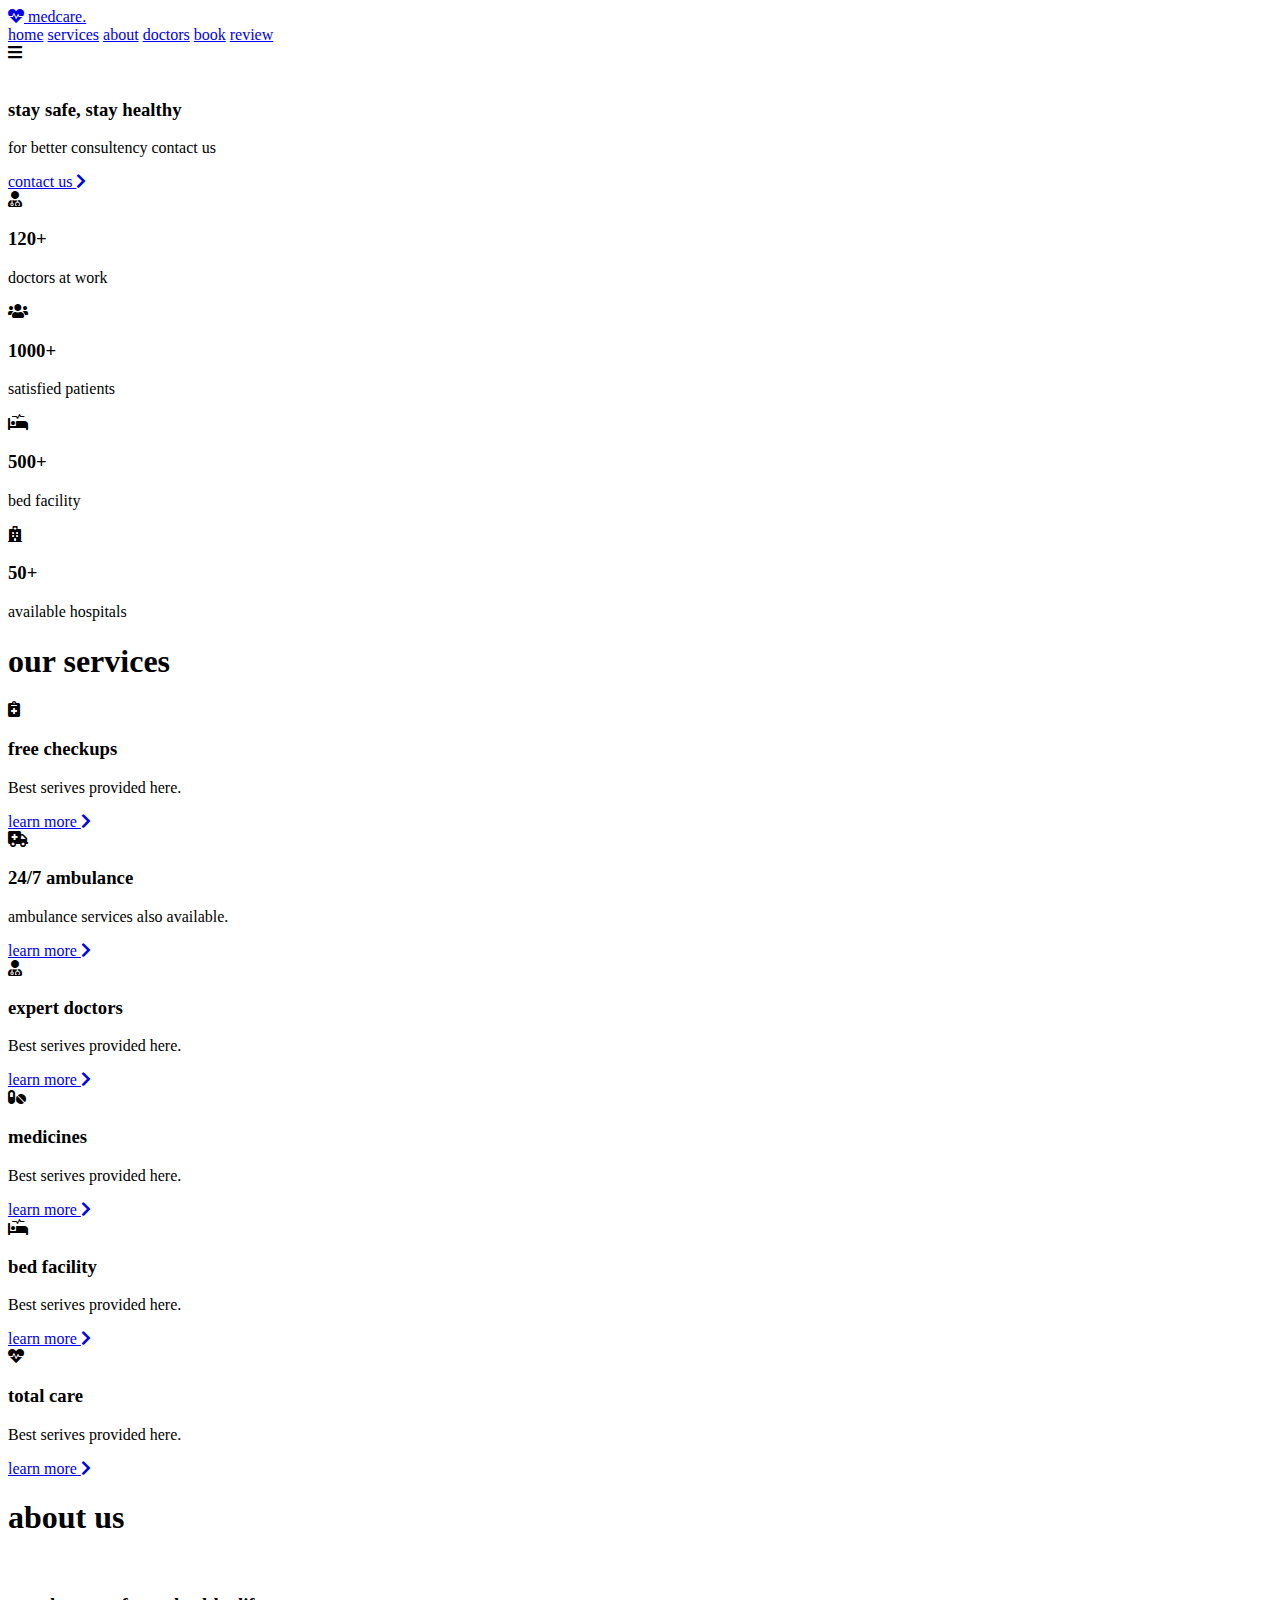
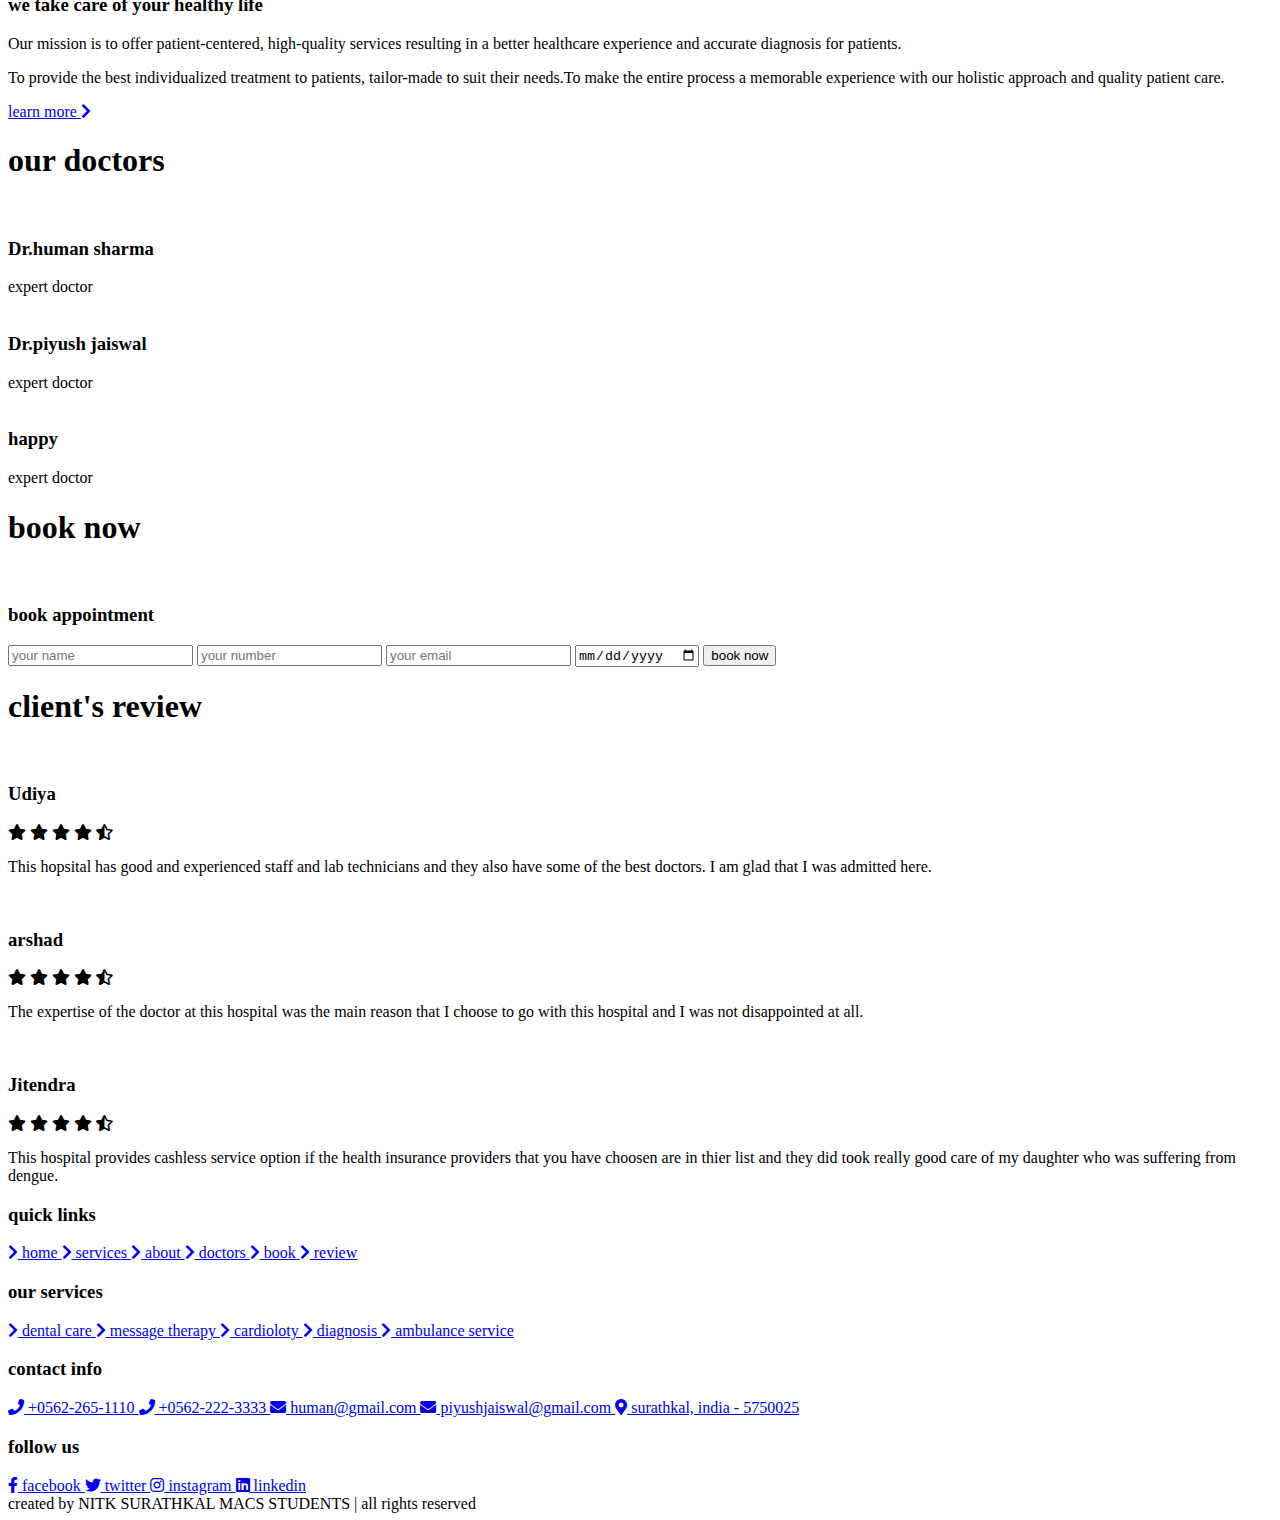
==== index.html @ 5670e076 "Add files via upload" ====
<!DOCTYPE html>
<html lang="en">
<head>
    <meta charset="UTF-8">
    <meta http-equiv="X-UA-Compatible" content="IE=edge">
    <meta name="viewport" content="width=device-width, initial-scale=1.0">
    <title>complete responsive hospital website design </title>

    <!-- font awesome cdn link  -->
    <link rel="stylesheet" href="https://cdnjs.cloudflare.com/ajax/libs/font-awesome/5.15.4/css/all.min.css">

    <!-- custom css file link  -->
    <link rel="stylesheet" href="css/style.css">

</head>
<body>
    
<!-- header section starts  -->

<header class="header">

    <a href="#" class="logo"> <i class="fas fa-heartbeat"></i> medcare. </a>

    <nav class="navbar">
        <a href="#home">home</a>
        <a href="#services">services</a>
        <a href="#about">about</a>
        <a href="#doctors">doctors</a>
        <a href="#book">book</a>
        <a href="#review">review</a>
       
    </nav>

    <div id="menu-btn" class="fas fa-bars"></div>

</header>

<!-- header section ends -->

<!-- home section starts  -->

<section class="home" id="home">

    <div class="image">
        <img src="image/home-img.svg" alt="">
    </div>

    <div class="content">
        <h3>stay safe, stay healthy</h3>
        <p>for better consultency contact us</p>
        <a href="#" class="btn"> contact us <span class="fas fa-chevron-right"></span> </a>
    </div>

</section>

<!-- home section ends -->

<!-- icons section starts  -->

<section class="icons-container">

    <div class="icons">
        <i class="fas fa-user-md"></i>
        <h3>120+</h3>
        <p>doctors at work</p>
    </div>

    <div class="icons">
        <i class="fas fa-users"></i>
        <h3>1000+</h3>
        <p>satisfied patients</p>
    </div>

    <div class="icons">
        <i class="fas fa-procedures"></i>
        <h3>500+</h3>
        <p>bed facility</p>
    </div>

    <div class="icons">
        <i class="fas fa-hospital"></i>
        <h3>50+</h3>
        <p>available hospitals</p>
    </div>

</section>

<!-- icons section ends -->

<!-- services section starts  -->

<section class="services" id="services">

    <h1 class="heading"> our <span>services</span> </h1>

    <div class="box-container">

        <div class="box">
            <i class="fas fa-notes-medical"></i>
            <h3>free checkups</h3>
            <p>Best serives provided here.</p>
            <a href="#" class="btn"> learn more <span class="fas fa-chevron-right"></span> </a>
        </div>

        <div class="box">
            <i class="fas fa-ambulance"></i>
            <h3>24/7 ambulance</h3>
            <p>ambulance services also available.</p>
            <a href="#" class="btn"> learn more <span class="fas fa-chevron-right"></span> </a>
        </div>

        <div class="box">
            <i class="fas fa-user-md"></i>
            <h3>expert doctors</h3>
            <p>Best serives provided here.</p>
            <a href="#" class="btn"> learn more <span class="fas fa-chevron-right"></span> </a>
        </div>

        <div class="box">
            <i class="fas fa-pills"></i>
            <h3>medicines</h3>
            <p>Best serives provided here.</p>
            <a href="#" class="btn"> learn more <span class="fas fa-chevron-right"></span> </a>
        </div>

        <div class="box">
            <i class="fas fa-procedures"></i>
            <h3>bed facility</h3>
            <p>Best serives provided here.</p>
            <a href="#" class="btn"> learn more <span class="fas fa-chevron-right"></span> </a>
        </div>

        <div class="box">
            <i class="fas fa-heartbeat"></i>
            <h3>total care</h3>
            <p>Best serives provided here.</p>
            <a href="#" class="btn"> learn more <span class="fas fa-chevron-right"></span> </a>
        </div>

    </div>

</section>

<!-- services section ends -->

<!-- about section starts  -->

<section class="about" id="about">

    <h1 class="heading"> <span>about</span> us </h1>

    <div class="row">

        <div class="image">
            <img src="image/about-img.svg" alt="">
        </div>

        <div class="content">
            <h3>we take care of your healthy life</h3>
            <p>Our mission is to offer patient-centered, high-quality services resulting in a better healthcare experience and accurate diagnosis for patients.</p>
            <p>To provide the best individualized treatment to patients, tailor-made to suit their needs.To make the entire process a memorable experience with our holistic approach and quality patient care. </p>
            <a href="#" class="btn"> learn more <span class="fas fa-chevron-right"></span> </a>
        </div>

    </div>

</section>

<!-- about section ends -->

<!-- doctors section starts  -->

<section class="doctors" id="doctors">

    <h1 class="heading"> our <span>doctors</span> </h1>

    <div class="box-container">

        <div class="box">
            <img src="doctor.jpg" alt="">
            <h3>Dr.human sharma</h3>
            <span>expert doctor</span>
            <!-- <div class="share">
                <a href="#" class="fab fa-facebook-f"></a>
                <a href="#" class="fab fa-twitter"></a>
                <a href="#" class="fab fa-instagram"></a>
                <a href="#" class="fab fa-linkedin"></a>
            </div> -->
        </div>

        <div class="box">
            <img src="doctor1.jpg" alt="">
            <h3>Dr.piyush jaiswal</h3>
            <span>expert doctor</span>
            <!-- <div class="share">
                <a href="#" class="fab fa-facebook-f"></a>
                <a href="#" class="fab fa-twitter"></a>
                <a href="#" class="fab fa-instagram"></a>
                <a href="#" class="fab fa-linkedin"></a>
            </div> -->
        </div>

        <div class="box">
            <img src="doctor.jpg" alt="">
            <h3>happy</h3>
            <span>expert doctor</span>
            <!-- <div class="share">
                <a href="#" class="fab fa-facebook-f"></a>
                <a href="#" class="fab fa-twitter"></a>
                <a href="#" class="fab fa-instagram"></a>
                <a href="#" class="fab fa-linkedin"></a>
            </div> -->
        </div>

        

    </div>

</section>

<!-- doctors section ends -->

<!-- booking section starts   -->

<section class="book" id="book">

    <h1 class="heading"> <span>book</span> now </h1>    

    <div class="row">

        <div class="image">
            <img src="image/book-img.svg" alt="">
        </div>

        <form action="">
            <h3>book appointment</h3>
            <input type="text" placeholder="your name" class="box">
            <input type="number" placeholder="your number" class="box">
            <input type="email" placeholder="your email" class="box">
            <input type="date" class="box">
            <input type="submit" value="book now" class="btn">
        </form>

    </div>

</section>

<!-- booking section ends -->

<!-- review section starts  -->

<section class="review" id="review">
    
    <h1 class="heading"> client's <span>review</span> </h1>

    <div class="box-container">

        <div class="box">
            <img src="client.jpg" alt="">
            <h3>Udiya</h3>
            <div class="stars">
                <i class="fas fa-star"></i>
                <i class="fas fa-star"></i>
                <i class="fas fa-star"></i>
                <i class="fas fa-star"></i>
                <i class="fas fa-star-half-alt"></i>
            </div>
            <p class="text">This hopsital has good and experienced staff and lab technicians and they also have some of the best doctors. I am glad that I was admitted here.</p>
        </div>

        <div class="box">
            <img src="client1.jpg" alt="">
            <h3>arshad </h3>
            <div class="stars">
                <i class="fas fa-star"></i>
                <i class="fas fa-star"></i>
                <i class="fas fa-star"></i>
                <i class="fas fa-star"></i>
                <i class="fas fa-star-half-alt"></i>
            </div>
            <p class="text">The expertise of the doctor at this hospital was the main reason that I choose to go with this hospital and I was not disappointed at all.</p>
        </div>

        <div class="box">
            <img src="client2.jpg" alt="">
            <h3>Jitendra</h3>
            <div class="stars">
                <i class="fas fa-star"></i>
                <i class="fas fa-star"></i>
                <i class="fas fa-star"></i>
                <i class="fas fa-star"></i>
                <i class="fas fa-star-half-alt"></i>
            </div>
            <p class="text">This hospital provides cashless service option if the health insurance providers that you have choosen are in thier list and they did took really good care of my daughter who was suffering from dengue.</p>
        </div>

    </div>

</section>

<!-- review section ends -->

<!-- blogs section starts  -->


<!-- blogs section ends -->

<!-- footer section starts  -->

<section class="footer">

    <div class="box-container">

        <div class="box">
            <h3>quick links</h3>
            <a href="#"> <i class="fas fa-chevron-right"></i> home </a>
            <a href="#"> <i class="fas fa-chevron-right"></i> services </a>
            <a href="#"> <i class="fas fa-chevron-right"></i> about </a>
            <a href="#"> <i class="fas fa-chevron-right"></i> doctors </a>
            <a href="#"> <i class="fas fa-chevron-right"></i> book </a>
            <a href="#"> <i class="fas fa-chevron-right"></i> review </a>
          
        </div>

        <div class="box">
            <h3>our services</h3>
            <a href="#"> <i class="fas fa-chevron-right"></i> dental care </a>
            <a href="#"> <i class="fas fa-chevron-right"></i> message therapy </a>
            <a href="#"> <i class="fas fa-chevron-right"></i> cardioloty </a>
            <a href="#"> <i class="fas fa-chevron-right"></i> diagnosis </a>
            <a href="#"> <i class="fas fa-chevron-right"></i> ambulance service </a>
        </div>

        <div class="box">
            <h3>contact info</h3>
            <a href="#"> <i class="fas fa-phone"></i> +0562-265-1110 </a>
            <a href="#"> <i class="fas fa-phone"></i> +0562-222-3333 </a>
            <a href="#"> <i class="fas fa-envelope"></i> human@gmail.com </a>
            <a href="#"> <i class="fas fa-envelope"></i> piyushjaiswal@gmail.com </a>
            <a href="#"> <i class="fas fa-map-marker-alt"></i> surathkal, india - 5750025 </a>
        </div>

        <div class="box">
            <h3>follow us</h3>
            <a href="#"> <i class="fab fa-facebook-f"></i> facebook </a>
            <a href="#"> <i class="fab fa-twitter"></i> twitter </a>
            <a href="#"> <i class="fab fa-instagram"></i> instagram </a>
            <a href="#"> <i class="fab fa-linkedin"></i> linkedin </a>
       
        </div>

    </div>

    <div class="credit"> created by <span>NITK SURATHKAL MACS STUDENTS</span> | all rights reserved </div>

</section>


<!-- custom js file link  -->
<script src="js/script.js"></script>

</body>
</html>
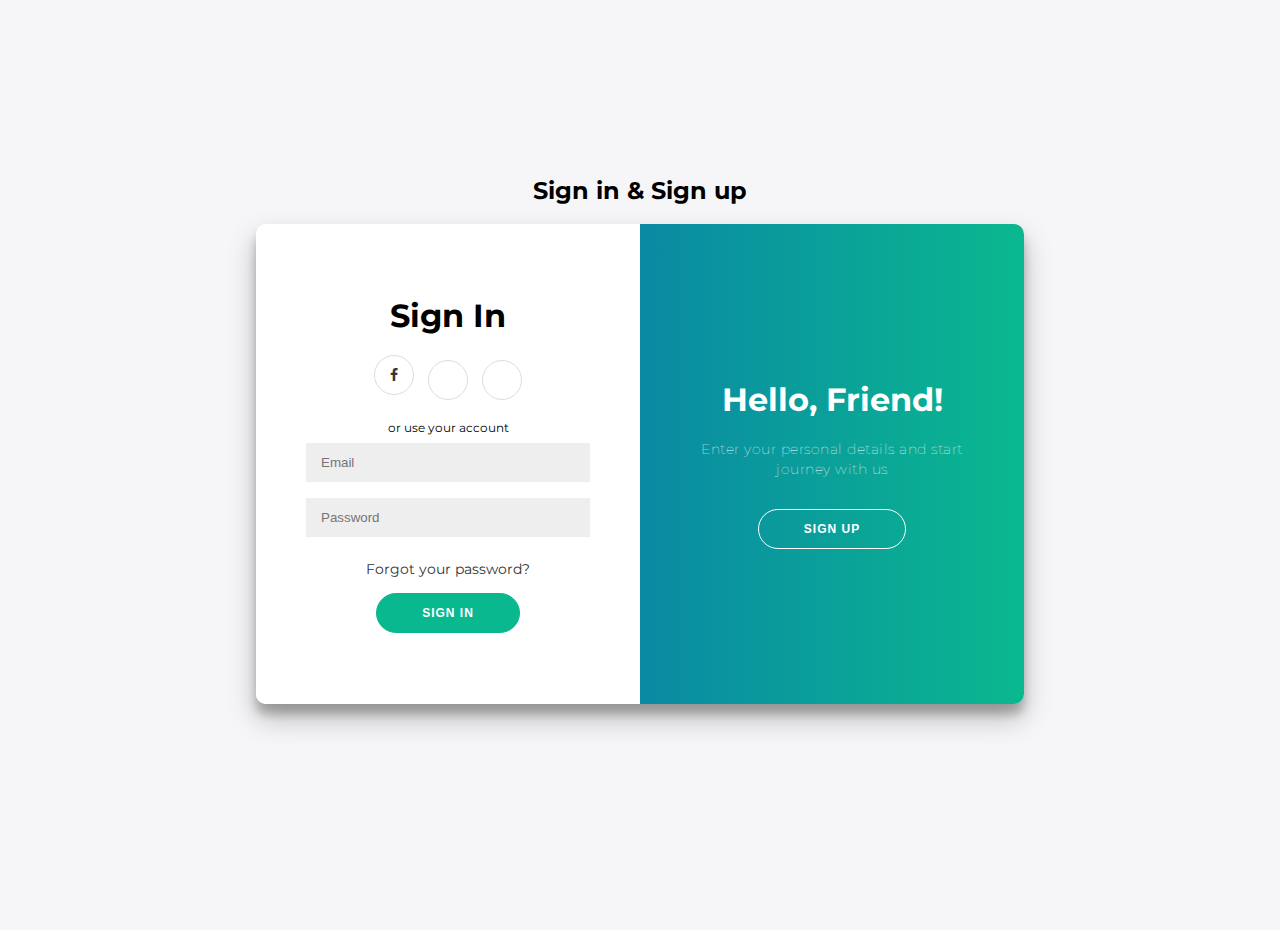
==== commit d72ee332: "Add files via upload" ====
--- a/index.html
+++ b/index.html
@@ -1,363 +1,61 @@
 <!DOCTYPE html>
-<html lang="en">
-<head>
-    <meta charset="UTF-8">
-    <meta http-equiv="X-UA-Compatible" content="IE=edge">
-    <meta name="viewport" content="width=device-width, initial-scale=1.0">
-    <title>complete responsive hospital website design </title>
+<html lang ="en">
+    <head>
+       <title>MedApp SignUp and Login</title>
+        <link rel="stylesheet"href="style.css"/>
+		<link rel="stylesheet" href="https://cdnjs.cloudfare.com/ajax/libs/font-awesome/4.7.0/css/font-awesome.min.css">
 
-    <!-- font awesome cdn link  -->
-    <link rel="stylesheet" href="https://cdnjs.cloudflare.com/ajax/libs/font-awesome/5.15.4/css/all.min.css">
+    </head>
+<body>	
+<h2> Sign in  & Sign up </h2>
+<div class="container" id="container">
+	<div class="form-container sign-up-container">
+		<form action="">
+			<h1>Create Account</h1>
+			<div class="social-container">
+				<a href="#" class="social"><i class="fa fa-facebook-f"></i></a>
+				<a href="#" class="social"><i class="fa fa-google-plus-g"></i></a>
+				<a href="#" class="social"><i class="fa fa-linkedin-in"></i></a>
+			</div>
+			<span>or use your email for registration</span>
+			<input type="text" name="name" placeholder="Name" />
+			<input type="email" name="email" placeholder="Email" />
+			<input type="password" name="password" placeholder="Password" />
+			<button>Sign Up</button>
+		</form>
+	</div>
+	<div class="form-container sign-in-container">
+		<form action="#">
+			<h1>Sign In</h1>
+			<div class="social-container">
+				<a href="#" class="social"><i class="fa fa-facebook-f"></i></a>
+				<a href="#" class="social"><i class="fa fa-google-plus-g"></i></a>
+				<a href="#" class="social"><i class="fa fa-linkedin-in"></i></a>
+			</div>
+			<span>or use your account</span>
+			<input type="email" name="email"placeholder="Email" />
+			<input type="password"name="password" placeholder="Password" />
+			<a href="#">Forgot your password?</a>
+			<button>Sign In</button>
+		</form>
+	</div>
+	<div class="overlay-container">
+		<div class="overlay">
+			<div class="overlay-panel overlay-left">
+				<h1>Welcome Back!</h1>
+				<p>To keep connected with us please login with your personal info</p>
+				<button class="ghost" id="signIn">Sign In</button>
+			</div>
+			<div class="overlay-panel overlay-right">
+				<h1>Hello, Friend!</h1>
+				<p>Enter your personal details and start journey with us</p>
+				<button class="ghost" id="signUp">Sign Up</button>
+			</div>
+		</div>
+	</div>
+</div>
+<script src="app.js"></script>
 
-    <!-- custom css file link  -->
-    <link rel="stylesheet" href="css/style.css">
-
-</head>
-<body>
-    
-<!-- header section starts  -->
-
-<header class="header">
-
-    <a href="#" class="logo"> <i class="fas fa-heartbeat"></i> medcare. </a>
-
-    <nav class="navbar">
-        <a href="#home">home</a>
-        <a href="#services">services</a>
-        <a href="#about">about</a>
-        <a href="#doctors">doctors</a>
-        <a href="#book">book</a>
-        <a href="#review">review</a>
-       
-    </nav>
-
-    <div id="menu-btn" class="fas fa-bars"></div>
-
-</header>
-
-<!-- header section ends -->
-
-<!-- home section starts  -->
-
-<section class="home" id="home">
-
-    <div class="image">
-        <img src="image/home-img.svg" alt="">
-    </div>
-
-    <div class="content">
-        <h3>stay safe, stay healthy</h3>
-        <p>for better consultency contact us</p>
-        <a href="#" class="btn"> contact us <span class="fas fa-chevron-right"></span> </a>
-    </div>
-
-</section>
-
-<!-- home section ends -->
-
-<!-- icons section starts  -->
-
-<section class="icons-container">
-
-    <div class="icons">
-        <i class="fas fa-user-md"></i>
-        <h3>120+</h3>
-        <p>doctors at work</p>
-    </div>
-
-    <div class="icons">
-        <i class="fas fa-users"></i>
-        <h3>1000+</h3>
-        <p>satisfied patients</p>
-    </div>
-
-    <div class="icons">
-        <i class="fas fa-procedures"></i>
-        <h3>500+</h3>
-        <p>bed facility</p>
-    </div>
-
-    <div class="icons">
-        <i class="fas fa-hospital"></i>
-        <h3>50+</h3>
-        <p>available hospitals</p>
-    </div>
-
-</section>
-
-<!-- icons section ends -->
-
-<!-- services section starts  -->
-
-<section class="services" id="services">
-
-    <h1 class="heading"> our <span>services</span> </h1>
-
-    <div class="box-container">
-
-        <div class="box">
-            <i class="fas fa-notes-medical"></i>
-            <h3>free checkups</h3>
-            <p>Best serives provided here.</p>
-            <a href="#" class="btn"> learn more <span class="fas fa-chevron-right"></span> </a>
-        </div>
-
-        <div class="box">
-            <i class="fas fa-ambulance"></i>
-            <h3>24/7 ambulance</h3>
-            <p>ambulance services also available.</p>
-            <a href="#" class="btn"> learn more <span class="fas fa-chevron-right"></span> </a>
-        </div>
-
-        <div class="box">
-            <i class="fas fa-user-md"></i>
-            <h3>expert doctors</h3>
-            <p>Best serives provided here.</p>
-            <a href="#" class="btn"> learn more <span class="fas fa-chevron-right"></span> </a>
-        </div>
-
-        <div class="box">
-            <i class="fas fa-pills"></i>
-            <h3>medicines</h3>
-            <p>Best serives provided here.</p>
-            <a href="#" class="btn"> learn more <span class="fas fa-chevron-right"></span> </a>
-        </div>
-
-        <div class="box">
-            <i class="fas fa-procedures"></i>
-            <h3>bed facility</h3>
-            <p>Best serives provided here.</p>
-            <a href="#" class="btn"> learn more <span class="fas fa-chevron-right"></span> </a>
-        </div>
-
-        <div class="box">
-            <i class="fas fa-heartbeat"></i>
-            <h3>total care</h3>
-            <p>Best serives provided here.</p>
-            <a href="#" class="btn"> learn more <span class="fas fa-chevron-right"></span> </a>
-        </div>
-
-    </div>
-
-</section>
-
-<!-- services section ends -->
-
-<!-- about section starts  -->
-
-<section class="about" id="about">
-
-    <h1 class="heading"> <span>about</span> us </h1>
-
-    <div class="row">
-
-        <div class="image">
-            <img src="image/about-img.svg" alt="">
-        </div>
-
-        <div class="content">
-            <h3>we take care of your healthy life</h3>
-            <p>Our mission is to offer patient-centered, high-quality services resulting in a better healthcare experience and accurate diagnosis for patients.</p>
-            <p>To provide the best individualized treatment to patients, tailor-made to suit their needs.To make the entire process a memorable experience with our holistic approach and quality patient care. </p>
-            <a href="#" class="btn"> learn more <span class="fas fa-chevron-right"></span> </a>
-        </div>
-
-    </div>
-
-</section>
-
-<!-- about section ends -->
-
-<!-- doctors section starts  -->
-
-<section class="doctors" id="doctors">
-
-    <h1 class="heading"> our <span>doctors</span> </h1>
-
-    <div class="box-container">
-
-        <div class="box">
-            <img src="doctor.jpg" alt="">
-            <h3>Dr.human sharma</h3>
-            <span>expert doctor</span>
-            <!-- <div class="share">
-                <a href="#" class="fab fa-facebook-f"></a>
-                <a href="#" class="fab fa-twitter"></a>
-                <a href="#" class="fab fa-instagram"></a>
-                <a href="#" class="fab fa-linkedin"></a>
-            </div> -->
-        </div>
-
-        <div class="box">
-            <img src="doctor1.jpg" alt="">
-            <h3>Dr.piyush jaiswal</h3>
-            <span>expert doctor</span>
-            <!-- <div class="share">
-                <a href="#" class="fab fa-facebook-f"></a>
-                <a href="#" class="fab fa-twitter"></a>
-                <a href="#" class="fab fa-instagram"></a>
-                <a href="#" class="fab fa-linkedin"></a>
-            </div> -->
-        </div>
-
-        <div class="box">
-            <img src="doctor.jpg" alt="">
-            <h3>happy</h3>
-            <span>expert doctor</span>
-            <!-- <div class="share">
-                <a href="#" class="fab fa-facebook-f"></a>
-                <a href="#" class="fab fa-twitter"></a>
-                <a href="#" class="fab fa-instagram"></a>
-                <a href="#" class="fab fa-linkedin"></a>
-            </div> -->
-        </div>
-
-        
-
-    </div>
-
-</section>
-
-<!-- doctors section ends -->
-
-<!-- booking section starts   -->
-
-<section class="book" id="book">
-
-    <h1 class="heading"> <span>book</span> now </h1>    
-
-    <div class="row">
-
-        <div class="image">
-            <img src="image/book-img.svg" alt="">
-        </div>
-
-        <form action="">
-            <h3>book appointment</h3>
-            <input type="text" placeholder="your name" class="box">
-            <input type="number" placeholder="your number" class="box">
-            <input type="email" placeholder="your email" class="box">
-            <input type="date" class="box">
-            <input type="submit" value="book now" class="btn">
-        </form>
-
-    </div>
-
-</section>
-
-<!-- booking section ends -->
-
-<!-- review section starts  -->
-
-<section class="review" id="review">
-    
-    <h1 class="heading"> client's <span>review</span> </h1>
-
-    <div class="box-container">
-
-        <div class="box">
-            <img src="client.jpg" alt="">
-            <h3>Udiya</h3>
-            <div class="stars">
-                <i class="fas fa-star"></i>
-                <i class="fas fa-star"></i>
-                <i class="fas fa-star"></i>
-                <i class="fas fa-star"></i>
-                <i class="fas fa-star-half-alt"></i>
-            </div>
-            <p class="text">This hopsital has good and experienced staff and lab technicians and they also have some of the best doctors. I am glad that I was admitted here.</p>
-        </div>
-
-        <div class="box">
-            <img src="client1.jpg" alt="">
-            <h3>arshad </h3>
-            <div class="stars">
-                <i class="fas fa-star"></i>
-                <i class="fas fa-star"></i>
-                <i class="fas fa-star"></i>
-                <i class="fas fa-star"></i>
-                <i class="fas fa-star-half-alt"></i>
-            </div>
-            <p class="text">The expertise of the doctor at this hospital was the main reason that I choose to go with this hospital and I was not disappointed at all.</p>
-        </div>
-
-        <div class="box">
-            <img src="client2.jpg" alt="">
-            <h3>Jitendra</h3>
-            <div class="stars">
-                <i class="fas fa-star"></i>
-                <i class="fas fa-star"></i>
-                <i class="fas fa-star"></i>
-                <i class="fas fa-star"></i>
-                <i class="fas fa-star-half-alt"></i>
-            </div>
-            <p class="text">This hospital provides cashless service option if the health insurance providers that you have choosen are in thier list and they did took really good care of my daughter who was suffering from dengue.</p>
-        </div>
-
-    </div>
-
-</section>
-
-<!-- review section ends -->
-
-<!-- blogs section starts  -->
-
-
-<!-- blogs section ends -->
-
-<!-- footer section starts  -->
-
-<section class="footer">
-
-    <div class="box-container">
-
-        <div class="box">
-            <h3>quick links</h3>
-            <a href="#"> <i class="fas fa-chevron-right"></i> home </a>
-            <a href="#"> <i class="fas fa-chevron-right"></i> services </a>
-            <a href="#"> <i class="fas fa-chevron-right"></i> about </a>
-            <a href="#"> <i class="fas fa-chevron-right"></i> doctors </a>
-            <a href="#"> <i class="fas fa-chevron-right"></i> book </a>
-            <a href="#"> <i class="fas fa-chevron-right"></i> review </a>
-          
-        </div>
-
-        <div class="box">
-            <h3>our services</h3>
-            <a href="#"> <i class="fas fa-chevron-right"></i> dental care </a>
-            <a href="#"> <i class="fas fa-chevron-right"></i> message therapy </a>
-            <a href="#"> <i class="fas fa-chevron-right"></i> cardioloty </a>
-            <a href="#"> <i class="fas fa-chevron-right"></i> diagnosis </a>
-            <a href="#"> <i class="fas fa-chevron-right"></i> ambulance service </a>
-        </div>
-
-        <div class="box">
-            <h3>contact info</h3>
-            <a href="#"> <i class="fas fa-phone"></i> +0562-265-1110 </a>
-            <a href="#"> <i class="fas fa-phone"></i> +0562-222-3333 </a>
-            <a href="#"> <i class="fas fa-envelope"></i> human@gmail.com </a>
-            <a href="#"> <i class="fas fa-envelope"></i> piyushjaiswal@gmail.com </a>
-            <a href="#"> <i class="fas fa-map-marker-alt"></i> surathkal, india - 5750025 </a>
-        </div>
-
-        <div class="box">
-            <h3>follow us</h3>
-            <a href="#"> <i class="fab fa-facebook-f"></i> facebook </a>
-            <a href="#"> <i class="fab fa-twitter"></i> twitter </a>
-            <a href="#"> <i class="fab fa-instagram"></i> instagram </a>
-            <a href="#"> <i class="fab fa-linkedin"></i> linkedin </a>
-       
-        </div>
-
-    </div>
-
-    <div class="credit"> created by <span>NITK SURATHKAL MACS STUDENTS</span> | all rights reserved </div>
-
-</section>
-
-
-<!-- custom js file link  -->
-<script src="js/script.js"></script>
 
 </body>
 </html>--- a/style.css
+++ b/style.css
@@ -0,0 +1,229 @@
+
+@import url('https://fonts.googleapis.com/css?family=Montserrat:400,800');
+
+* {
+	box-sizing: border-box;
+}
+
+body {
+	background: #f6f5f7;
+	display: flex;
+	justify-content: center;
+	align-items: center;
+	flex-direction: column;
+	font-family: 'Montserrat', sans-serif;
+	height: 100vh;
+	margin: -20px 0 50px;
+}
+
+h1 {
+	font-weight: bold;
+	margin: 0;
+}
+
+h2 {
+	text-align: center;
+}
+
+p {
+	font-size: 14px;
+	font-weight: 100;
+	line-height: 20px;
+	letter-spacing: 0.5px;
+	margin: 20px 0 30px;
+}
+
+span {
+	font-size: 12px;
+}
+
+a {
+	color: #333;
+	font-size: 14px;
+	text-decoration: none;
+	margin: 15px 0;
+}
+
+button {
+	border-radius: 20px;
+	border: 1px solid rgb(10, 184, 143);
+	background-color: rgb(10, 184, 143);
+	color: #FFFFFF;
+	font-size: 12px;
+	font-weight: bold;
+	padding: 12px 45px;
+	letter-spacing: 1px;
+	text-transform: uppercase;
+	transition: transform 80ms ease-in;
+}
+
+button:active {
+	transform: scale(0.95);
+}
+
+button:focus {
+	outline: none;
+}
+
+button.ghost {
+	background-color: transparent;
+	border-color: #FFFFFF;
+}
+
+form {
+	background-color: #FFFFFF;
+	display: flex;
+	align-items: center;
+	justify-content: center;
+	flex-direction: column;
+	padding: 0 50px;
+	height: 100%;
+	text-align: center;
+}
+
+input {
+	background-color: #eee;
+	border: none;
+	padding: 12px 15px;
+	margin: 8px 0;
+	width: 100%;
+}
+
+.container {
+	background-color: #fff;
+	border-radius: 10px;
+  	box-shadow: 0 14px 28px rgba(0,0,0,0.25), 
+			0 10px 10px rgba(0,0,0,0.22);
+	position: relative;
+	overflow: hidden;
+	width: 768px;
+	max-width: 100%;
+	min-height: 480px;
+}
+
+.form-container {
+	position: absolute;
+	top: 0;
+	height: 100%;
+	transition: all 0.6s ease-in-out;
+}
+
+.sign-in-container {
+	left: 0;
+	width: 50%;
+	z-index: 2;
+}
+
+.container.right-panel-active .sign-in-container {
+	transform: translateX(100%);
+}
+
+.sign-up-container {
+	left: 0;
+	width: 50%;
+	opacity: 0;
+	z-index: 1;
+}
+
+.container.right-panel-active .sign-up-container {
+	transform: translateX(100%);
+	opacity: 1;
+	z-index: 5;
+	animation: show 0.6s;
+}
+
+@keyframes show {
+	0%, 49.99% {
+		opacity: 0;
+		z-index: 1;
+	}
+	
+	50%, 100% {
+		opacity: 1;
+		z-index: 5;
+	}
+}
+
+.overlay-container {
+	position: absolute;
+	top: 0;
+	left: 50%;
+	width: 50%;
+	height: 100%;
+	overflow: hidden;
+	transition: transform 0.6s ease-in-out;
+	z-index: 100;
+}
+
+.container.right-panel-active .overlay-container{
+	transform: translateX(-100%);
+}
+
+.overlay {
+	background: rgb(10, 184, 143);
+	background: -webkit-linear-gradient(to right, rgb(10, 184, 143)), rgb(10, 184, 143));
+	background: linear-gradient(to right, rgb(10, 91, 184), rgb(10, 184, 143));
+	background-repeat: no-repeat;
+	background-size: cover;
+	background-position: 0 0;
+	color: #FFFFFF;
+	position: relative;
+	left: -100%;
+	height: 100%;
+	width: 200%;
+  	transform: translateX(0);
+	transition: transform 0.6s ease-in-out;
+}
+
+.container.right-panel-active .overlay {
+  	transform: translateX(50%);
+}
+
+.overlay-panel {
+	position: absolute;
+	display: flex;
+	align-items: center;
+	justify-content: center;
+	flex-direction: column;
+	padding: 0 40px;
+	text-align: center;
+	top: 0;
+	height: 100%;
+	width: 50%;
+	transform: translateX(0);
+	transition: transform 0.6s ease-in-out;
+}
+
+.overlay-left {
+	transform: translateX(-20%);
+}
+
+.container.right-panel-active .overlay-left {
+	transform: translateX(0);
+}
+
+.overlay-right {
+	right: 0;
+	transform: translateX(0);
+}
+
+.container.right-panel-active .overlay-right {
+	transform: translateX(20%);
+}
+
+.social-container {
+	margin: 20px 0;
+}
+
+.social-container a {
+	border: 1px solid #DDDDDD;
+	border-radius: 50%;
+	display: inline-flex;
+	justify-content: center;
+	align-items: center;
+	margin: 0 5px;
+	height: 40px;
+	width: 40px;
+}
+
+
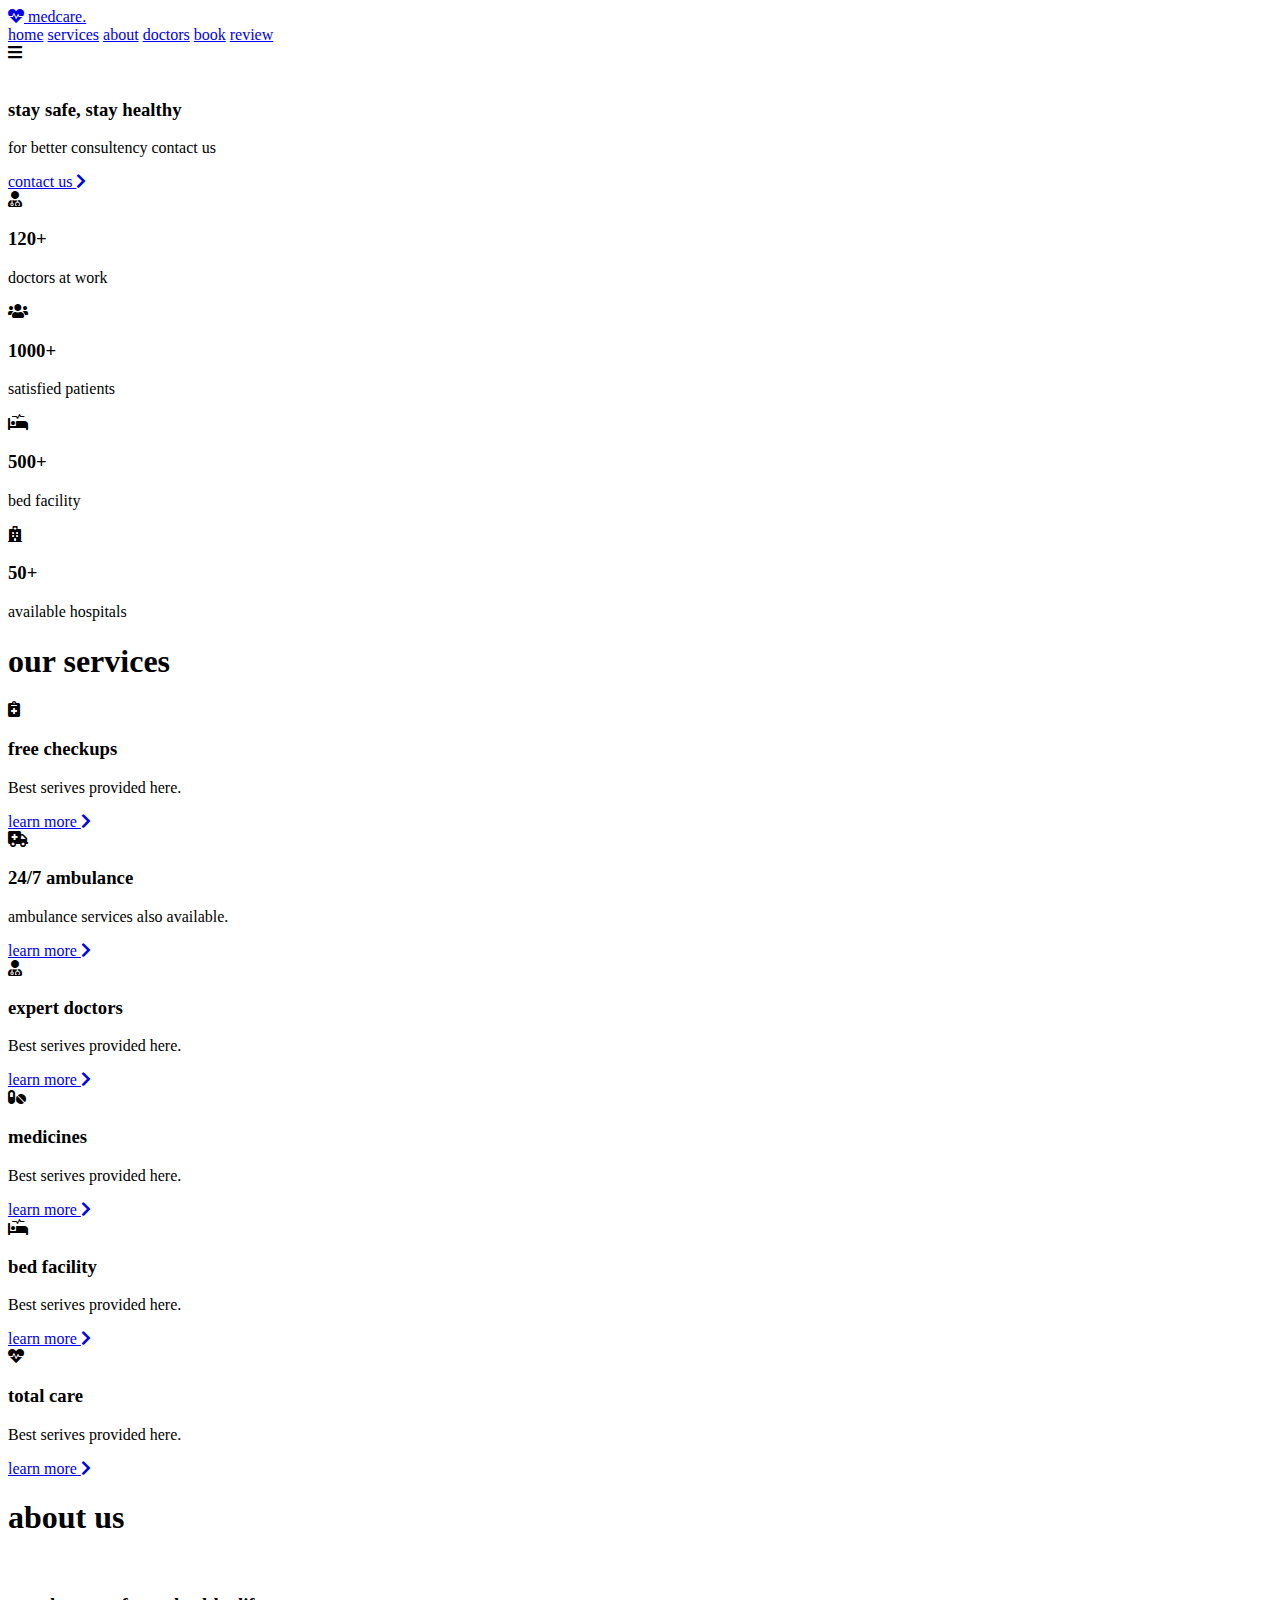
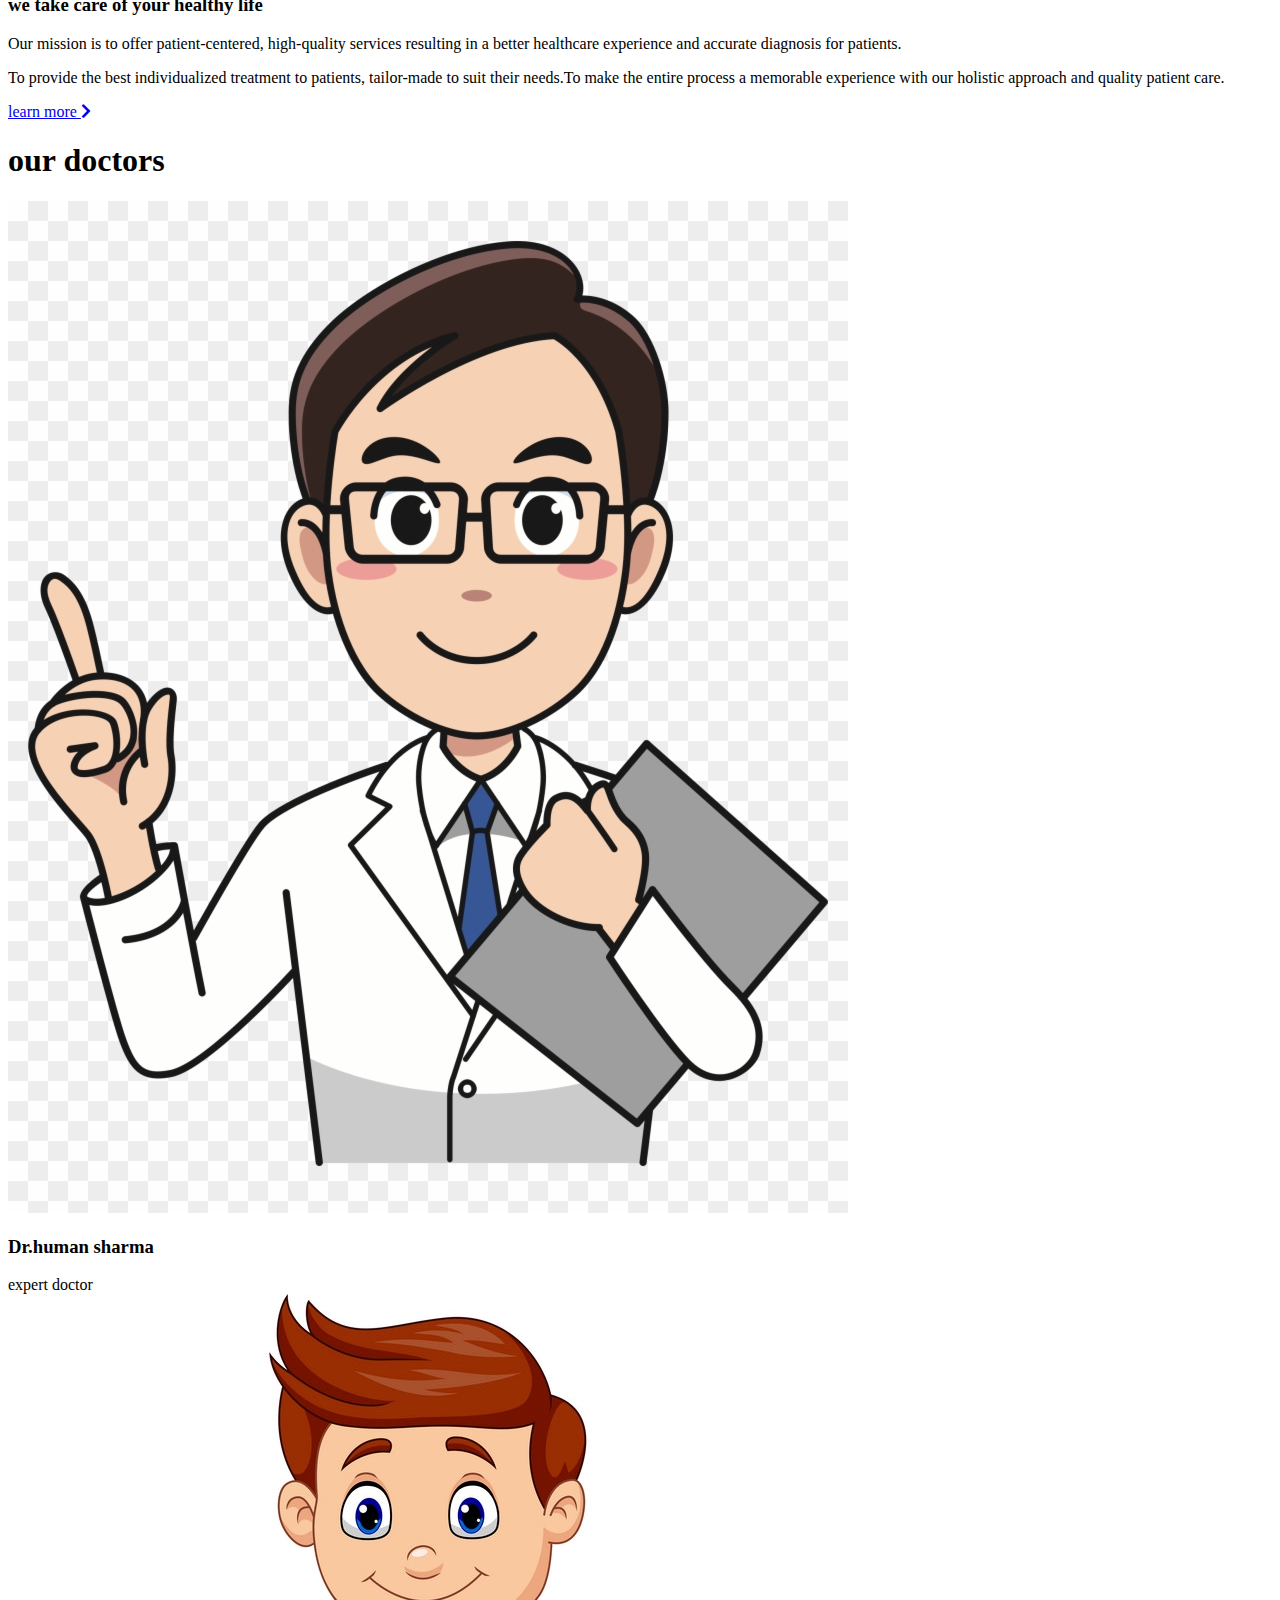
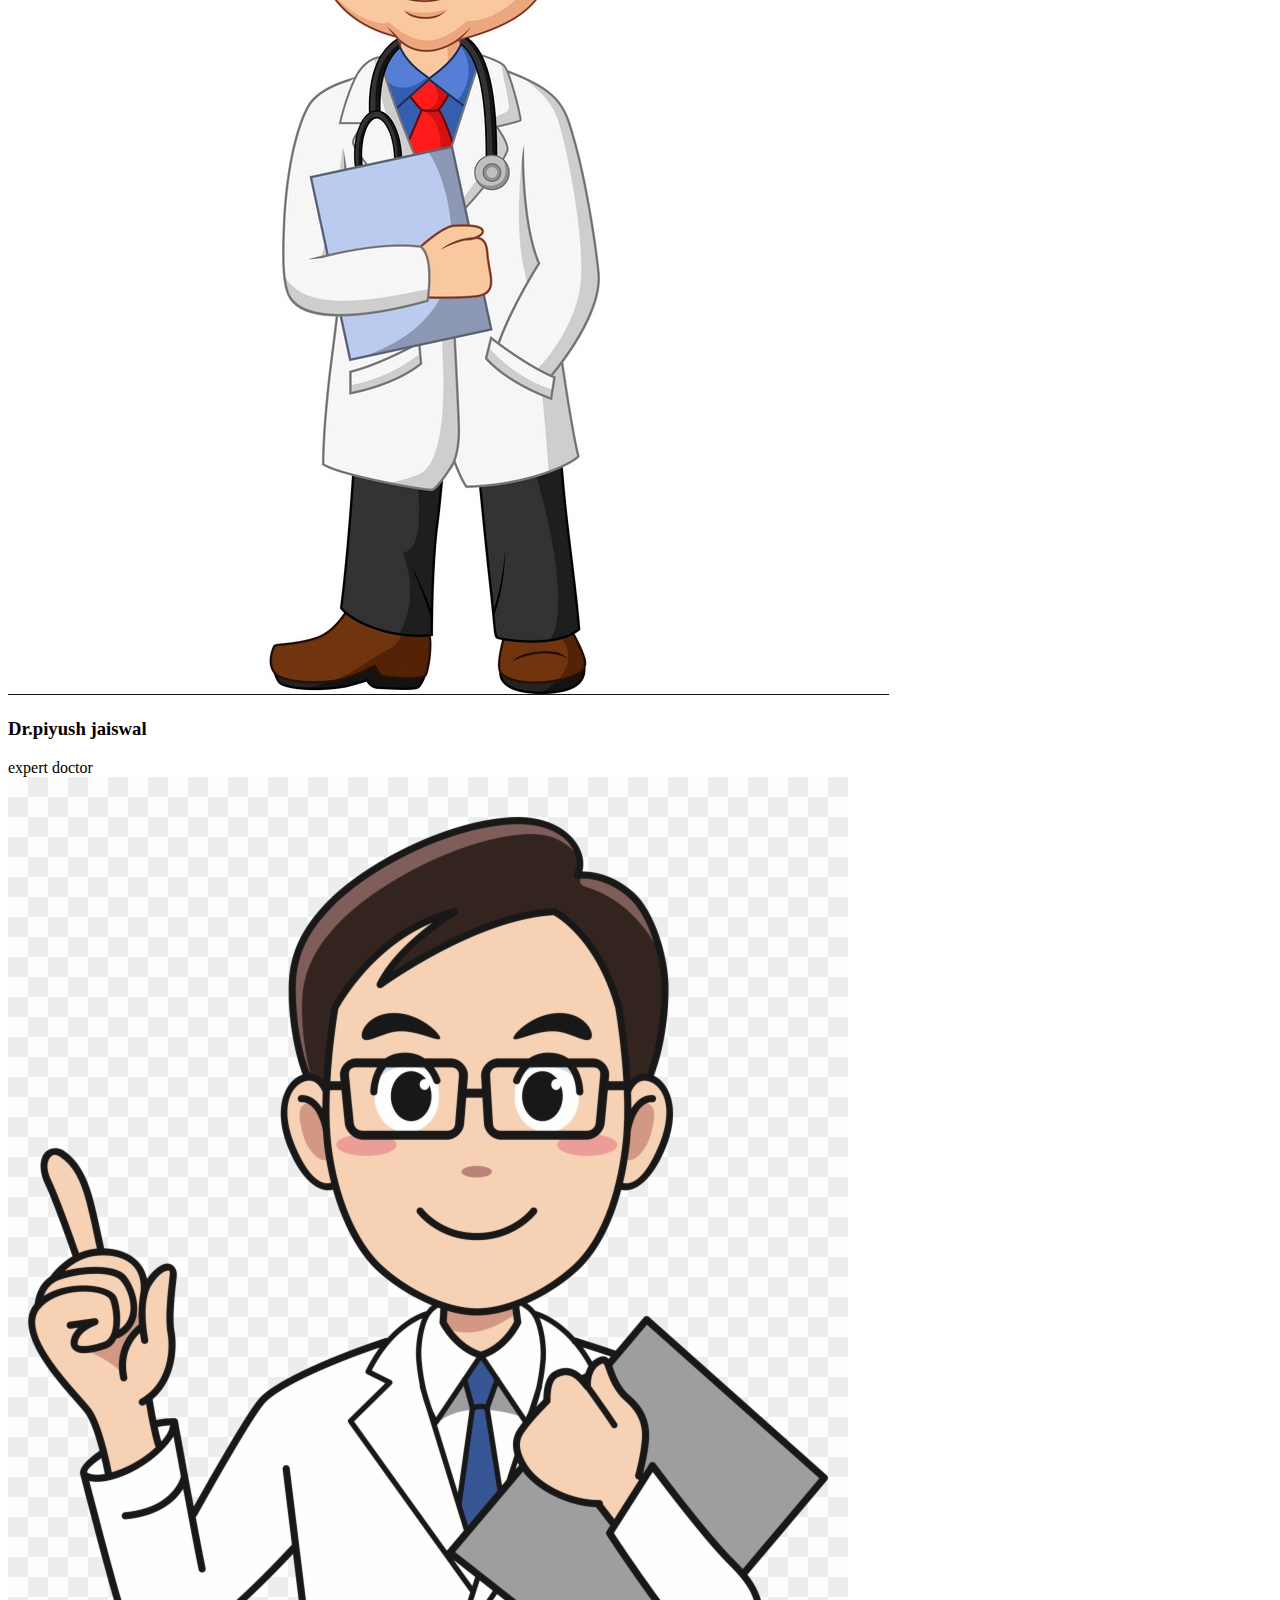
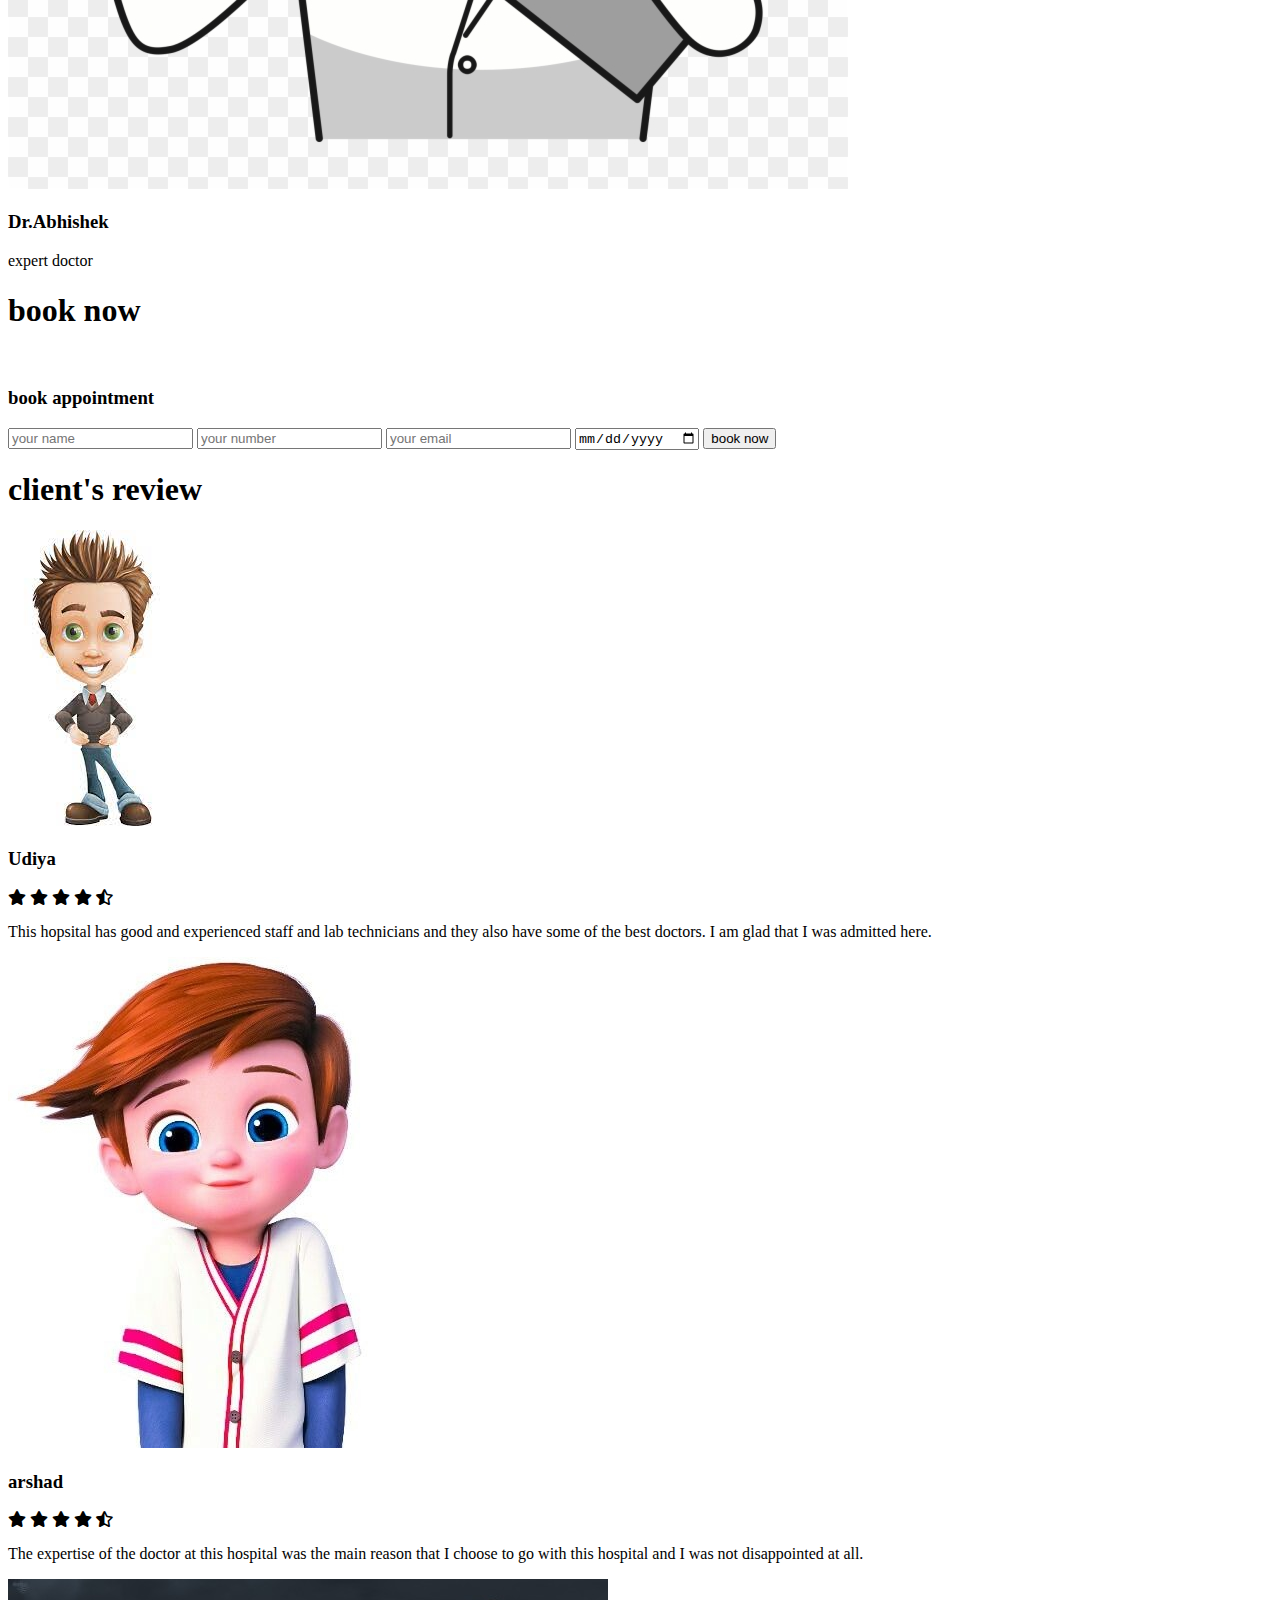
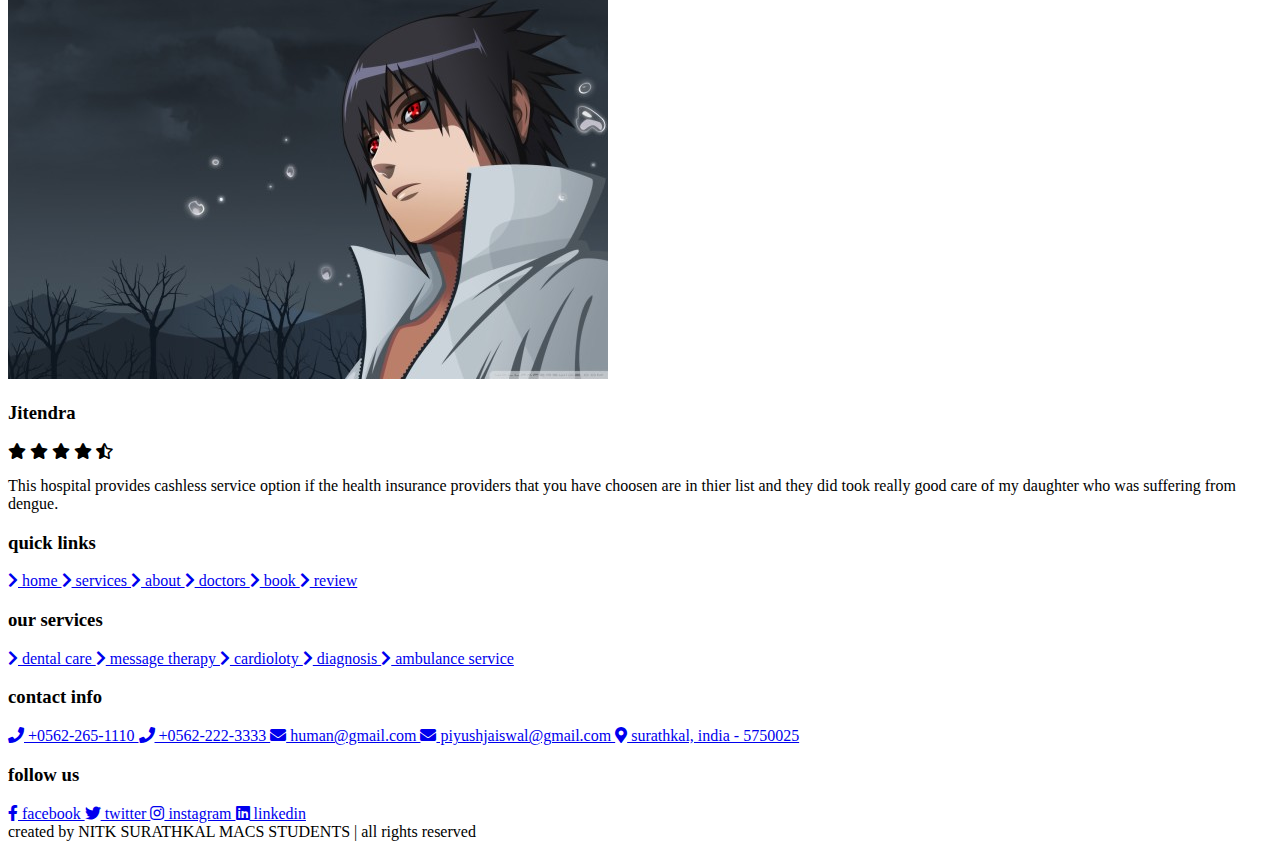
==== commit e06c2b2a: "Add files via upload" ====
--- a/index.html
+++ b/index.html
@@ -1,61 +1,368 @@
 <!DOCTYPE html>
-<html lang ="en">
-    <head>
-       <title>MedApp SignUp and Login</title>
-        <link rel="stylesheet"href="style.css"/>
-		<link rel="stylesheet" href="https://cdnjs.cloudfare.com/ajax/libs/font-awesome/4.7.0/css/font-awesome.min.css">
-
-    </head>
-<body>	
-<h2> Sign in  & Sign up </h2>
-<div class="container" id="container">
-	<div class="form-container sign-up-container">
-		<form action="">
-			<h1>Create Account</h1>
-			<div class="social-container">
-				<a href="#" class="social"><i class="fa fa-facebook-f"></i></a>
-				<a href="#" class="social"><i class="fa fa-google-plus-g"></i></a>
-				<a href="#" class="social"><i class="fa fa-linkedin-in"></i></a>
-			</div>
-			<span>or use your email for registration</span>
-			<input type="text" name="name" placeholder="Name" />
-			<input type="email" name="email" placeholder="Email" />
-			<input type="password" name="password" placeholder="Password" />
-			<button>Sign Up</button>
-		</form>
-	</div>
-	<div class="form-container sign-in-container">
-		<form action="#">
-			<h1>Sign In</h1>
-			<div class="social-container">
-				<a href="#" class="social"><i class="fa fa-facebook-f"></i></a>
-				<a href="#" class="social"><i class="fa fa-google-plus-g"></i></a>
-				<a href="#" class="social"><i class="fa fa-linkedin-in"></i></a>
-			</div>
-			<span>or use your account</span>
-			<input type="email" name="email"placeholder="Email" />
-			<input type="password"name="password" placeholder="Password" />
-			<a href="#">Forgot your password?</a>
-			<button>Sign In</button>
-		</form>
-	</div>
-	<div class="overlay-container">
-		<div class="overlay">
-			<div class="overlay-panel overlay-left">
-				<h1>Welcome Back!</h1>
-				<p>To keep connected with us please login with your personal info</p>
-				<button class="ghost" id="signIn">Sign In</button>
-			</div>
-			<div class="overlay-panel overlay-right">
-				<h1>Hello, Friend!</h1>
-				<p>Enter your personal details and start journey with us</p>
-				<button class="ghost" id="signUp">Sign Up</button>
-			</div>
-		</div>
-	</div>
-</div>
-<script src="app.js"></script>
-
+<html lang="en">
+<head>
+    <meta charset="UTF-8">
+    <meta http-equiv="X-UA-Compatible" content="IE=edge">
+    <meta name="viewport" content="width=device-width, initial-scale=1.0">
+    <title>complete responsive hospital website design </title>
+
+    <!-- font awesome cdn link  -->
+    <link rel="stylesheet" href="https://cdnjs.cloudflare.com/ajax/libs/font-awesome/5.15.4/css/all.min.css">
+
+    <!-- custom css file link  -->
+    <link rel="stylesheet" href="css/style.css">
+
+</head>
+<body>
+    
+<!-- header section starts  -->
+
+<header class="header">
+
+    <a href="#" class="logo"> <i class="fas fa-heartbeat"></i> medcare. </a>
+
+    <nav class="navbar">
+        <a href="#home">home</a>
+        <a href="#services">services</a>
+        <a href="#about">about</a>
+        <a href="#doctors">doctors</a>
+        <a href="#book">book</a>
+        <a href="#review">review</a>
+       
+    </nav>
+
+    <div id="menu-btn" class="fas fa-bars"></div>
+
+</header>
+
+<!-- header section ends -->
+
+<!-- home section starts  -->
+
+<section class="home" id="home">
+
+    <div class="image">
+        <img src="image/home-img.svg" alt="">
+    </div>
+
+    <div class="content">
+        <h3>stay safe, stay healthy</h3>
+        <p>for better consultency contact us</p>
+        <a href="#" class="btn" button onclick="myfn()"> contact us <span class="fas fa-chevron-right"></span> </a>
+        <script> function myfn(){
+           
+         alert("thanks for connecting with us  mob no. 7835811721");   
+            
+        }</script>
+    </div>
+
+</section>
+
+<!-- home section ends -->
+
+<!-- icons section starts  -->
+
+<section class="icons-container">
+
+    <div class="icons">
+        <i class="fas fa-user-md"></i>
+        <h3>120+</h3>
+        <p>doctors at work</p>
+    </div>
+
+    <div class="icons">
+        <i class="fas fa-users"></i>
+        <h3>1000+</h3>
+        <p>satisfied patients</p>
+    </div>
+
+    <div class="icons">
+        <i class="fas fa-procedures"></i>
+        <h3>500+</h3>
+        <p>bed facility</p>
+    </div>
+
+    <div class="icons">
+        <i class="fas fa-hospital"></i>
+        <h3>50+</h3>
+        <p>available hospitals</p>
+    </div>
+
+</section>
+
+<!-- icons section ends -->
+
+<!-- services section starts  -->
+
+<section class="services" id="services">
+
+    <h1 class="heading"> our <span>services</span> </h1>
+
+    <div class="box-container">
+
+        <div class="box">
+            <i class="fas fa-notes-medical"></i>
+            <h3>free checkups</h3>
+            <p>Best serives provided here.</p>
+            <a href="#" class="btn"> learn more <span class="fas fa-chevron-right"></span> </a>
+        </div>
+
+        <div class="box">
+            <i class="fas fa-ambulance"></i>
+            <h3>24/7 ambulance</h3>
+            <p>ambulance services also available.</p>
+            <a href="#" class="btn"> learn more <span class="fas fa-chevron-right"></span> </a>
+        </div>
+
+        <div class="box">
+            <i class="fas fa-user-md"></i>
+            <h3>expert doctors</h3>
+            <p>Best serives provided here.</p>
+            <a href="#" class="btn"> learn more <span class="fas fa-chevron-right"></span> </a>
+        </div>
+
+        <div class="box">
+            <i class="fas fa-pills"></i>
+            <h3>medicines</h3>
+            <p>Best serives provided here.</p>
+            <a href="#" class="btn"> learn more <span class="fas fa-chevron-right"></span> </a>
+        </div>
+
+        <div class="box">
+            <i class="fas fa-procedures"></i>
+            <h3>bed facility</h3>
+            <p>Best serives provided here.</p>
+            <a href="#" class="btn"> learn more <span class="fas fa-chevron-right"></span> </a>
+        </div>
+
+        <div class="box">
+            <i class="fas fa-heartbeat"></i>
+            <h3>total care</h3>
+            <p>Best serives provided here.</p>
+            <a href="#" class="btn"> learn more <span class="fas fa-chevron-right"></span> </a>
+        </div>
+
+    </div>
+
+</section>
+
+<!-- services section ends -->
+
+<!-- about section starts  -->
+
+<section class="about" id="about">
+
+    <h1 class="heading"> <span>about</span> us </h1>
+
+    <div class="row">
+
+        <div class="image">
+            <img src="image/about-img.svg" alt="">
+        </div>
+
+        <div class="content">
+            <h3>we take care of your healthy life</h3>
+            <p>Our mission is to offer patient-centered, high-quality services resulting in a better healthcare experience and accurate diagnosis for patients.</p>
+            <p>To provide the best individualized treatment to patients, tailor-made to suit their needs.To make the entire process a memorable experience with our holistic approach and quality patient care. </p>
+            <a href="#" class="btn"> learn more <span class="fas fa-chevron-right"></span> </a>
+        </div>
+
+    </div>
+
+</section>
+
+<!-- about section ends -->
+
+<!-- doctors section starts  -->
+
+<section class="doctors" id="doctors">
+
+    <h1 class="heading"> our <span>doctors</span> </h1>
+
+    <div class="box-container">
+
+        <div class="box">
+            <img src="doctor.jpg" alt="">
+            <h3>Dr.human sharma</h3>
+            <span>expert doctor</span>
+            <!-- <div class="share">
+                <a href="#" class="fab fa-facebook-f"></a>
+                <a href="#" class="fab fa-twitter"></a>
+                <a href="#" class="fab fa-instagram"></a>
+                <a href="#" class="fab fa-linkedin"></a>
+            </div> -->
+        </div>
+
+        <div class="box">
+            <img src="doctor1.jpg" alt="">
+            <h3>Dr.piyush jaiswal</h3>
+            <span>expert doctor</span>
+            <!-- <div class="share">
+                <a href="#" class="fab fa-facebook-f"></a>
+                <a href="#" class="fab fa-twitter"></a>
+                <a href="#" class="fab fa-instagram"></a>
+                <a href="#" class="fab fa-linkedin"></a>
+            </div> -->
+        </div>
+
+        <div class="box">
+            <img src="doctor.jpg" alt="">
+            <h3>Dr.Abhishek</h3>
+            <span>expert doctor</span>
+            <!-- <div class="share">
+                <a href="#" class="fab fa-facebook-f"></a>
+                <a href="#" class="fab fa-twitter"></a>
+                <a href="#" class="fab fa-instagram"></a>
+                <a href="#" class="fab fa-linkedin"></a>
+            </div> -->
+        </div>
+
+        
+
+    </div>
+
+</section>
+
+<!-- doctors section ends -->
+
+<!-- booking section starts   -->
+
+<section class="book" id="book">
+
+    <h1 class="heading"> <span>book</span> now </h1>    
+
+    <div class="row">
+
+        <div class="image">
+            <img src="about.png" alt="">
+        </div>
+
+        <form action="">
+            <h3>book appointment</h3>
+            <input type="text" placeholder="your name" class="box">
+            <input type="number" placeholder="your number" class="box">
+            <input type="email" placeholder="your email" class="box">
+            <input type="date" class="box">
+            <input type="submit" value="book now" class="btn">
+        </form>
+
+    </div>
+
+</section>
+
+<!-- booking section ends -->
+
+<!-- review section starts  -->
+
+<section class="review" id="review">
+    
+    <h1 class="heading"> client's <span>review</span> </h1>
+
+    <div class="box-container">
+
+        <div class="box">
+            <img src="client.jpg" alt="">
+            <h3>Udiya</h3>
+            <div class="stars">
+                <i class="fas fa-star"></i>
+                <i class="fas fa-star"></i>
+                <i class="fas fa-star"></i>
+                <i class="fas fa-star"></i>
+                <i class="fas fa-star-half-alt"></i>
+            </div>
+            <p class="text">This hopsital has good and experienced staff and lab technicians and they also have some of the best doctors. I am glad that I was admitted here.</p>
+        </div>
+
+        <div class="box">
+            <img src="client1.jpg" alt="">
+            <h3>arshad </h3>
+            <div class="stars">
+                <i class="fas fa-star"></i>
+                <i class="fas fa-star"></i>
+                <i class="fas fa-star"></i>
+                <i class="fas fa-star"></i>
+                <i class="fas fa-star-half-alt"></i>
+            </div>
+            <p class="text">The expertise of the doctor at this hospital was the main reason that I choose to go with this hospital and I was not disappointed at all.</p>
+        </div>
+
+        <div class="box">
+            <img src="client2.jpg" alt="">
+            <h3>Jitendra</h3>
+            <div class="stars">
+                <i class="fas fa-star"></i>
+                <i class="fas fa-star"></i>
+                <i class="fas fa-star"></i>
+                <i class="fas fa-star"></i>
+                <i class="fas fa-star-half-alt"></i>
+            </div>
+            <p class="text">This hospital provides cashless service option if the health insurance providers that you have choosen are in thier list and they did took really good care of my daughter who was suffering from dengue.</p>
+        </div>
+
+    </div>
+
+</section>
+
+<!-- review section ends -->
+
+<!-- blogs section starts  -->
+
+
+<!-- blogs section ends -->
+
+<!-- footer section starts  -->
+
+<section class="footer">
+
+    <div class="box-container">
+
+        <div class="box">
+            <h3>quick links</h3>
+            <a href="#"> <i class="fas fa-chevron-right"></i> home </a>
+            <a href="#"> <i class="fas fa-chevron-right"></i> services </a>
+            <a href="#"> <i class="fas fa-chevron-right"></i> about </a>
+            <a href="#"> <i class="fas fa-chevron-right"></i> doctors </a>
+            <a href="#"> <i class="fas fa-chevron-right"></i> book </a>
+            <a href="#"> <i class="fas fa-chevron-right"></i> review </a>
+          
+        </div>
+
+        <div class="box">
+            <h3>our services</h3>
+            <a href="#"> <i class="fas fa-chevron-right"></i> dental care </a>
+            <a href="#"> <i class="fas fa-chevron-right"></i> message therapy </a>
+            <a href="#"> <i class="fas fa-chevron-right"></i> cardioloty </a>
+            <a href="#"> <i class="fas fa-chevron-right"></i> diagnosis </a>
+            <a href="#"> <i class="fas fa-chevron-right"></i> ambulance service </a>
+        </div>
+
+        <div class="box">
+            <h3>contact info</h3>
+            <a href="#"> <i class="fas fa-phone"></i> +0562-265-1110 </a>
+            <a href="#"> <i class="fas fa-phone"></i> +0562-222-3333 </a>
+            <a href="#"> <i class="fas fa-envelope"></i> human@gmail.com </a>
+            <a href="#"> <i class="fas fa-envelope"></i> piyushjaiswal@gmail.com </a>
+            <a href="#"> <i class="fas fa-map-marker-alt"></i> surathkal, india - 5750025 </a>
+        </div>
+
+        <div class="box">
+            <h3>follow us</h3>
+            <a href="#"> <i class="fab fa-facebook-f"></i> facebook </a>
+            <a href="#"> <i class="fab fa-twitter"></i> twitter </a>
+            <a href="#"> <i class="fab fa-instagram"></i> instagram </a>
+            <a href="#"> <i class="fab fa-linkedin"></i> linkedin </a>
+       
+        </div>
+
+    </div>
+
+    <div class="credit"> created by <span>NITK SURATHKAL MACS STUDENTS</span> | all rights reserved </div>
+
+</section>
+
+
+<!-- custom js file link  -->
+<script src="js/script.js"></script>
 
 </body>
 </html>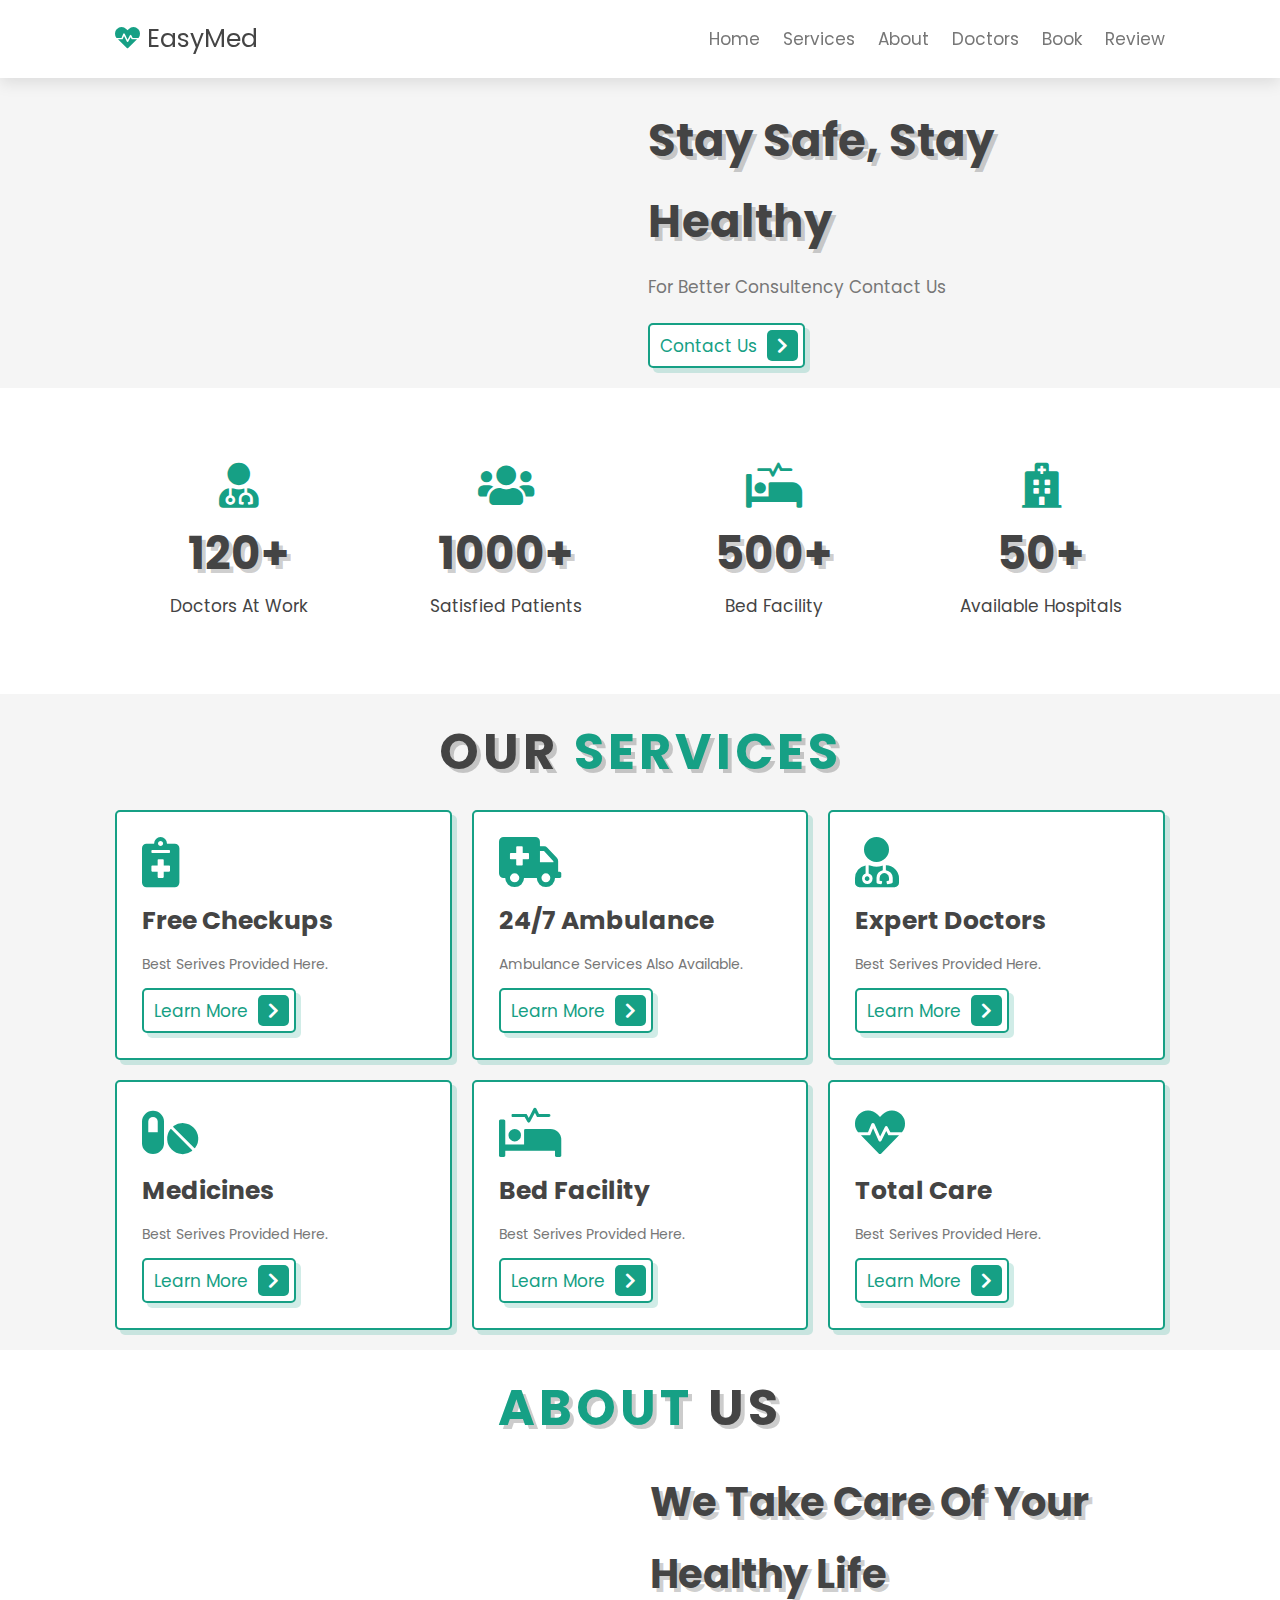
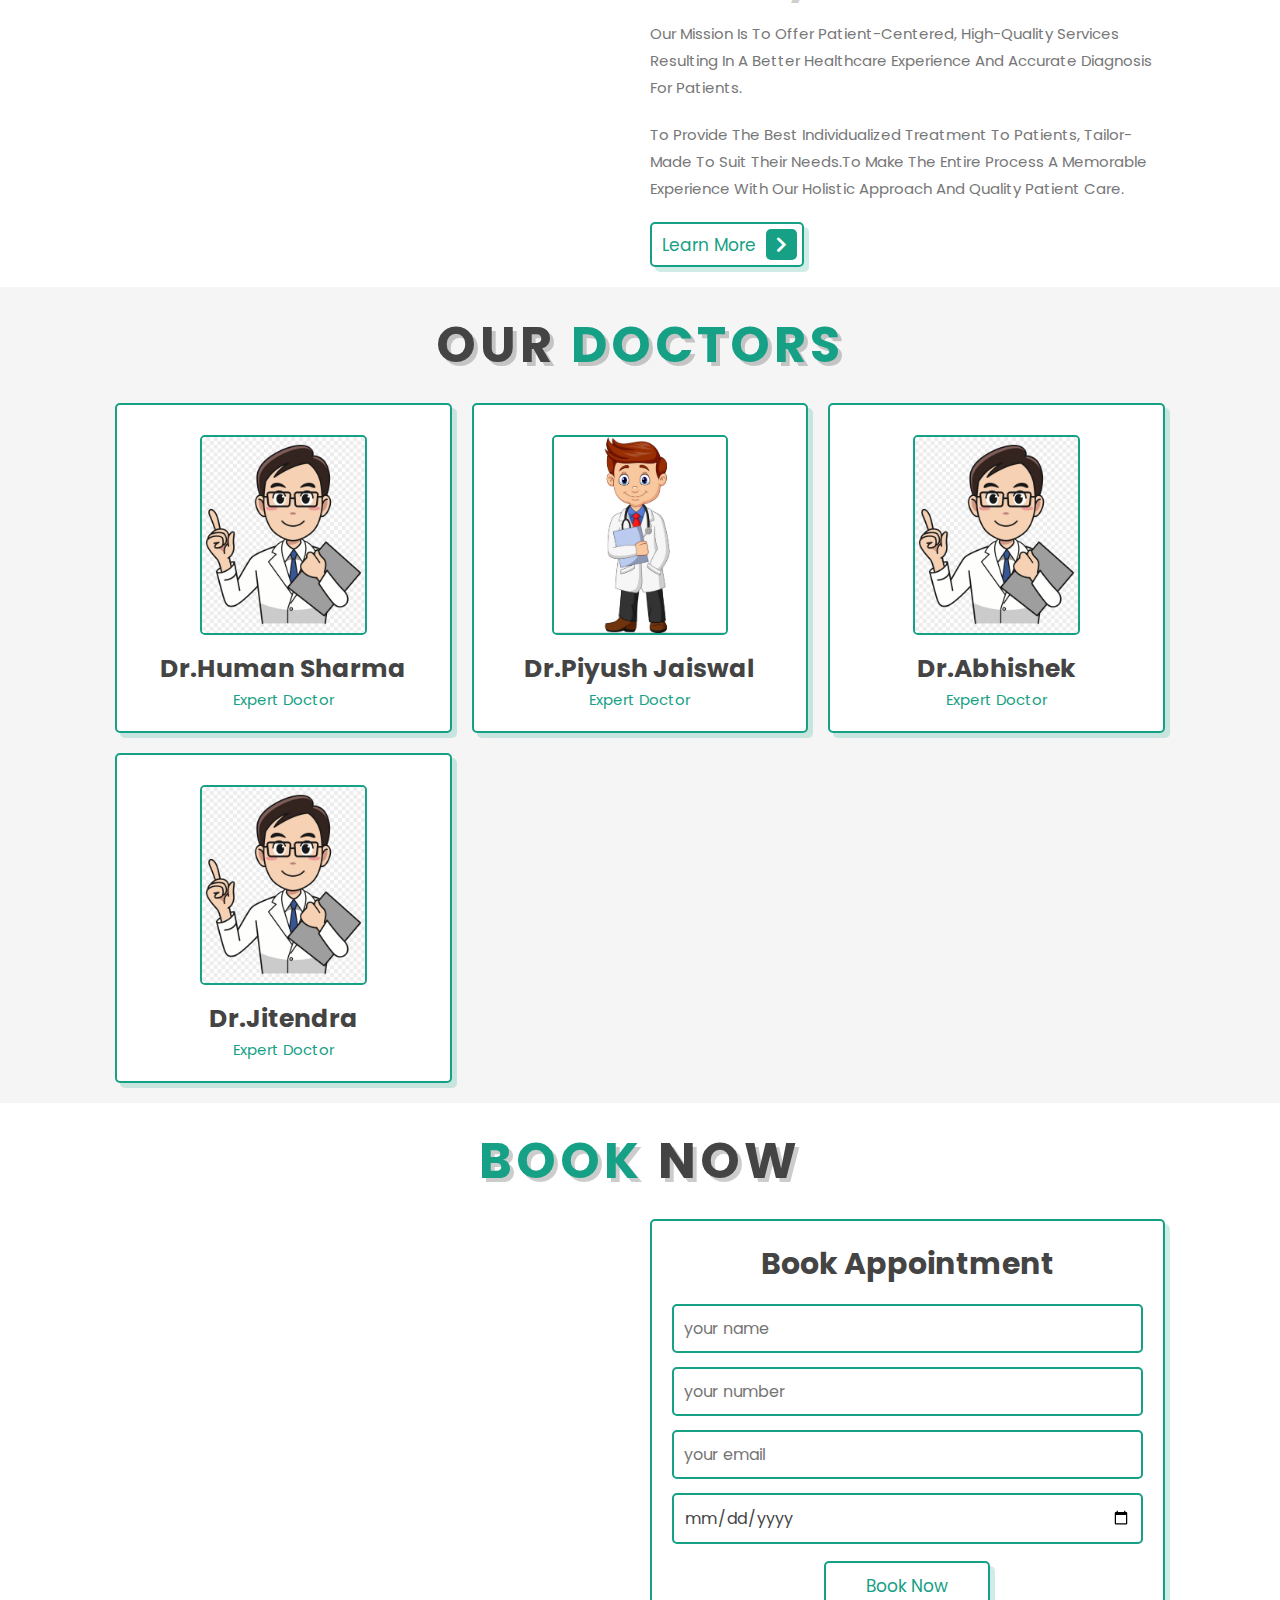
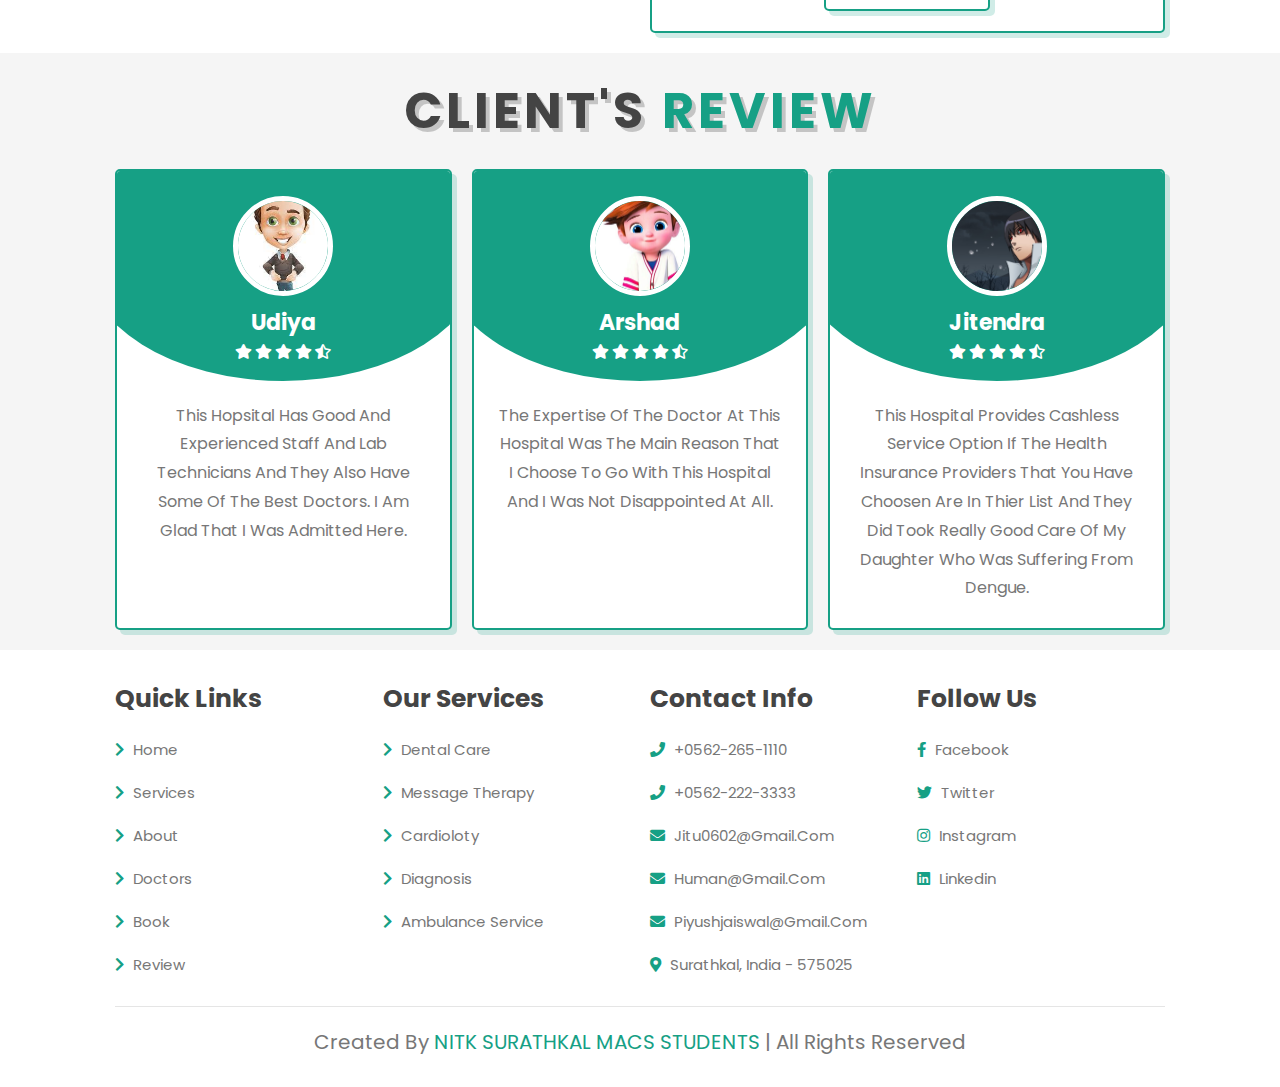
==== commit addb46da: "Update index.html" ====
--- a/index.html
+++ b/index.html
@@ -10,7 +10,7 @@
     <link rel="stylesheet" href="https://cdnjs.cloudflare.com/ajax/libs/font-awesome/5.15.4/css/all.min.css">
 
     <!-- custom css file link  -->
-    <link rel="stylesheet" href="css/style.css">
+    <link rel="stylesheet" href="style.css">
 
 </head>
 <body>
@@ -19,7 +19,7 @@
 
 <header class="header">
 
-    <a href="#" class="logo"> <i class="fas fa-heartbeat"></i> medcare. </a>
+    <a href="#" class="logo"> <i class="fas fa-heartbeat"></i> EasyMed </a>
 
     <nav class="navbar">
         <a href="#home">home</a>
@@ -216,6 +216,17 @@
                 <a href="#" class="fab fa-linkedin"></a>
             </div> -->
         </div>
+         <div class="box">
+            <img src="doctor.jpg" alt="">
+            <h3>Dr.Jitendra</h3>
+            <span>expert doctor</span>
+            <!-- <div class="share">
+                <a href="#" class="fab fa-facebook-f"></a>
+                <a href="#" class="fab fa-twitter"></a>
+                <a href="#" class="fab fa-instagram"></a>
+                <a href="#" class="fab fa-linkedin"></a>
+            </div> -->
+        </div>
 
         
 
@@ -340,9 +351,10 @@
             <h3>contact info</h3>
             <a href="#"> <i class="fas fa-phone"></i> +0562-265-1110 </a>
             <a href="#"> <i class="fas fa-phone"></i> +0562-222-3333 </a>
+            <a href="#"> <i class="fas fa-envelope"></i> jitu0602@gmail.com </a>
             <a href="#"> <i class="fas fa-envelope"></i> human@gmail.com </a>
             <a href="#"> <i class="fas fa-envelope"></i> piyushjaiswal@gmail.com </a>
-            <a href="#"> <i class="fas fa-map-marker-alt"></i> surathkal, india - 5750025 </a>
+            <a href="#"> <i class="fas fa-map-marker-alt"></i> surathkal, india - 575025 </a>
         </div>
 
         <div class="box">
@@ -365,4 +377,4 @@
 <script src="js/script.js"></script>
 
 </body>
-</html>+</html>
--- a/style.css
+++ b/style.css
@@ -0,0 +1,589 @@
+@import url('https://fonts.googleapis.com/css2?family=Poppins:wght@100;200;300;400;500;600;700&display=swap');
+
+:root{
+    --green:#16a085;
+    --black:#444;
+    --light-color:#777;
+    --box-shadow:.5rem .5rem 0 rgba(22, 160, 133, .2);
+    --text-shadow:.4rem .4rem 0 rgba(0, 0, 0, .2);
+    --border:.2rem solid var(--green);
+}
+
+*{
+    font-family: 'Poppins', sans-serif;
+    margin:0; padding: 0;
+    box-sizing: border-box;
+    outline: none; border: none;
+    text-transform: capitalize;
+    transition: all .2s ease-out;
+    text-decoration: none;
+}
+
+html{
+    font-size: 62.5%;
+    overflow-x: hidden;
+    scroll-padding-top: 7rem;
+    scroll-behavior: smooth;
+}
+
+section{
+    padding:2rem 9%;
+}
+
+section:nth-child(even){
+    background: #f5f5f5;
+}
+
+.heading{
+    text-align: center;
+    padding-bottom: 2rem;
+    text-shadow: var(--text-shadow);
+    text-transform: uppercase;
+    color:var(--black);
+    font-size: 5rem;
+    letter-spacing: .4rem;
+}
+
+.heading span{
+    text-transform: uppercase;
+    color:var(--green);
+}
+
+.btn{
+    display: inline-block;
+    margin-top: 1rem;
+    padding: .5rem;
+    padding-left: 1rem;
+    border:var(--border);
+    border-radius: .5rem;
+    box-shadow: var(--box-shadow);
+    color:var(--green);
+    cursor: pointer;
+    font-size: 1.7rem;
+    background: #fff;
+}
+
+.btn span{
+    padding:.7rem 1rem;
+    border-radius: .5rem;
+    background: var(--green);
+    color:#fff;
+    margin-left: .5rem;
+}
+
+.btn:hover{
+    background: var(--green);
+    color:#fff;
+}
+
+.btn:hover span{
+    color: var(--green);
+    background:#fff;
+    margin-left: 1rem;
+}
+
+.header{
+    padding:2rem 9%;
+    position: fixed;
+    top:0; left: 0; right: 0;
+    z-index: 1000;
+    box-shadow: 0 .5rem 1.5rem rgba(0, 0, 0, .1);
+    display: flex;
+    align-items: center;
+    justify-content: space-between;
+    background: #fff;
+}
+
+.header .logo{
+    font-size: 2.5rem;
+    color: var(--black);
+}
+
+.header .logo i{
+    color: var(--green);
+}
+
+.header .navbar a{
+    font-size: 1.7rem;
+    color: var(--light-color);
+    margin-left: 2rem;
+}
+
+.header .navbar a:hover{
+    color: var(--green);
+}
+
+#menu-btn{
+    font-size: 2.5rem;
+    border-radius: .5rem;
+    background: #eee;
+    color:var(--green);
+    padding: 1rem 1.5rem;
+    cursor: pointer;
+    display: none;
+}
+
+.home{
+    display: flex;
+    align-items: center;
+    flex-wrap: wrap;
+    gap:1.5rem;
+    padding-top: 10rem;
+}
+
+.home .image{
+    flex:1 1 45rem;
+}
+
+.home .image img{
+    width: 100%;
+}
+
+.home .content{
+    flex:1 1 45rem;
+}
+
+.home .content h3{
+    font-size: 4.5rem;
+    color:var(--black);
+    line-height: 1.8;
+    text-shadow: var(--text-shadow);
+}
+
+.home .content p{
+    font-size: 1.7rem;
+    color:var(--light-color);
+    line-height: 1.8;
+    padding: 1rem 0;
+}
+
+.icons-container{
+    display: grid;
+    gap:2rem;
+    grid-template-columns: repeat(auto-fit, minmax(20rem, 1fr));
+    padding-top: 5rem;
+    padding-bottom: 5rem;
+}
+
+.icons-container .icons{
+    border:var(-border);
+    box-shadow: var(-box-shadow);
+    border-radius: .5rem;
+    text-align: center;
+    padding: 2.5rem;
+}
+
+.icons-container .icons i{
+    font-size: 4.5rem;
+    color:var(--green);
+    padding-bottom: .7rem;
+}
+
+.icons-container .icons h3{
+    font-size: 4.5rem;
+    color:var(--black);
+    padding: .5rem 0;
+    text-shadow: var(--text-shadow);
+}
+
+.icons-container .icons p{
+    font-size: 1.7rem;
+    color:var(--black);
+}
+
+.services .box-container{
+    display: grid;
+    grid-template-columns: repeat(auto-fit, minmax(27rem, 1fr));
+    gap:2rem;
+}
+
+.services .box-container .box{
+    background:#fff;
+    border-radius: .5rem;
+    box-shadow: var(--box-shadow);
+    border:var(--border);
+    padding: 2.5rem;
+}
+
+.services .box-container .box i{
+    color: var(--green);
+    font-size: 5rem;
+    padding-bottom: .5rem;
+}
+
+.services .box-container .box h3{
+    color: var(--black);
+    font-size: 2.5rem;
+    padding:1rem 0;
+}
+
+.services .box-container .box p{
+    color: var(--light-color);
+    font-size: 1.4rem;
+    line-height: 2;
+}
+
+.about .row{
+    display: flex;
+    align-items: center;
+    flex-wrap: wrap;
+    gap:2rem;
+}
+
+.about .row .image{
+    flex:1 1 45rem;
+}
+
+.about .row .image img{
+    width: 100%;
+}
+
+.about .row .content{
+    flex:1 1 45rem;
+}
+
+.about .row .content h3{
+    color: var(--black);
+    text-shadow: var(--text-shadow);
+    font-size: 4rem;
+    line-height: 1.8;
+}
+
+.about .row .content p{
+    color: var(--light-color);
+    padding:1rem 0;
+    font-size: 1.5rem;
+    line-height: 1.8;
+}
+
+.doctors .box-container{
+    display: grid;
+    grid-template-columns: repeat(auto-fit, minmax(30rem, 1fr));
+    gap:2rem;
+}
+
+.doctors .box-container .box{
+    text-align: center;
+    background:#fff;
+    border-radius: .5rem;
+    border:var(--border);
+    box-shadow: var(--box-shadow);
+    padding:2rem;
+}
+
+.doctors .box-container .box img{
+    height: 20rem;
+    border:var(--border);
+    border-radius: .5rem;
+    margin-top: 1rem;
+    margin-bottom: 1rem;
+}
+
+.doctors .box-container .box h3{
+    color:var(--black);
+    font-size: 2.5rem;
+}
+
+.doctors .box-container .box span{
+    color:var(--green);
+    font-size: 1.5rem;
+}
+
+.doctors .box-container .box .share{
+    padding-top: 2rem;
+}
+
+.doctors .box-container .box .share a{
+    height: 5rem;
+    width: 5rem;
+    line-height: 4.5rem;
+    font-size: 2rem;
+    color:var(--green);
+    border-radius: .5rem;
+    border:var(--border);
+    margin:.3rem;
+}
+
+.doctors .box-container .box .share a:hover{
+    background:var(--green);
+    color:#fff;
+    box-shadow: var(--box-shadow);
+}
+
+.book .row{
+    display: flex;
+    align-items: center;
+    flex-wrap: wrap;
+    gap:2rem;
+}
+ 
+.book .row .image{
+    flex:1 1 45rem;
+}
+
+.book .row .image img{
+    width: 100%;
+}
+
+.book .row form{
+    flex:1 1 45rem;
+    background: #fff;
+    border:var(--border);
+    box-shadow: var(--box-shadow);
+    text-align: center;
+    padding: 2rem;
+    border-radius: .5rem;
+}
+
+.book .row form h3{
+    color:var(--black);
+    padding-bottom: 1rem;
+    font-size: 3rem;
+}
+
+.book .row form .box{
+    width: 100%;
+    margin:.7rem 0;
+    border-radius: .5rem;
+    border:var(--border);
+    font-size: 1.6rem;
+    color: var(--black);
+    text-transform: none;
+    padding: 1rem;
+}
+
+.book .row form .btn{
+    padding:1rem 4rem;
+}
+
+.review .box-container{
+    display: grid;
+    grid-template-columns: repeat(auto-fit, minmax(27rem, 1fr));
+    gap:2rem;
+}
+
+.review .box-container .box{
+    border:var(--border);
+    box-shadow: var(--box-shadow);
+    border-radius: .5rem;
+    padding:2.5rem;
+    background: #fff;
+    text-align: center;
+    position: relative;
+    overflow: hidden;
+    z-index: 0;
+}
+
+.review .box-container .box img{
+    height: 10rem;
+    width: 10rem;
+    border-radius: 50%;
+    object-fit: cover;
+    border:.5rem solid #fff;
+}
+
+.review .box-container .box h3{
+    color:#fff;
+    font-size: 2.2rem;
+    padding:.5rem 0;
+}
+
+.review .box-container .box .stars i{
+    color:#fff;
+    font-size: 1.5rem;
+}
+
+.review .box-container .box .text{
+    color:var(--light-color);
+    line-height: 1.8;
+    font-size: 1.6rem;
+    padding-top: 4rem;
+}
+
+.review .box-container .box::before{
+    content: '';
+    position: absolute;
+    top:-4rem; left: 50%;
+    transform:translateX(-50%);
+    background:var(--green);
+    border-bottom-left-radius: 50%;
+    border-bottom-right-radius: 50%;
+    height: 25rem;
+    width: 120%;
+    z-index: -1;
+}
+
+.blogs .box-container{
+    display: grid;
+    grid-template-columns: repeat(auto-fit, minmax(30rem, 1fr));
+    gap:2rem;
+}
+
+.blogs .box-container .box{
+    border:var(--border);
+    box-shadow: var(--box-shadow);
+    border-radius: .5rem;
+    padding: 2rem;
+}
+
+.blogs .box-container .box .image{
+    height: 20rem;
+    overflow:hidden;
+    border-radius: .5rem;
+}
+
+.blogs .box-container .box .image img{
+    height: 100%;
+    width: 100%;
+    object-fit: cover;
+}
+
+.blogs .box-container .box:hover .image img{
+    transform:scale(1.2);
+}
+
+.blogs .box-container .box .content{
+    padding-top: 1rem;
+}
+
+.blogs .box-container .box .content .icon{
+    padding: 1rem 0;
+    display: flex;
+    align-items: center;
+    justify-content: space-between;
+}
+
+.blogs .box-container .box .content .icon a{
+    font-size: 1.4rem;
+    color: var(--light-color);
+}
+
+.blogs .box-container .box .content .icon a:hover{
+    color:var(--green);
+}
+
+.blogs .box-container .box .content .icon a i{
+    padding-right: .5rem;
+    color: var(--green);
+}
+
+.blogs .box-container .box .content h3{
+    color:var(--black);
+    font-size: 3rem;
+}
+
+.blogs .box-container .box .content p{
+    color:var(--light-color);
+    font-size: 1.5rem;
+    line-height: 1.8;
+    padding:1rem 0;
+}
+
+.footer .box-container{
+    display: grid;
+    grid-template-columns: repeat(auto-fit, minmax(22rem, 1fr));
+    gap:2rem;
+}
+
+.footer .box-container .box h3{
+    font-size: 2.5rem;
+    color:var(--black);
+    padding: 1rem 0;
+}
+
+.footer .box-container .box a{
+    display: block;
+    font-size: 1.5rem;
+    color:var(--light-color);
+    padding: 1rem 0;
+}
+
+.footer .box-container .box a i{
+    padding-right: .5rem;
+    color:var(--green);
+}
+
+.footer .box-container .box a:hover i{
+    padding-right:2rem;
+}
+
+.footer .credit{
+    padding: 1rem;
+    padding-top: 2rem;
+    margin-top: 2rem;
+    text-align: center;
+    font-size: 2rem;
+    color:var(--light-color);
+    border-top: .1rem solid rgba(0, 0, 0, .1);
+}
+
+.footer .credit span{
+    color:var(--green);
+}
+
+
+
+
+
+
+
+
+
+/* media queries  */
+@media (max-width:991px){
+
+    html{
+        font-size: 55%;
+    }
+
+    .header{
+        padding: 2rem;
+    }
+
+    section{
+        padding:2rem;
+    }
+
+}
+
+@media (max-width:768px){
+
+    #menu-btn{
+        display: initial;
+    }
+
+    .header .navbar{
+        position: absolute;
+        top:115%; right: 2rem;
+        border-radius: .5rem;
+        box-shadow: var(--box-shadow);
+        width: 30rem;
+        border: var(--border);
+        background: #fff;
+        transform: scale(0);
+        opacity: 0;
+        transform-origin: top right;
+        transition: none;
+    }
+
+    .header .navbar.active{
+        transform: scale(1);
+        opacity: 1;
+        transition: .2s ease-out;
+    }
+
+    .header .navbar a{
+        font-size: 2rem;
+        display: block;
+        margin:2.5rem;
+    }
+
+}
+
+@media (max-width:450px){
+
+    html{
+        font-size: 50%;
+    }
+
+}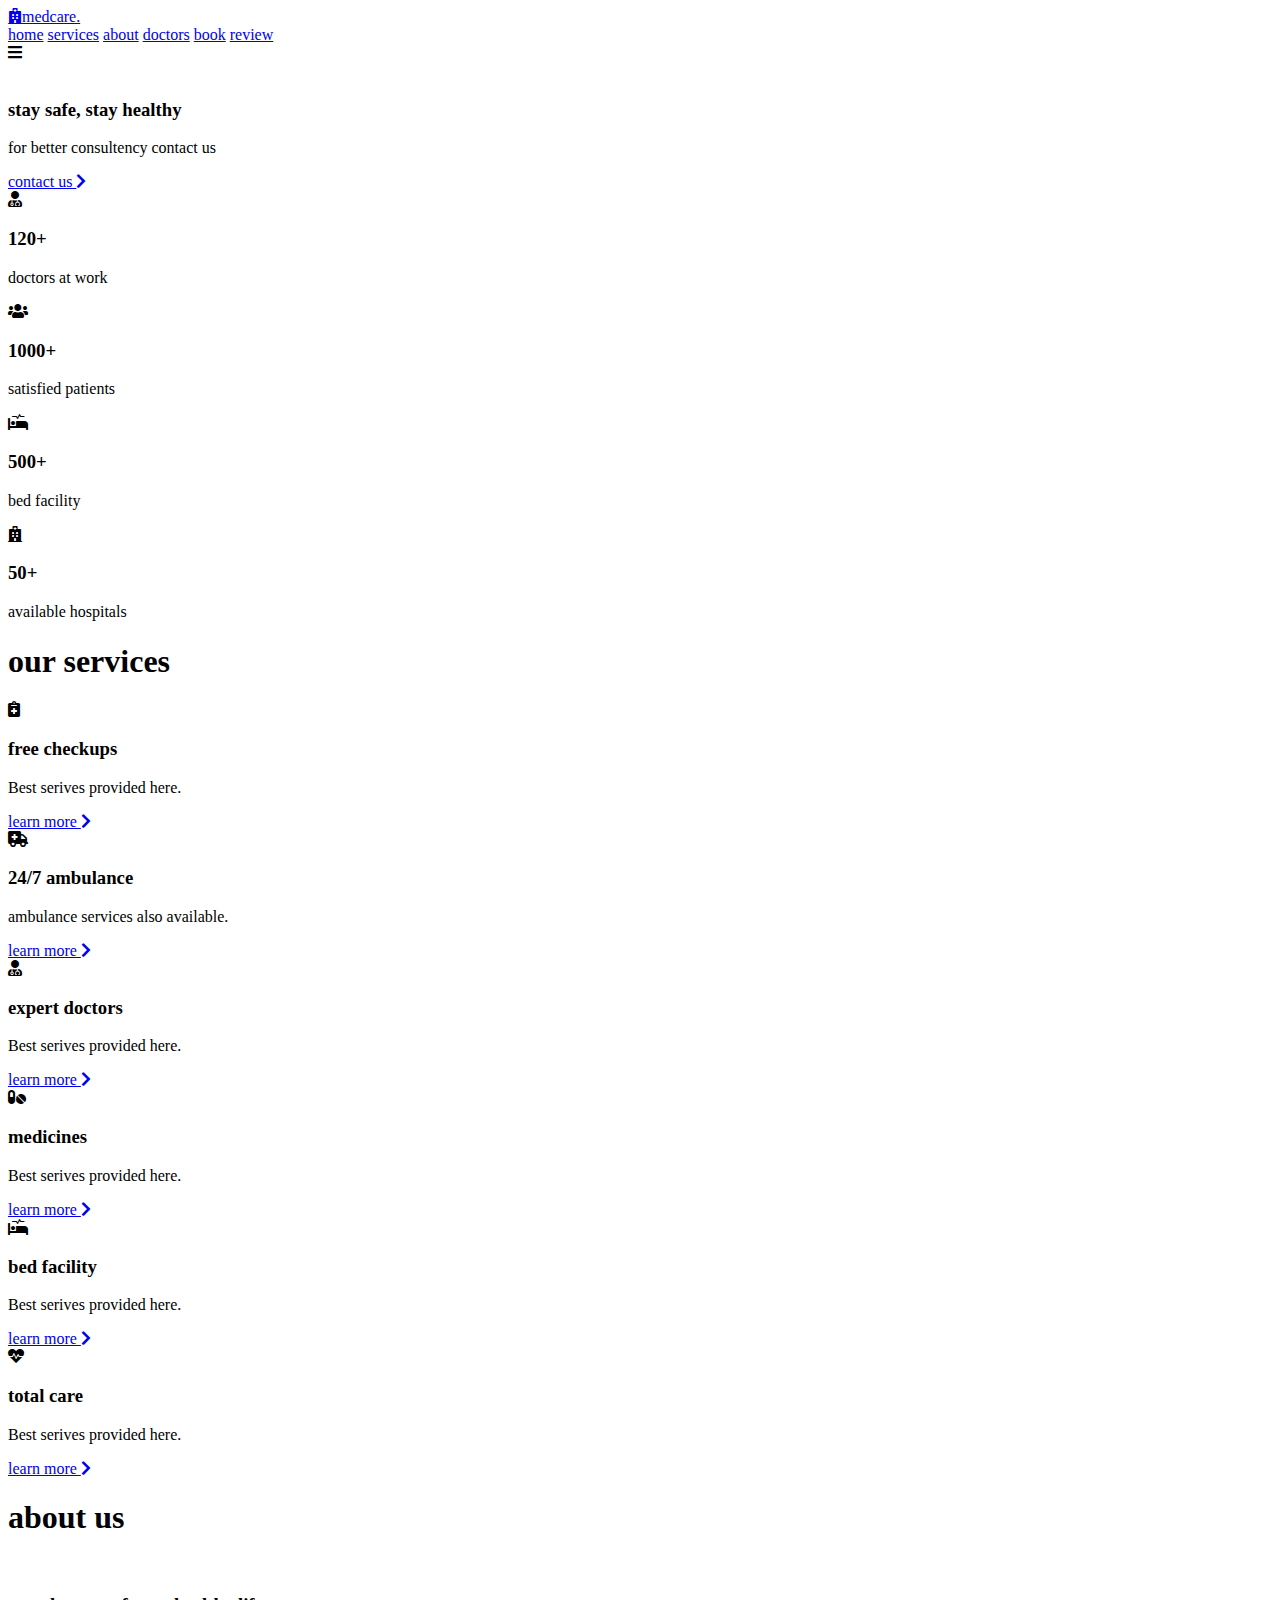
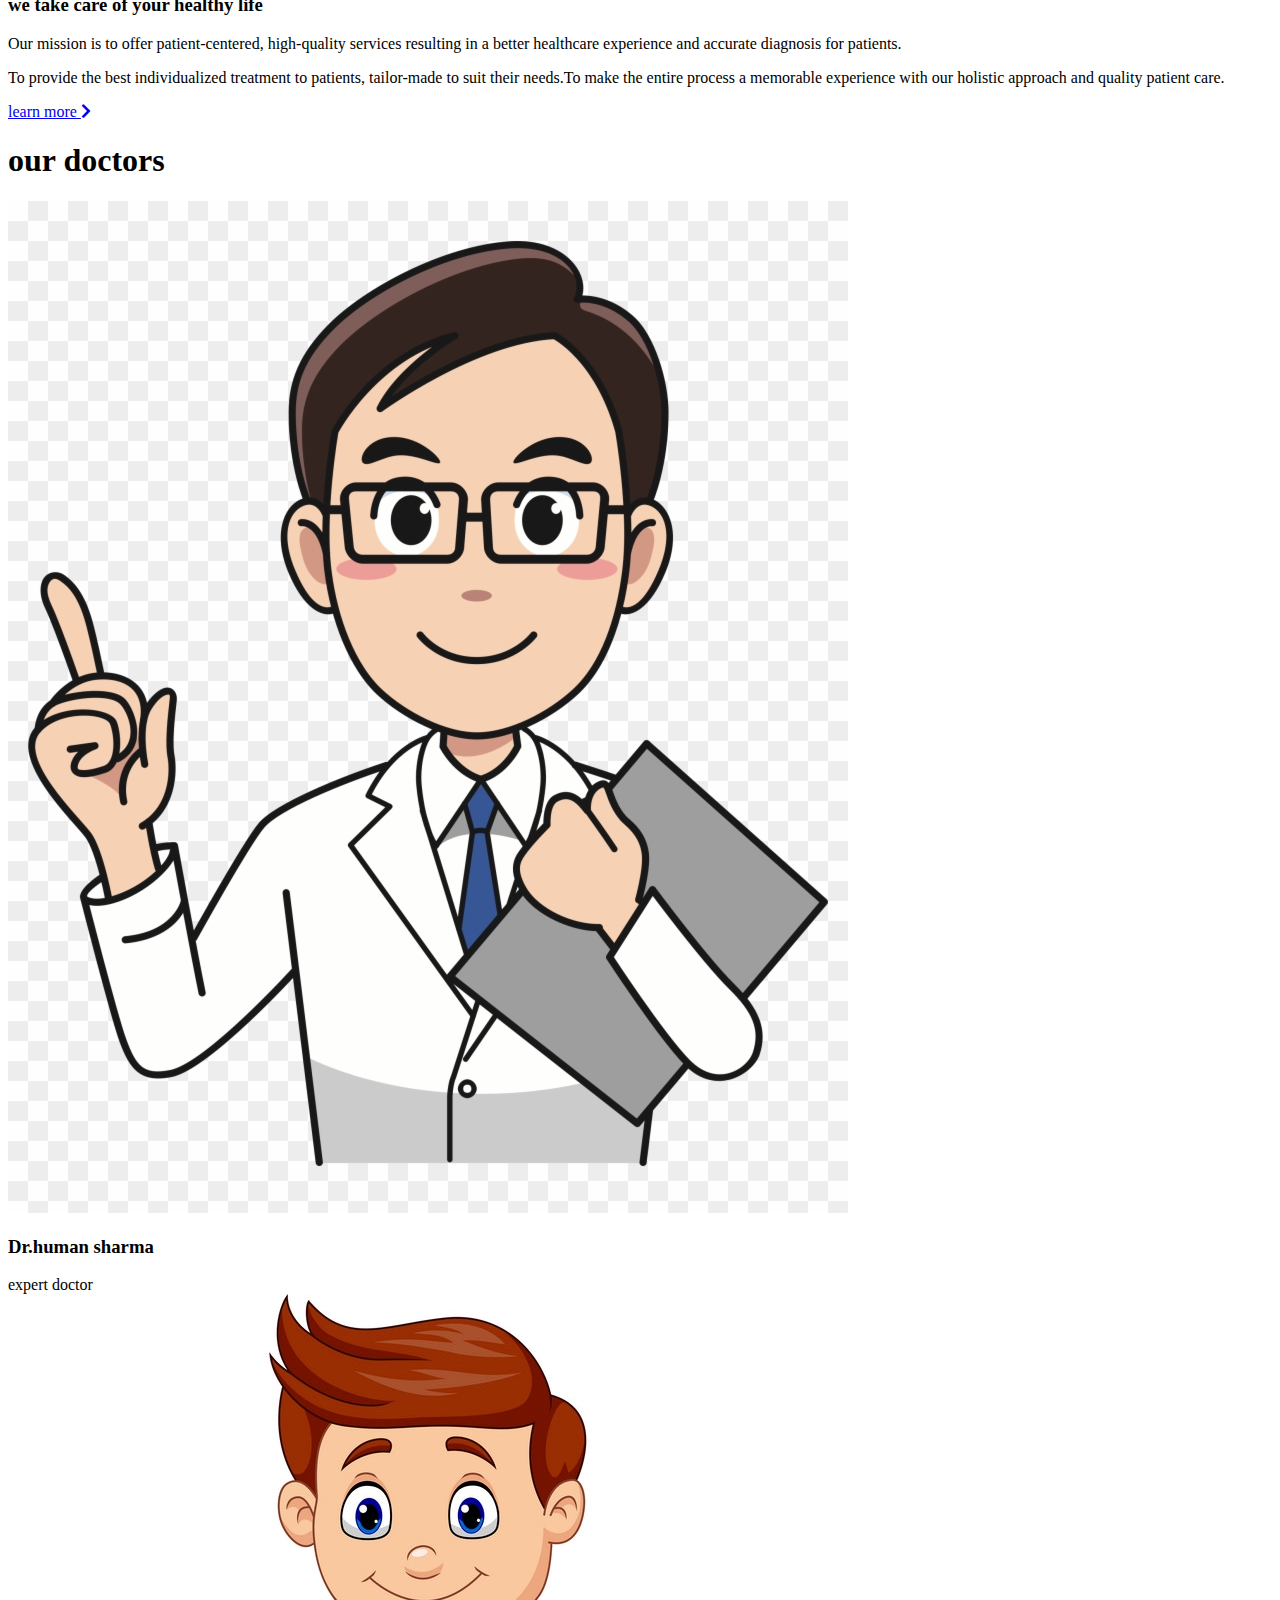
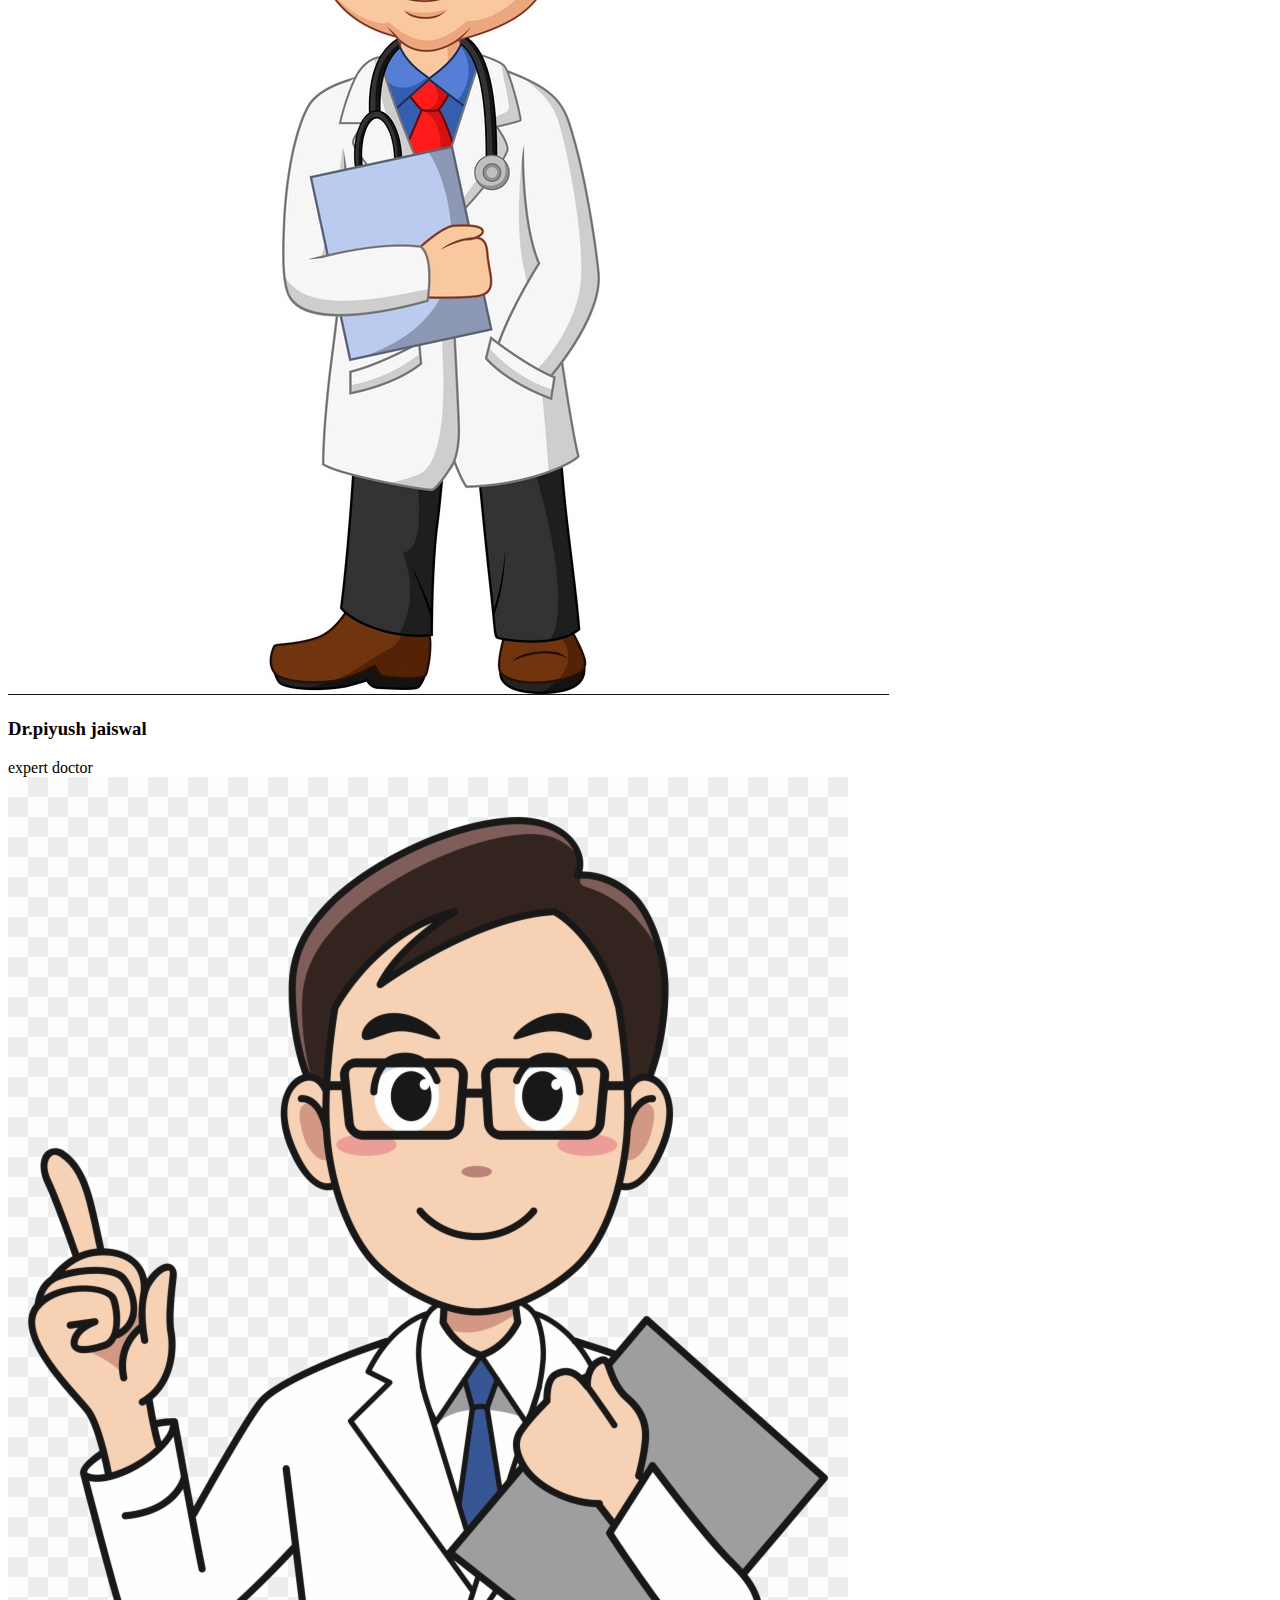
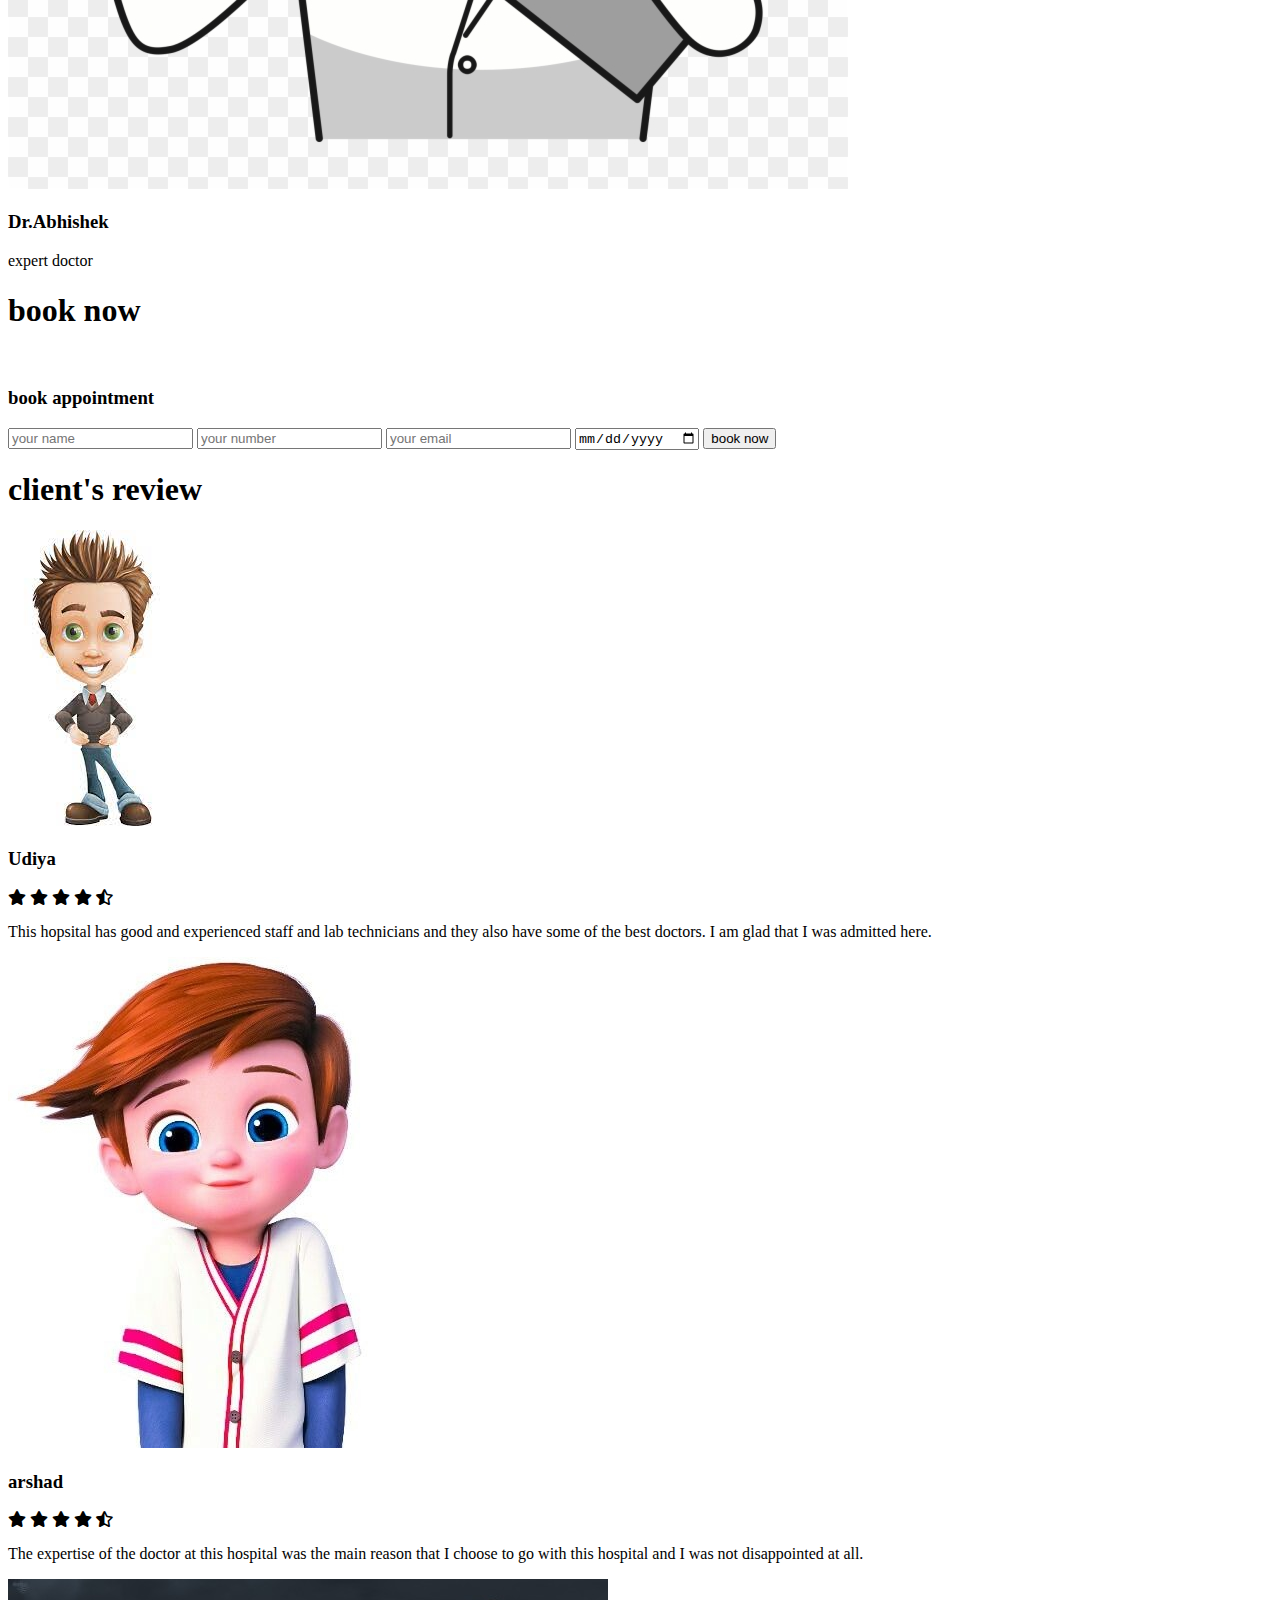
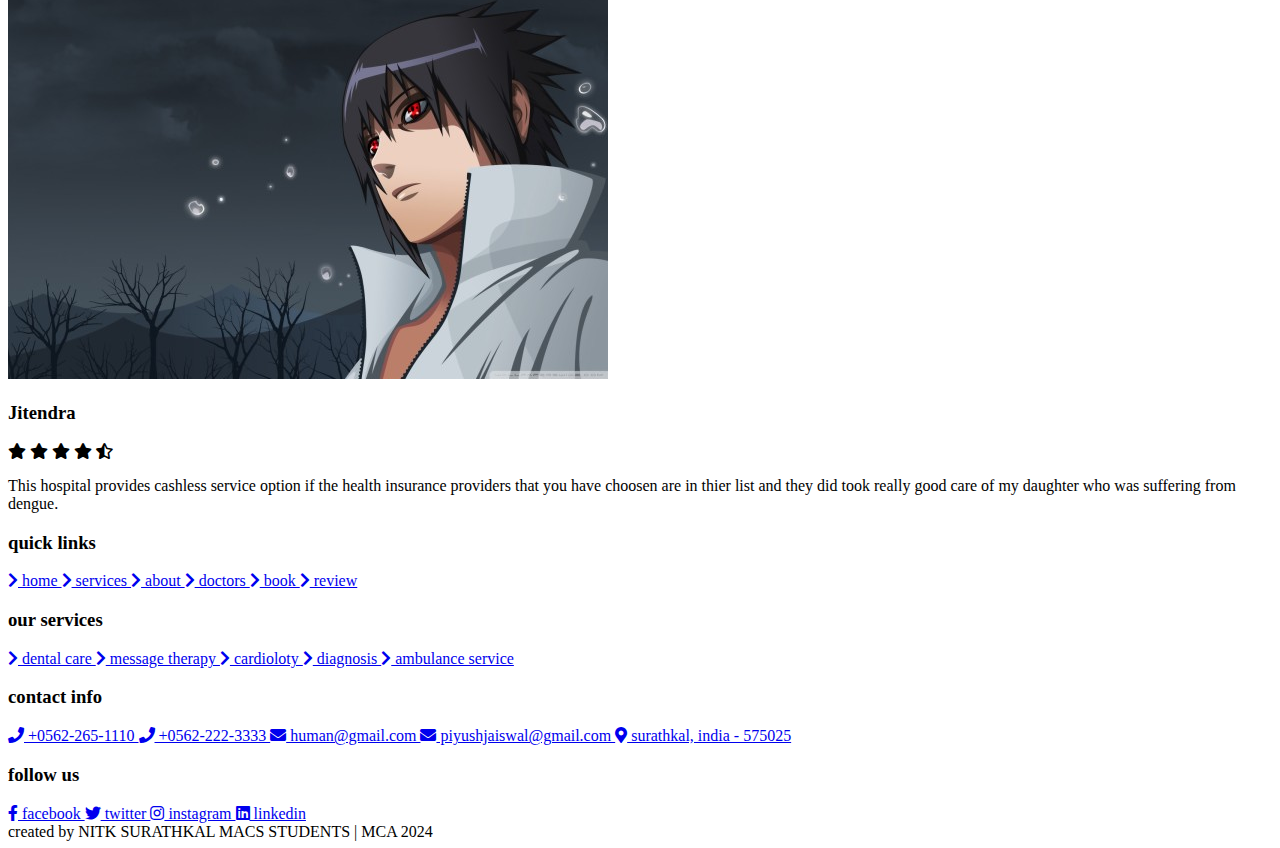
==== commit 996cf991: "Update index.html" ====
--- a/index.html
+++ b/index.html
@@ -10,7 +10,7 @@
     <link rel="stylesheet" href="https://cdnjs.cloudflare.com/ajax/libs/font-awesome/5.15.4/css/all.min.css">
 
     <!-- custom css file link  -->
-    <link rel="stylesheet" href="style.css">
+    <link rel="stylesheet" href="css/style.css">
 
 </head>
 <body>
@@ -19,7 +19,7 @@
 
 <header class="header">
 
-    <a href="#" class="logo"> <i class="fas fa-heartbeat"></i> EasyMed </a>
+    <a href="#" class="logo"><i class="fas fa-hospital"></i>medcare. </a>
 
     <nav class="navbar">
         <a href="#home">home</a>
@@ -42,18 +42,14 @@
 <section class="home" id="home">
 
     <div class="image">
-        <img src="image/home-img.svg" alt="">
+        <img src="home.jpg" alt="">
     </div>
 
     <div class="content">
         <h3>stay safe, stay healthy</h3>
         <p>for better consultency contact us</p>
-        <a href="#" class="btn" button onclick="myfn()"> contact us <span class="fas fa-chevron-right"></span> </a>
-        <script> function myfn(){
-           
-         alert("thanks for connecting with us  mob no. 7835811721");   
-            
-        }</script>
+        <a href="#" class="btn" > contact us <span class="fas fa-chevron-right"></span> </a>
+    
     </div>
 
 </section>
@@ -111,8 +107,9 @@
             <i class="fas fa-ambulance"></i>
             <h3>24/7 ambulance</h3>
             <p>ambulance services also available.</p>
-            <a href="#" class="btn"> learn more <span class="fas fa-chevron-right"></span> </a>
-        </div>
+            <a href="#" class="btn" > learn more <span class="fas fa-chevron-right"></span> </a>
+        </div>
+       
 
         <div class="box">
             <i class="fas fa-user-md"></i>
@@ -169,13 +166,13 @@
 
     </div>
 
-</section>
-
-<!-- about section ends -->
-
-<!-- doctors section starts  -->
-
-<section class="doctors" id="doctors">
+  </section>
+
+  <!-- about section ends -->
+
+  <!-- doctors section starts  -->
+
+  <section class="doctors" id="doctors">
 
     <h1 class="heading"> our <span>doctors</span> </h1>
 
@@ -216,17 +213,6 @@
                 <a href="#" class="fab fa-linkedin"></a>
             </div> -->
         </div>
-         <div class="box">
-            <img src="doctor.jpg" alt="">
-            <h3>Dr.Jitendra</h3>
-            <span>expert doctor</span>
-            <!-- <div class="share">
-                <a href="#" class="fab fa-facebook-f"></a>
-                <a href="#" class="fab fa-twitter"></a>
-                <a href="#" class="fab fa-instagram"></a>
-                <a href="#" class="fab fa-linkedin"></a>
-            </div> -->
-        </div>
 
         
 
@@ -351,7 +337,6 @@
             <h3>contact info</h3>
             <a href="#"> <i class="fas fa-phone"></i> +0562-265-1110 </a>
             <a href="#"> <i class="fas fa-phone"></i> +0562-222-3333 </a>
-            <a href="#"> <i class="fas fa-envelope"></i> jitu0602@gmail.com </a>
             <a href="#"> <i class="fas fa-envelope"></i> human@gmail.com </a>
             <a href="#"> <i class="fas fa-envelope"></i> piyushjaiswal@gmail.com </a>
             <a href="#"> <i class="fas fa-map-marker-alt"></i> surathkal, india - 575025 </a>
@@ -368,12 +353,11 @@
 
     </div>
 
-    <div class="credit"> created by <span>NITK SURATHKAL MACS STUDENTS</span> | all rights reserved </div>
-
-</section>
-
-
-<!-- custom js file link  -->
+    <div class="credit"> created by <span>NITK SURATHKAL MACS STUDENTS</span> | MCA 2024</div>
+
+</section>
+
+
 <script src="js/script.js"></script>
 
 </body>
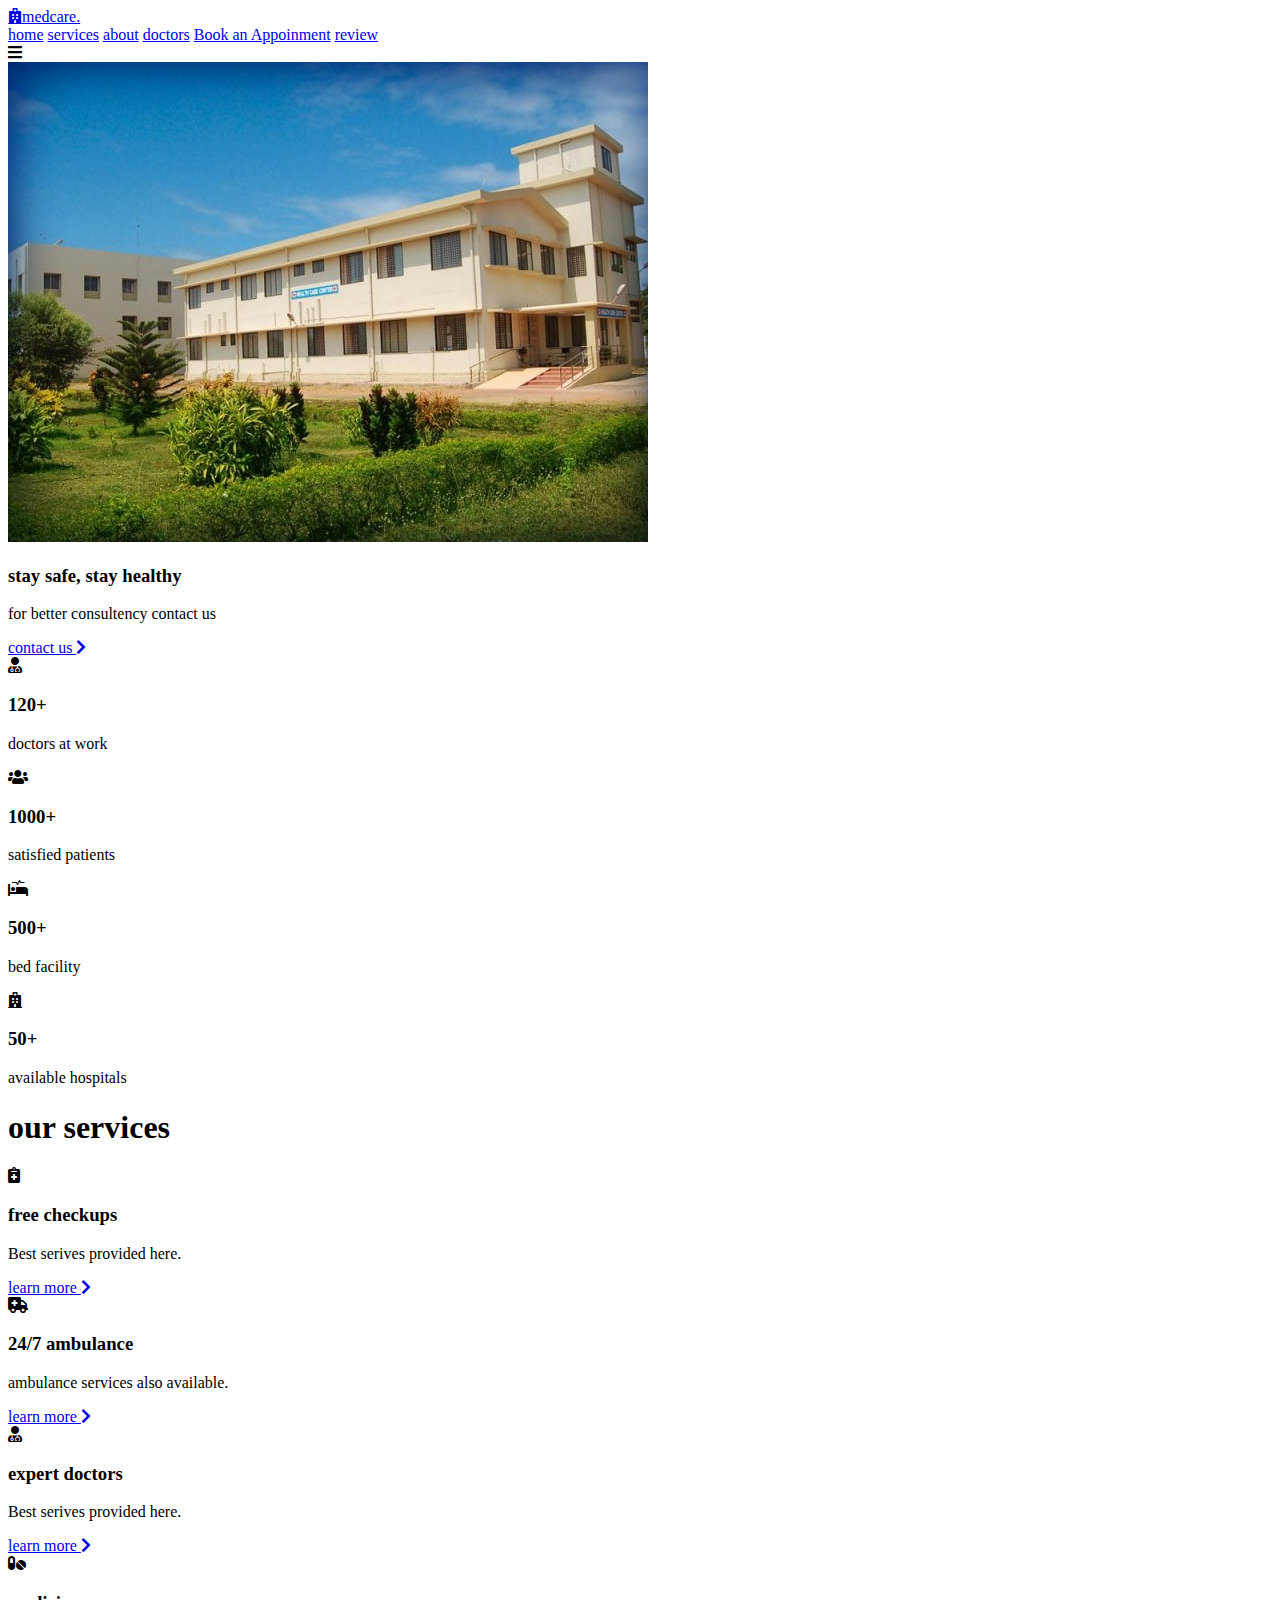
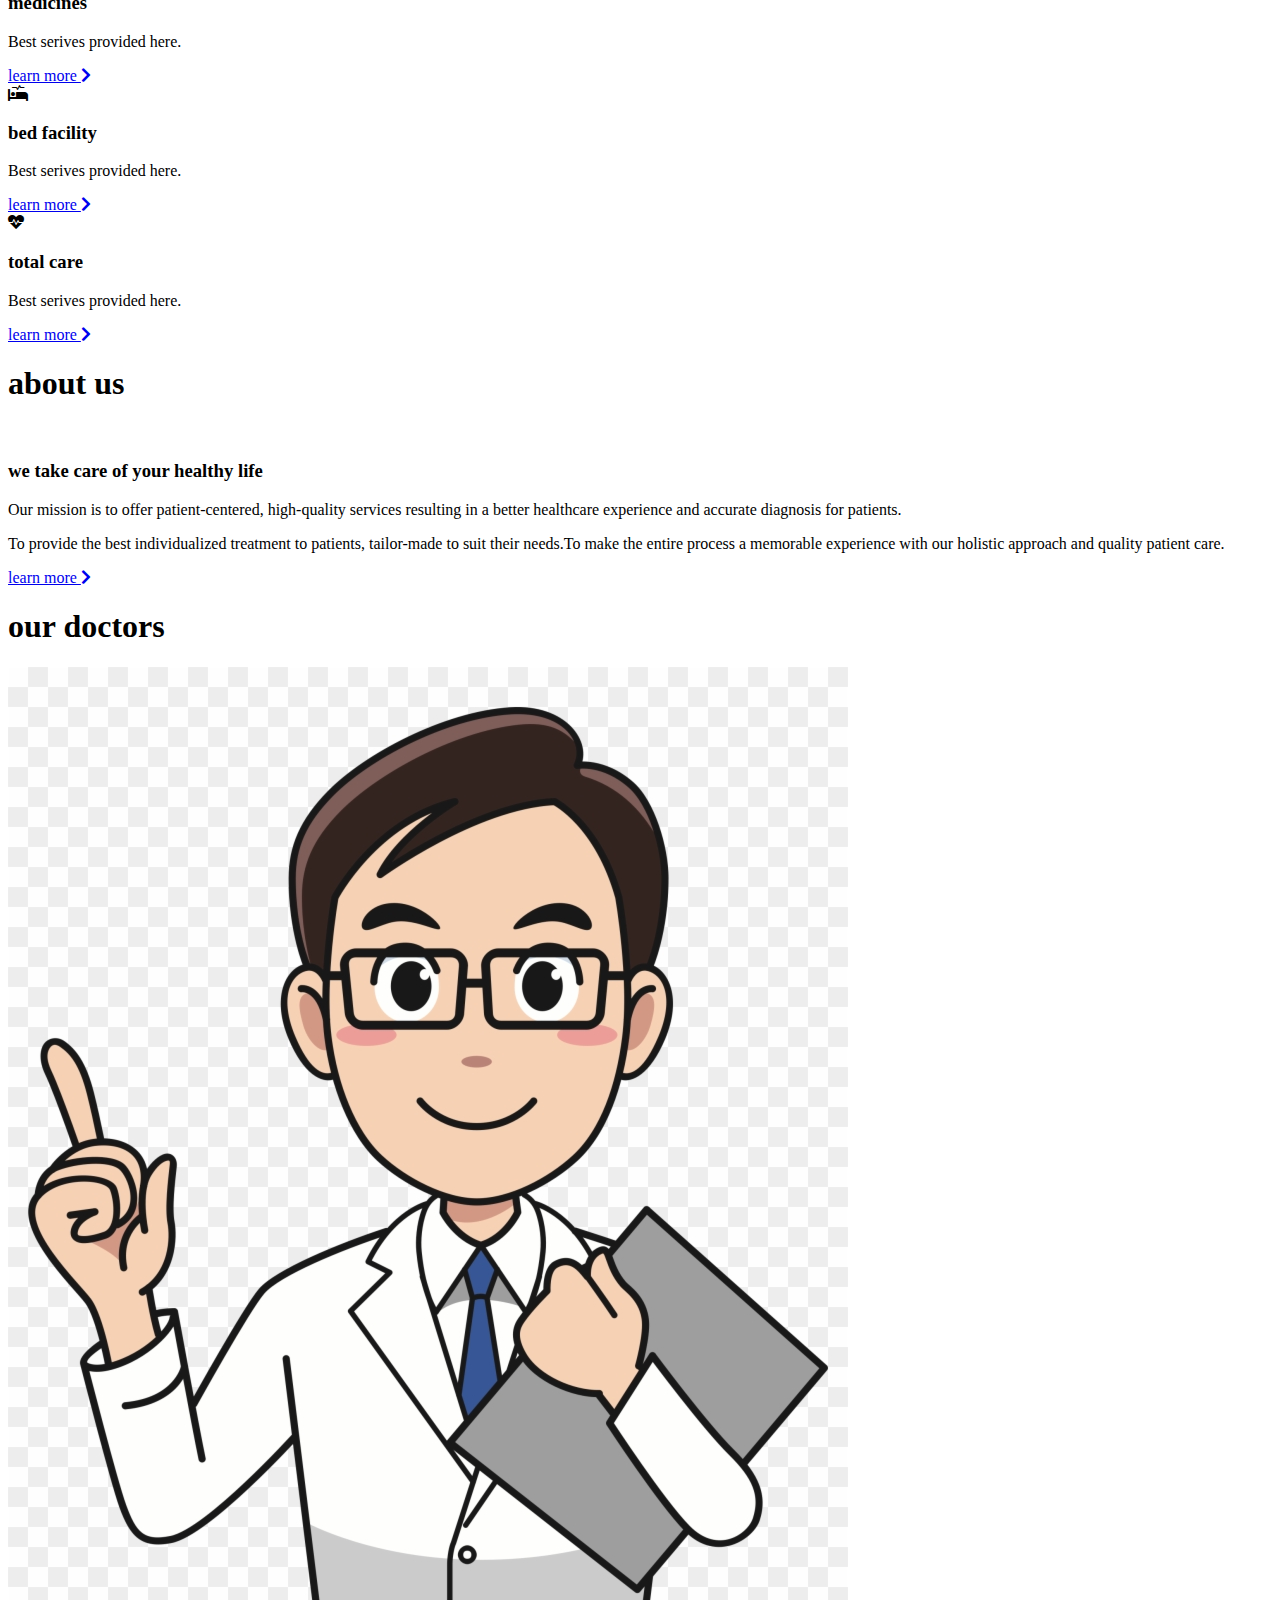
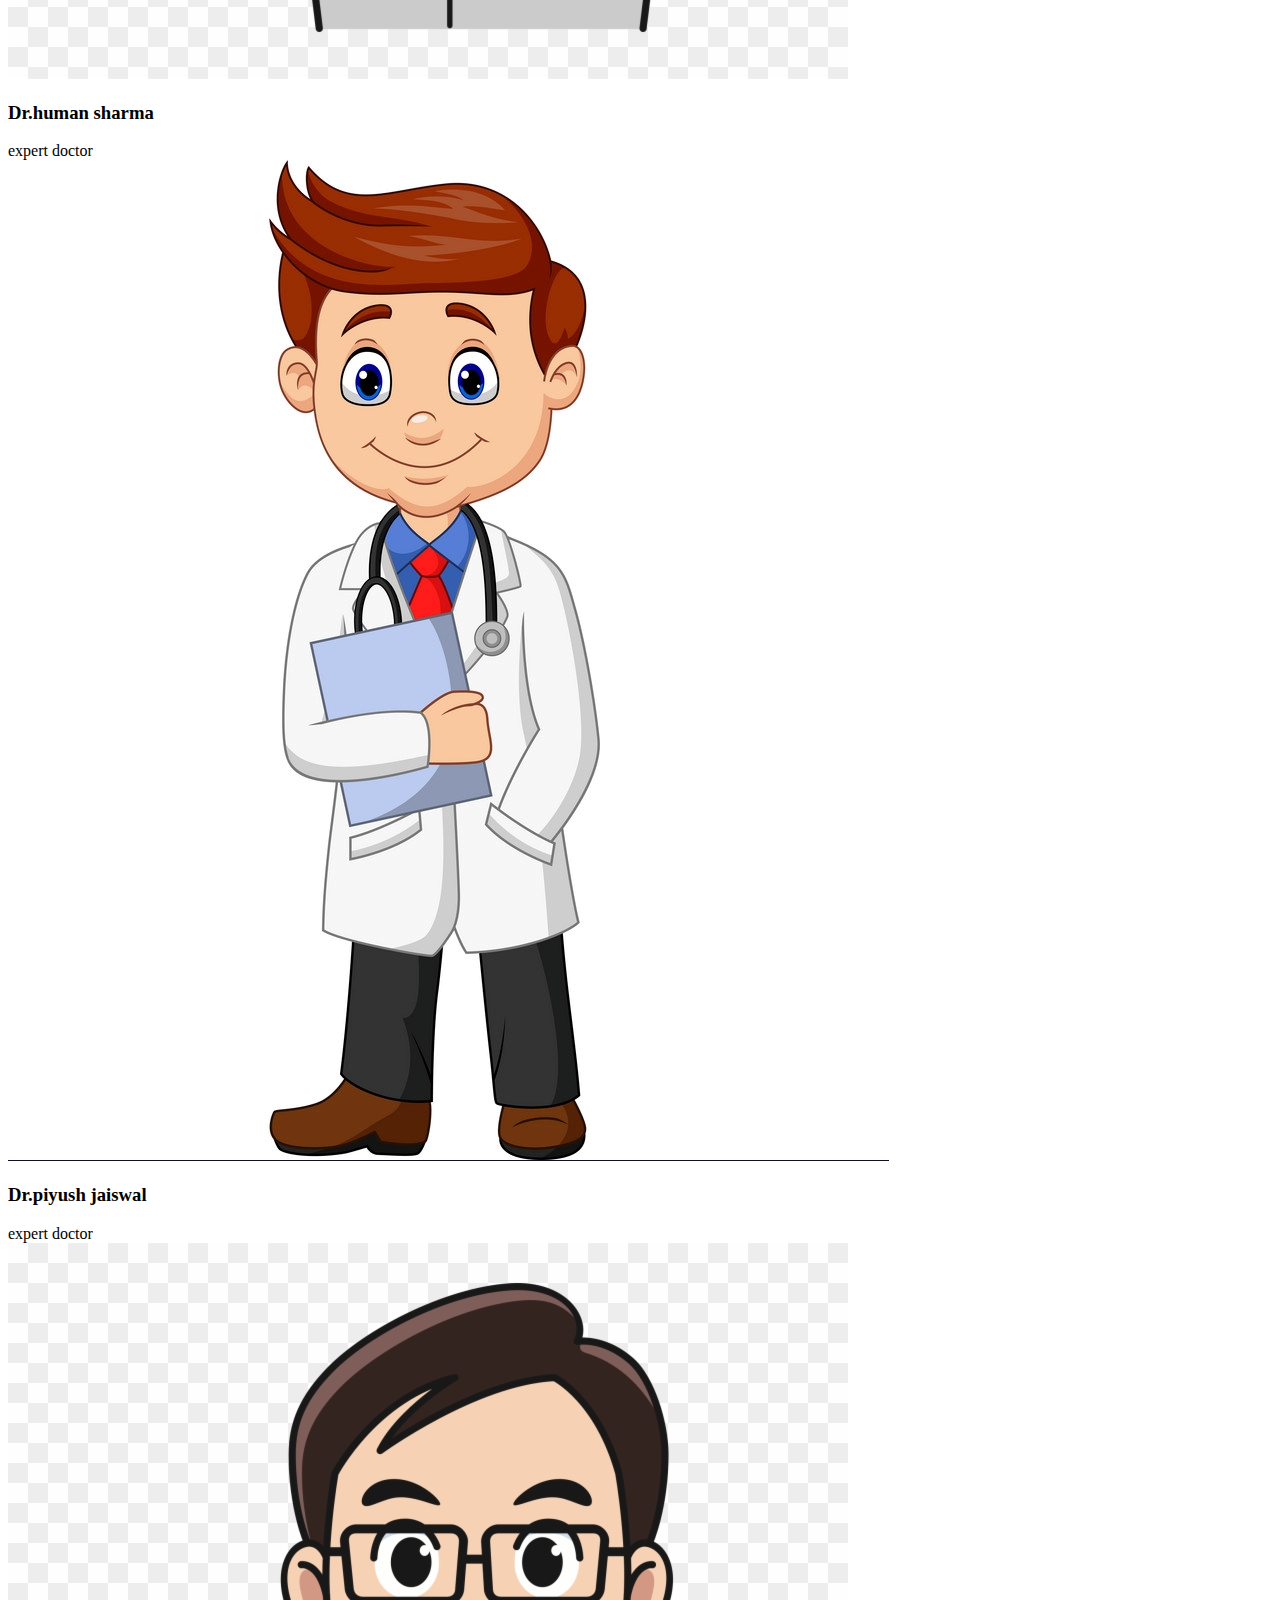
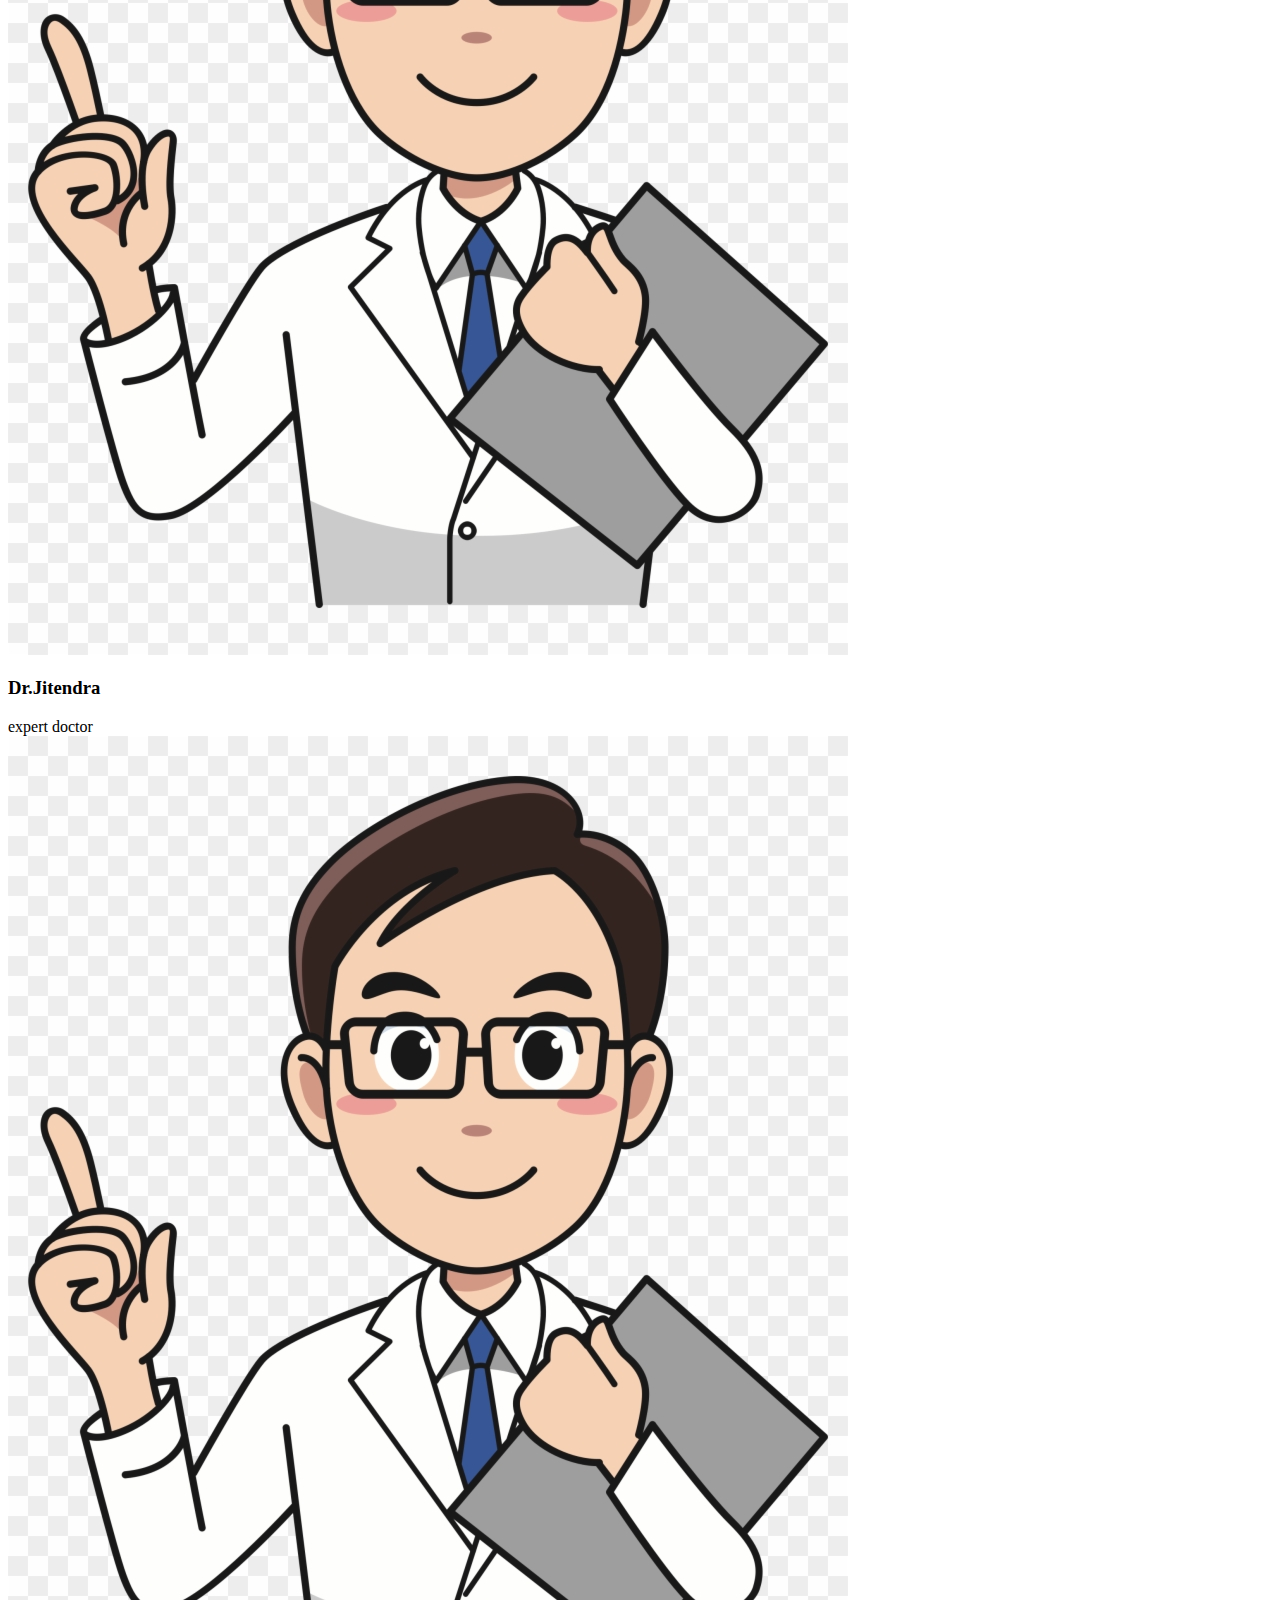
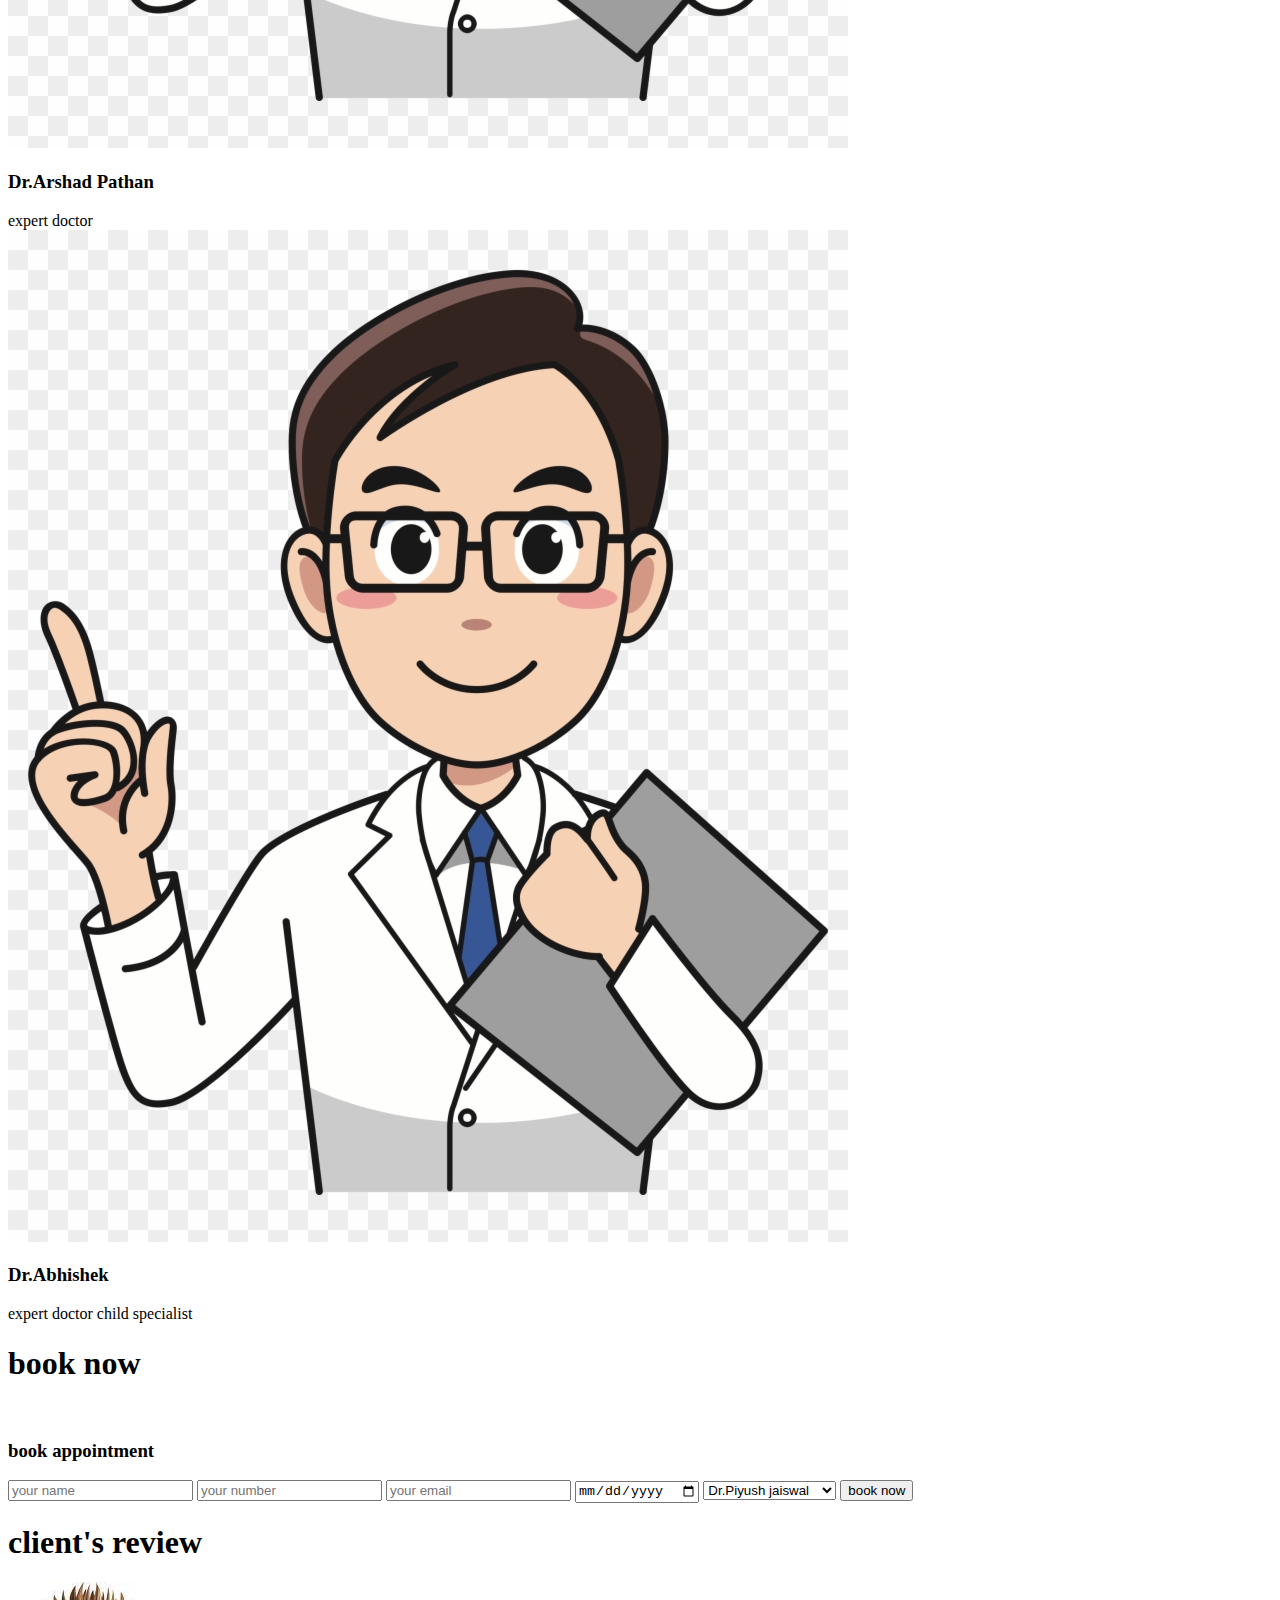
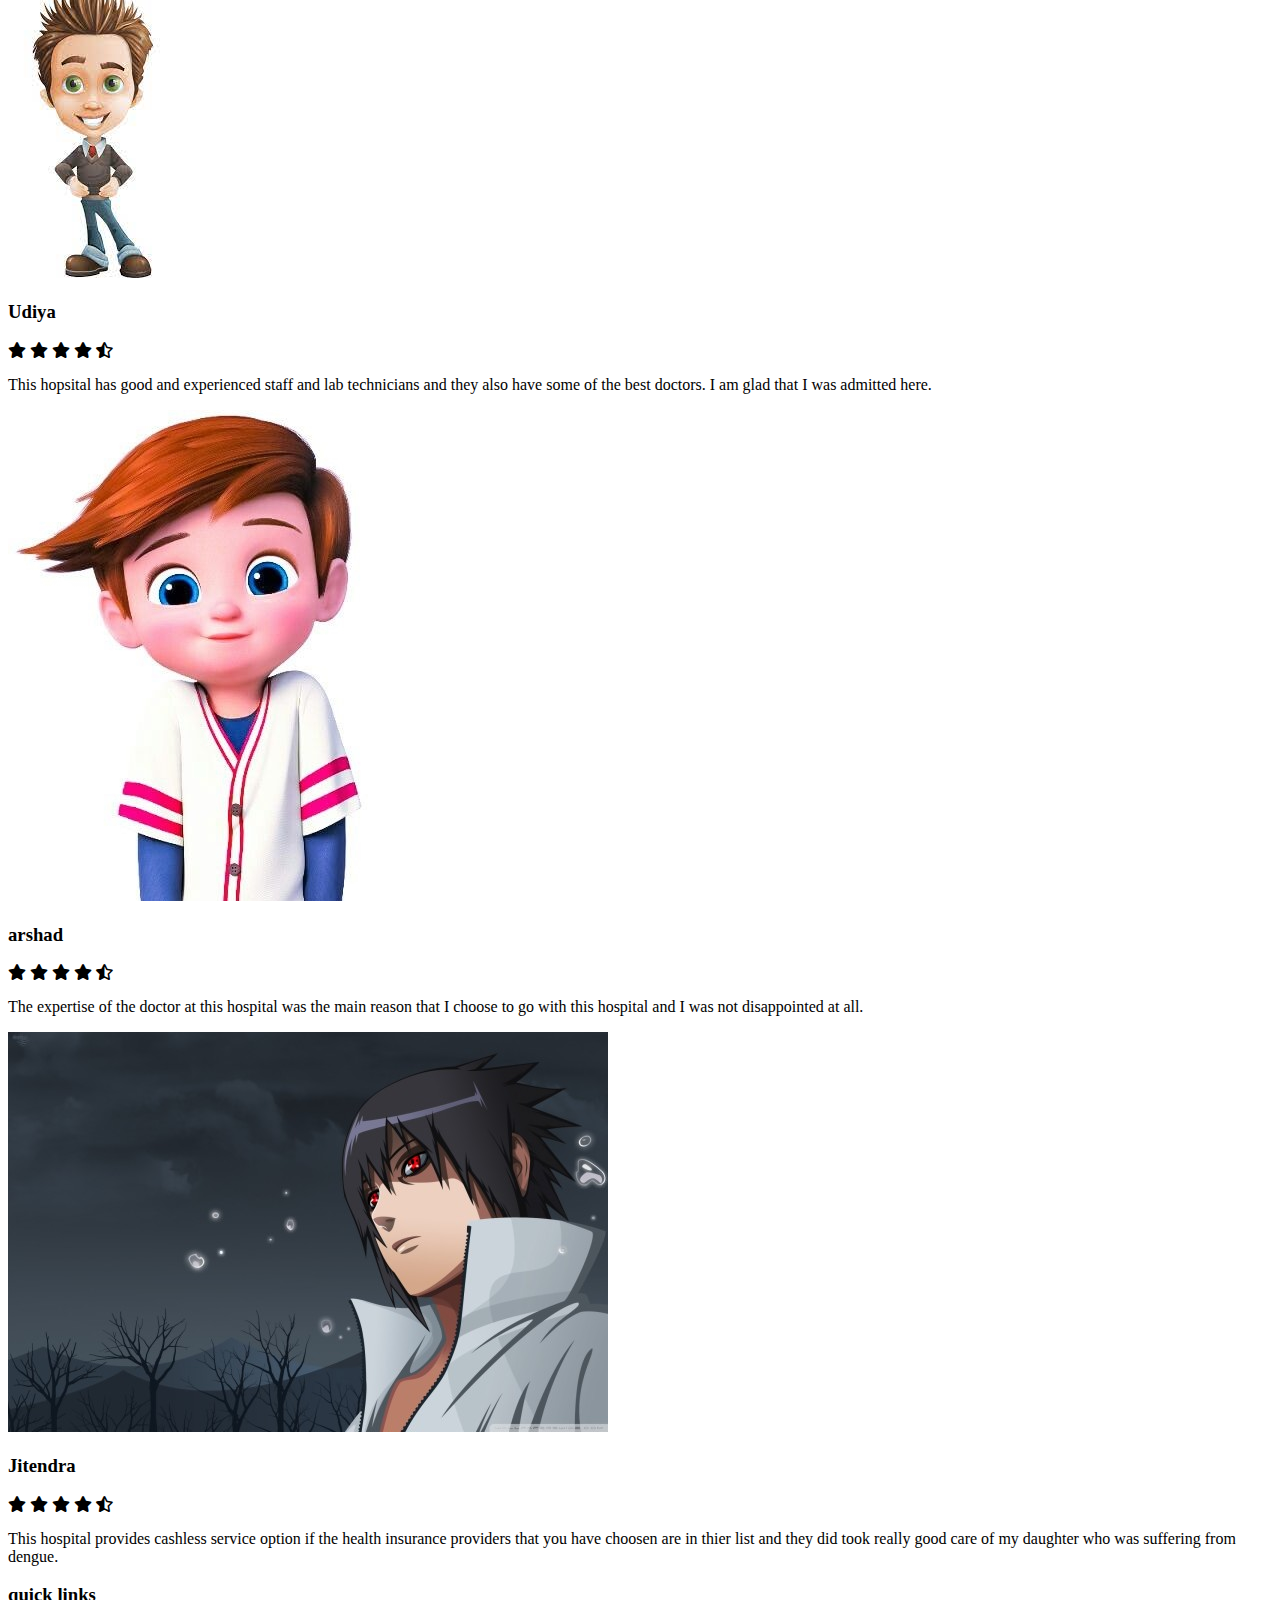
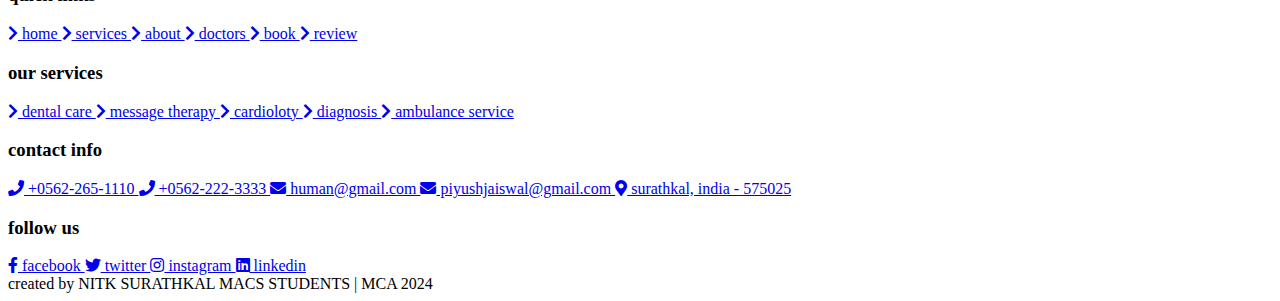
==== commit 62f7192d: "Update index.html" ====
--- a/index.html
+++ b/index.html
@@ -4,7 +4,7 @@
     <meta charset="UTF-8">
     <meta http-equiv="X-UA-Compatible" content="IE=edge">
     <meta name="viewport" content="width=device-width, initial-scale=1.0">
-    <title>complete responsive hospital website design </title>
+    <title>EasyMed-HeathCare </title>
 
     <!-- font awesome cdn link  -->
     <link rel="stylesheet" href="https://cdnjs.cloudflare.com/ajax/libs/font-awesome/5.15.4/css/all.min.css">
@@ -26,7 +26,7 @@
         <a href="#services">services</a>
         <a href="#about">about</a>
         <a href="#doctors">doctors</a>
-        <a href="#book">book</a>
+        <a href="#book">Book an Appoinment</a>
         <a href="#review">review</a>
        
     </nav>
@@ -154,7 +154,7 @@
     <div class="row">
 
         <div class="image">
-            <img src="image/about-img.svg" alt="">
+            <img src="doctorAboutUs.webp" alt="">
         </div>
 
         <div class="content">
@@ -182,36 +182,37 @@
             <img src="doctor.jpg" alt="">
             <h3>Dr.human sharma</h3>
             <span>expert doctor</span>
-            <!-- <div class="share">
-                <a href="#" class="fab fa-facebook-f"></a>
-                <a href="#" class="fab fa-twitter"></a>
-                <a href="#" class="fab fa-instagram"></a>
-                <a href="#" class="fab fa-linkedin"></a>
-            </div> -->
+           
         </div>
 
         <div class="box">
             <img src="doctor1.jpg" alt="">
             <h3>Dr.piyush jaiswal</h3>
             <span>expert doctor</span>
-            <!-- <div class="share">
-                <a href="#" class="fab fa-facebook-f"></a>
-                <a href="#" class="fab fa-twitter"></a>
-                <a href="#" class="fab fa-instagram"></a>
-                <a href="#" class="fab fa-linkedin"></a>
-            </div> -->
+           
+        </div>
+
+        <div class="box">
+            <img src="doctor.jpg" alt="">
+            <h3>Dr.Jitendra</h3>
+            <span>expert doctor</span>
+          
+        </div>
+
+        <div class="box">
+            <img src="doctor.jpg" alt="">
+            <h3>Dr.Arshad Pathan</h3>
+            <span>expert doctor</span>
+          
         </div>
 
         <div class="box">
             <img src="doctor.jpg" alt="">
             <h3>Dr.Abhishek</h3>
             <span>expert doctor</span>
-            <!-- <div class="share">
-                <a href="#" class="fab fa-facebook-f"></a>
-                <a href="#" class="fab fa-twitter"></a>
-                <a href="#" class="fab fa-instagram"></a>
-                <a href="#" class="fab fa-linkedin"></a>
-            </div> -->
+            <span>child specialist
+            </span>
+          
         </div>
 
         
@@ -240,6 +241,14 @@
             <input type="number" placeholder="your number" class="box">
             <input type="email" placeholder="your email" class="box">
             <input type="date" class="box">
+            <select Name="Name_of_list_box" Size="Number_of_options" class="bb">  
+                <option> Dr.Piyush jaiswal</option>  
+                <option> Dr.Human Sharma </option>  
+                <option> Dr.Jitendra</option>  
+                <option> Dr.Abhishek </option>
+                <option> Dr.Arshad Pathan</option>  
+              </select>  
+            
             <input type="submit" value="book now" class="btn">
         </form>
 
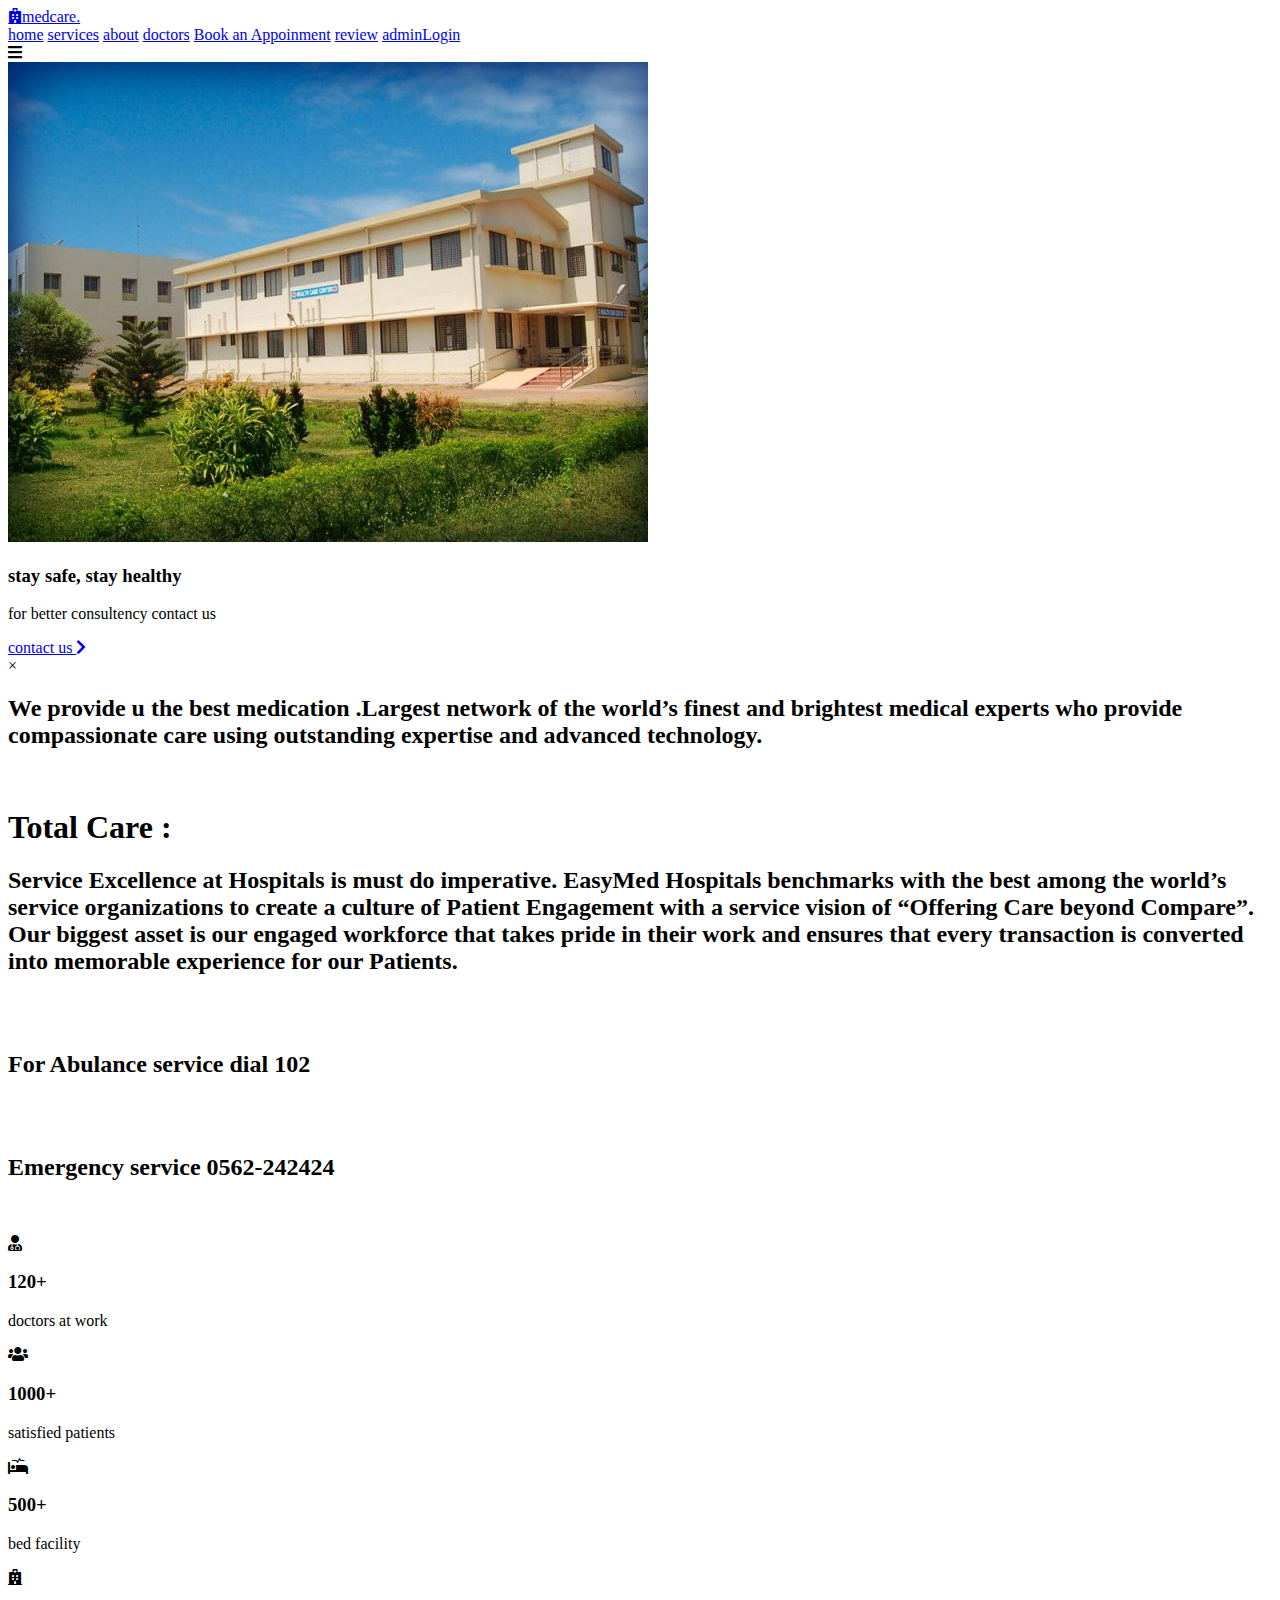
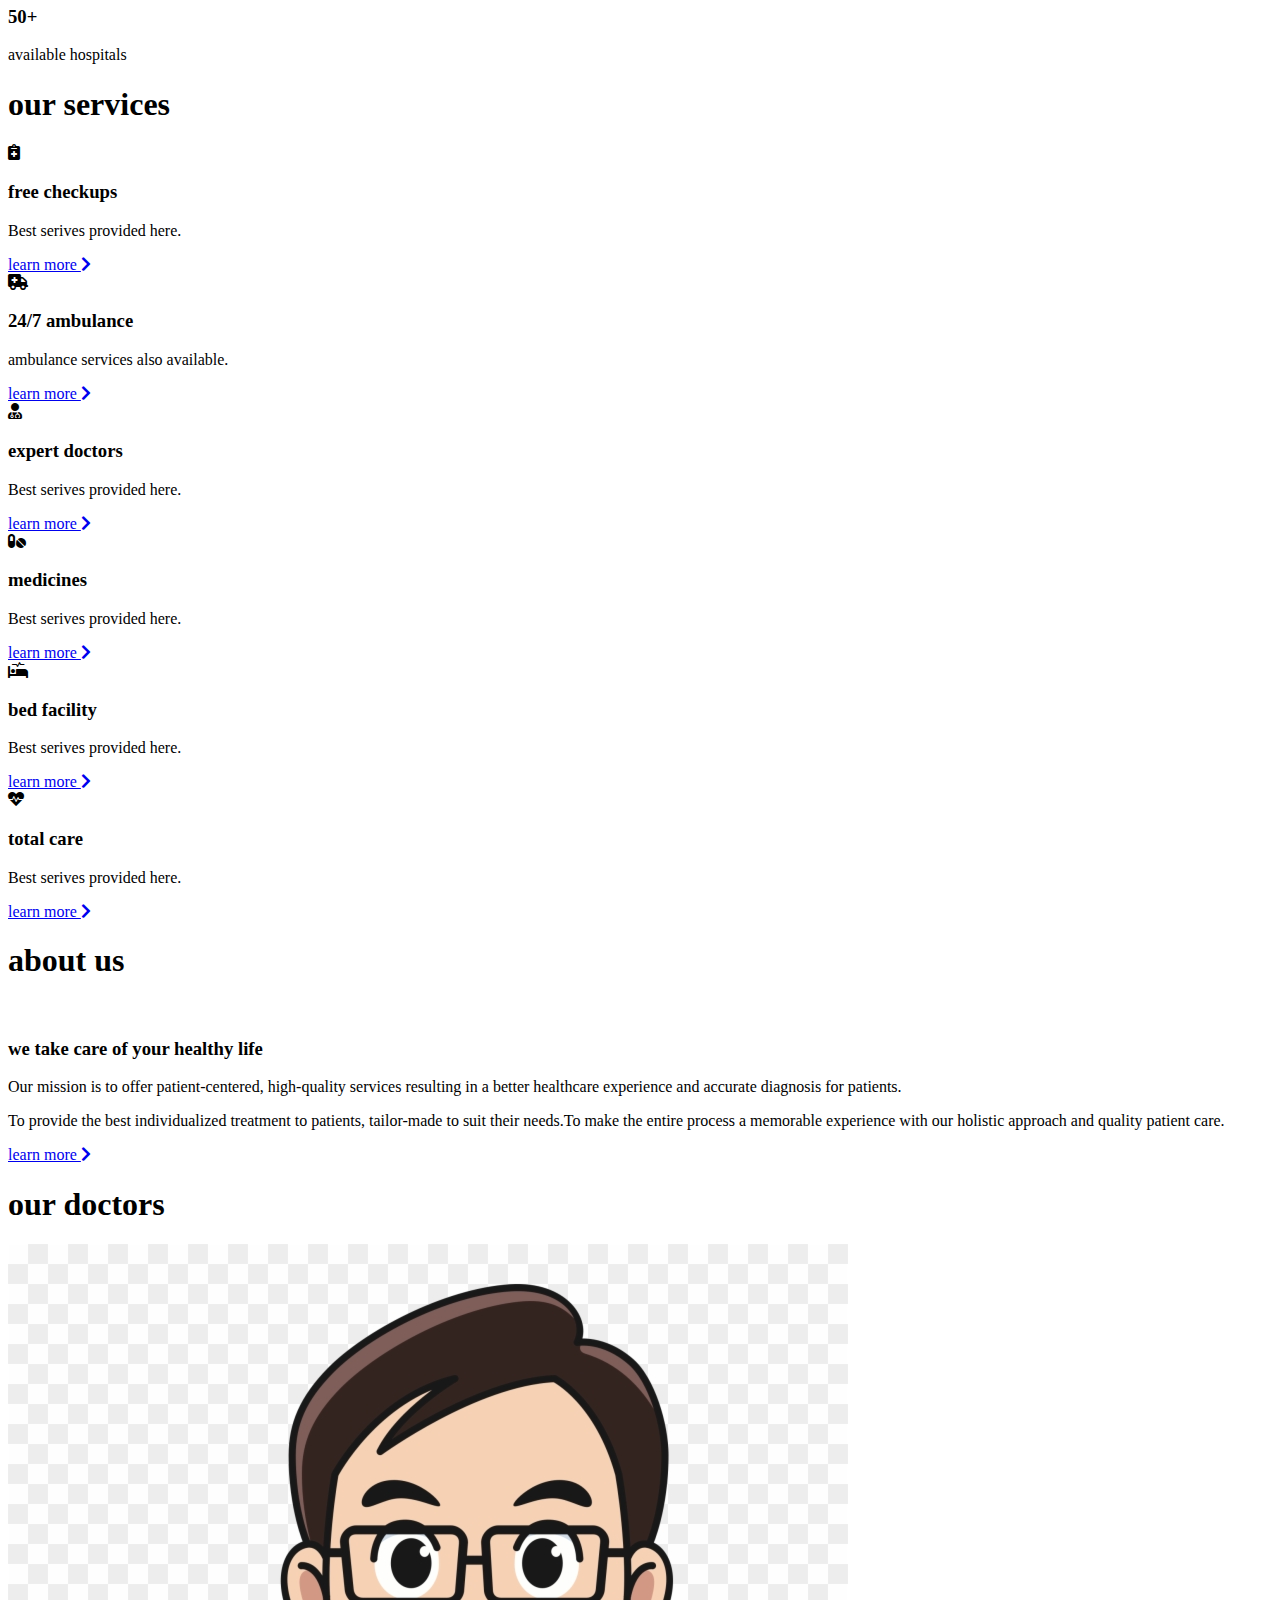
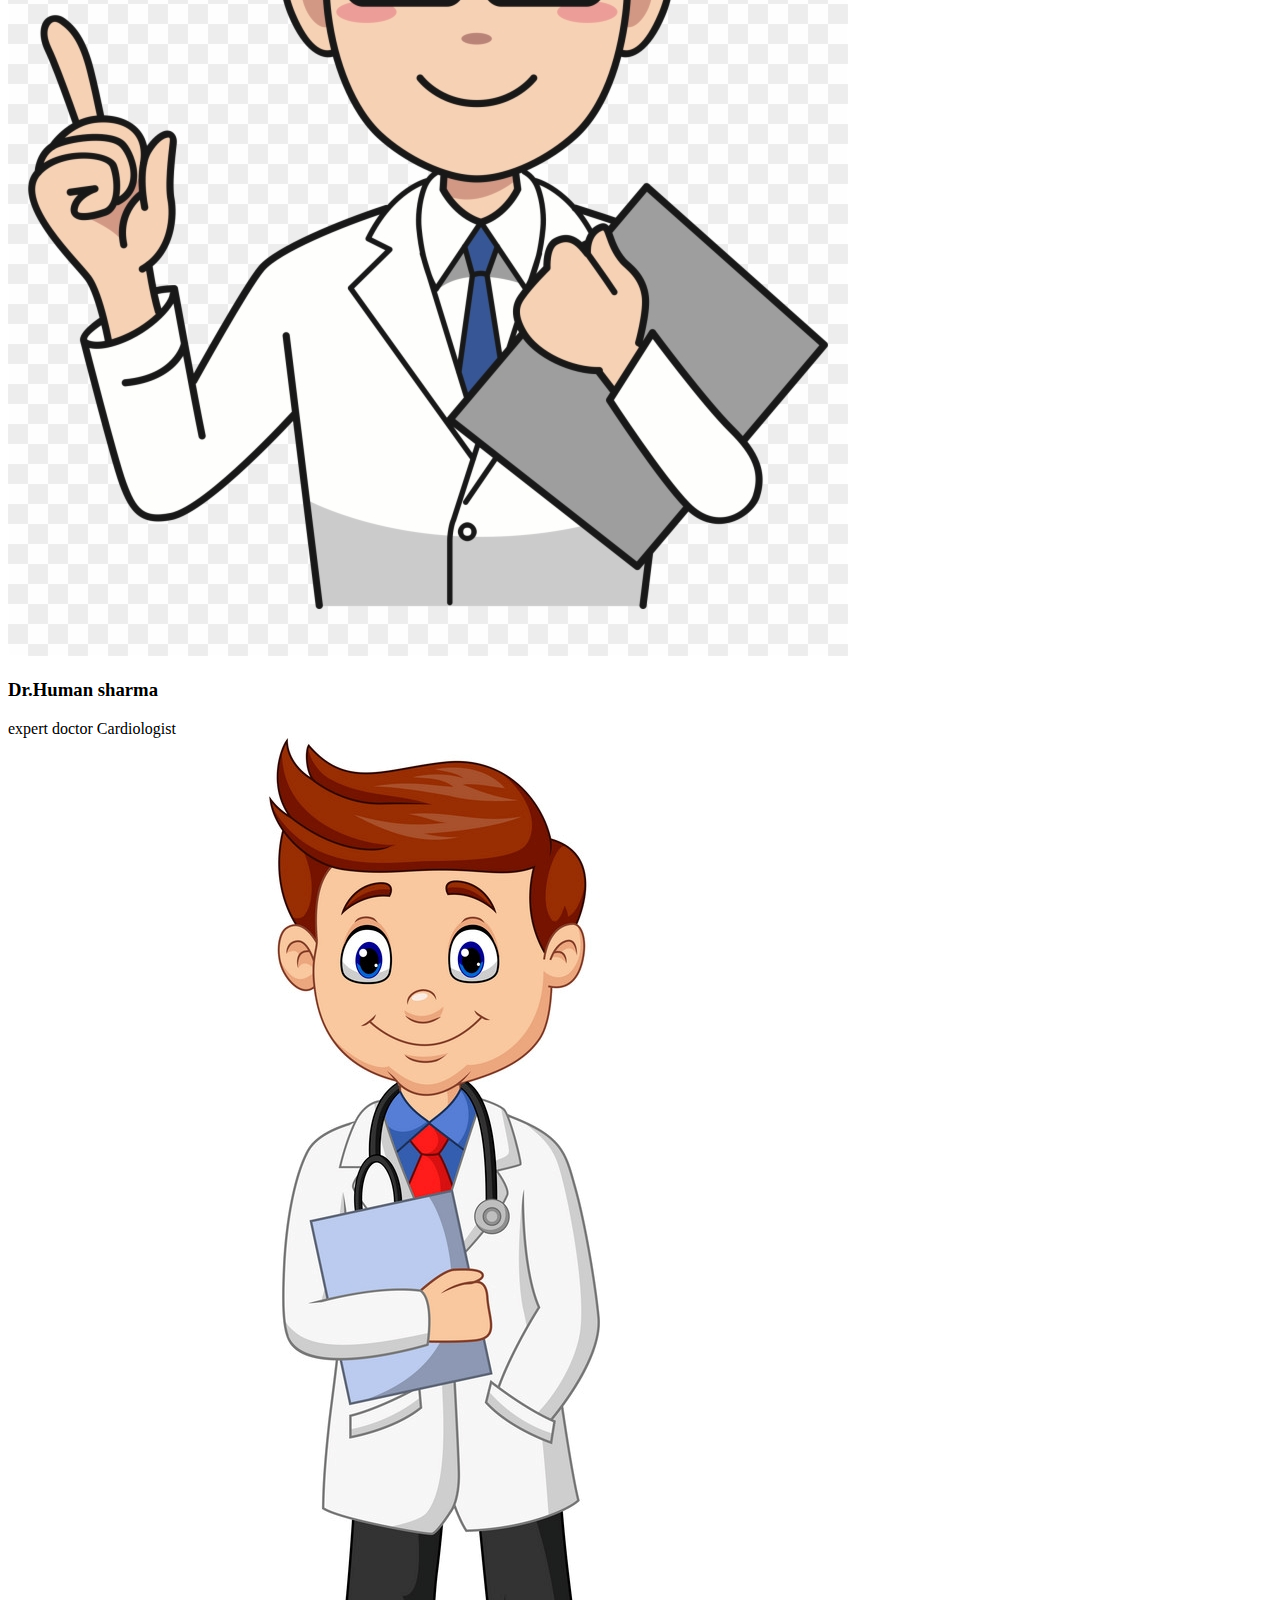
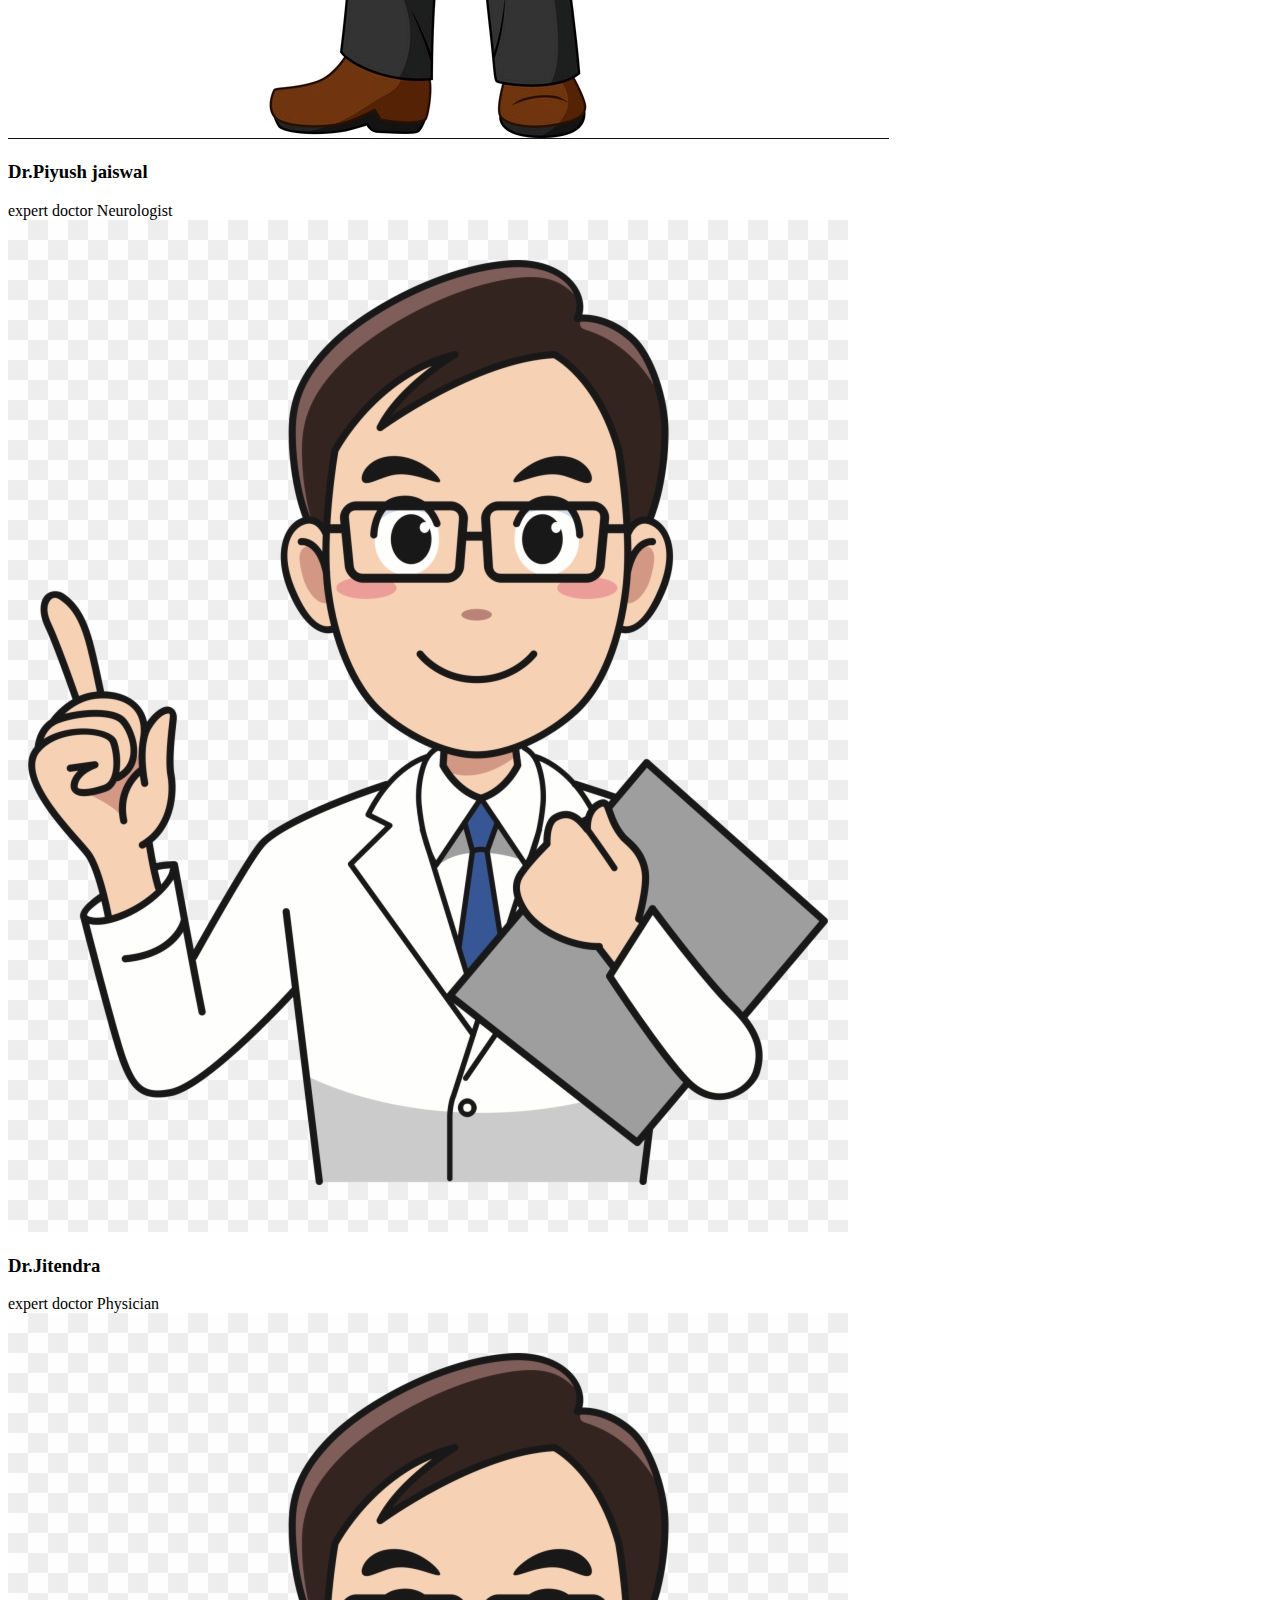
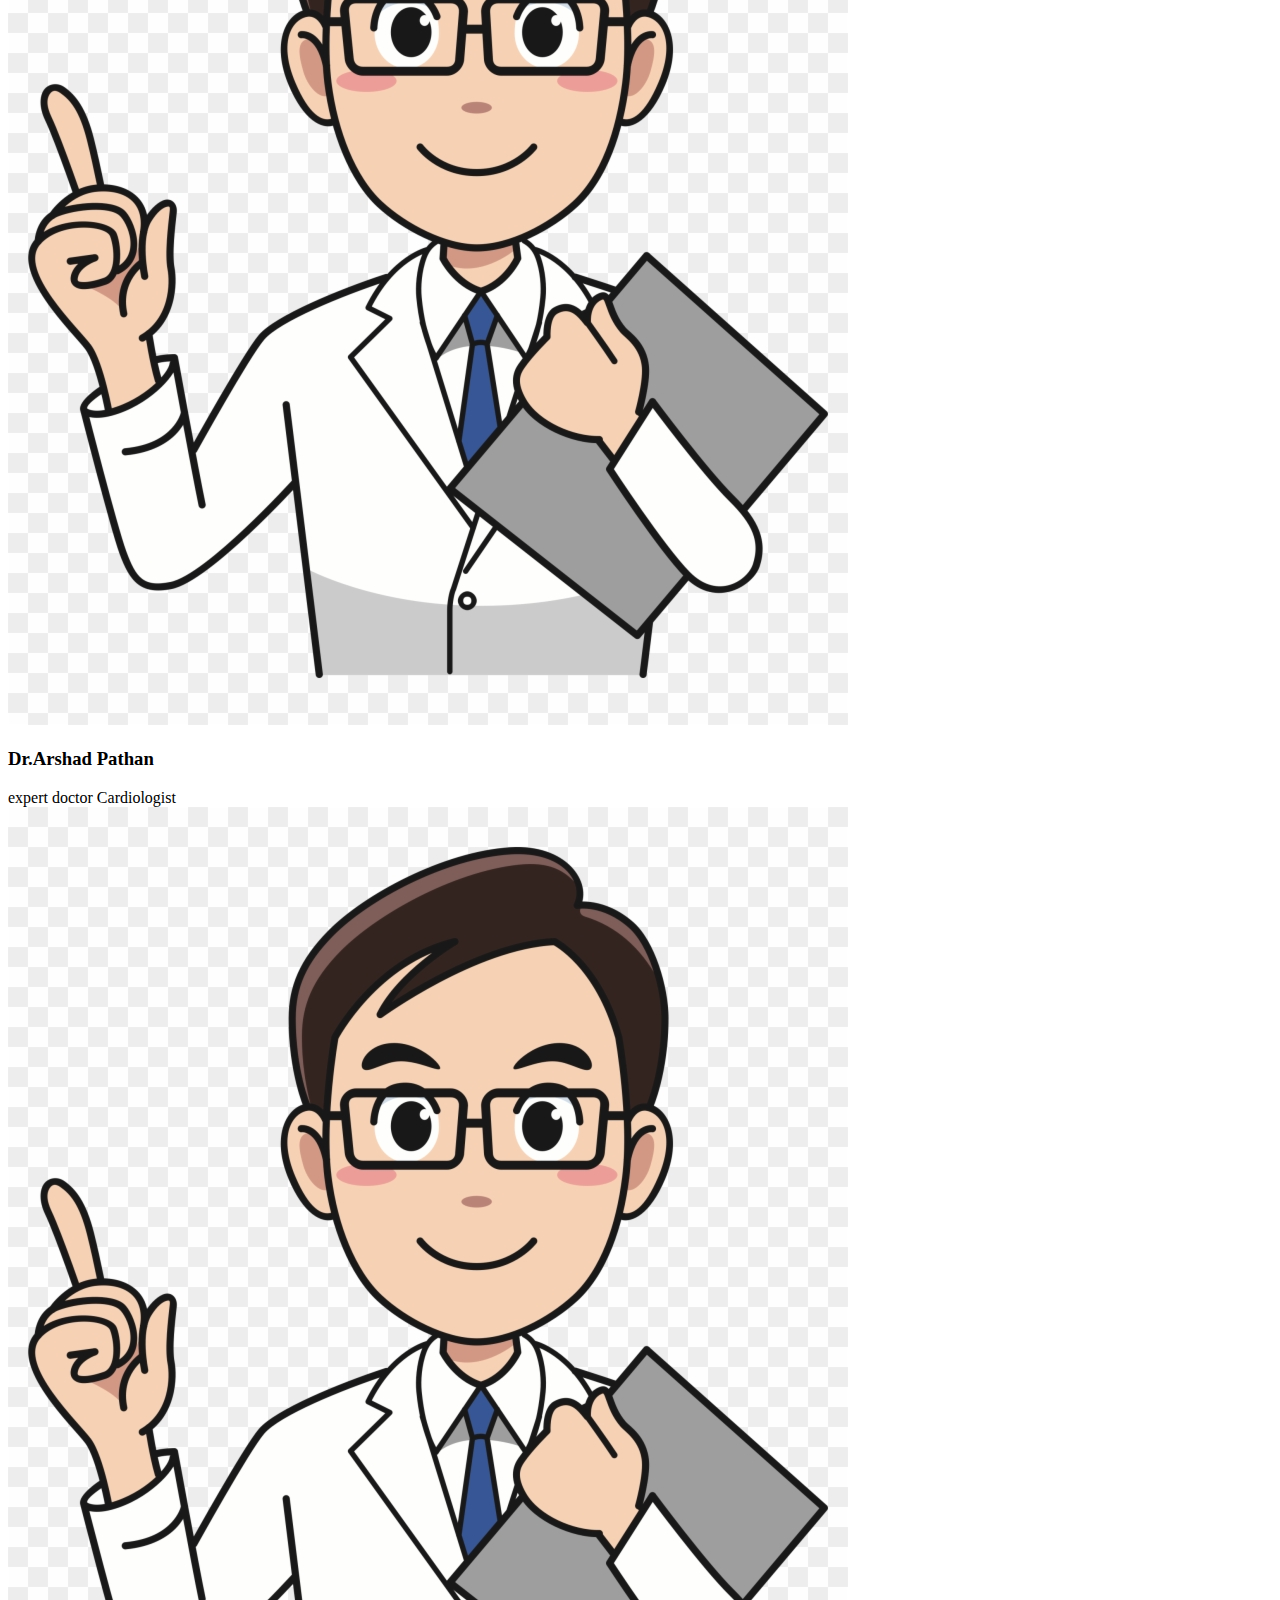
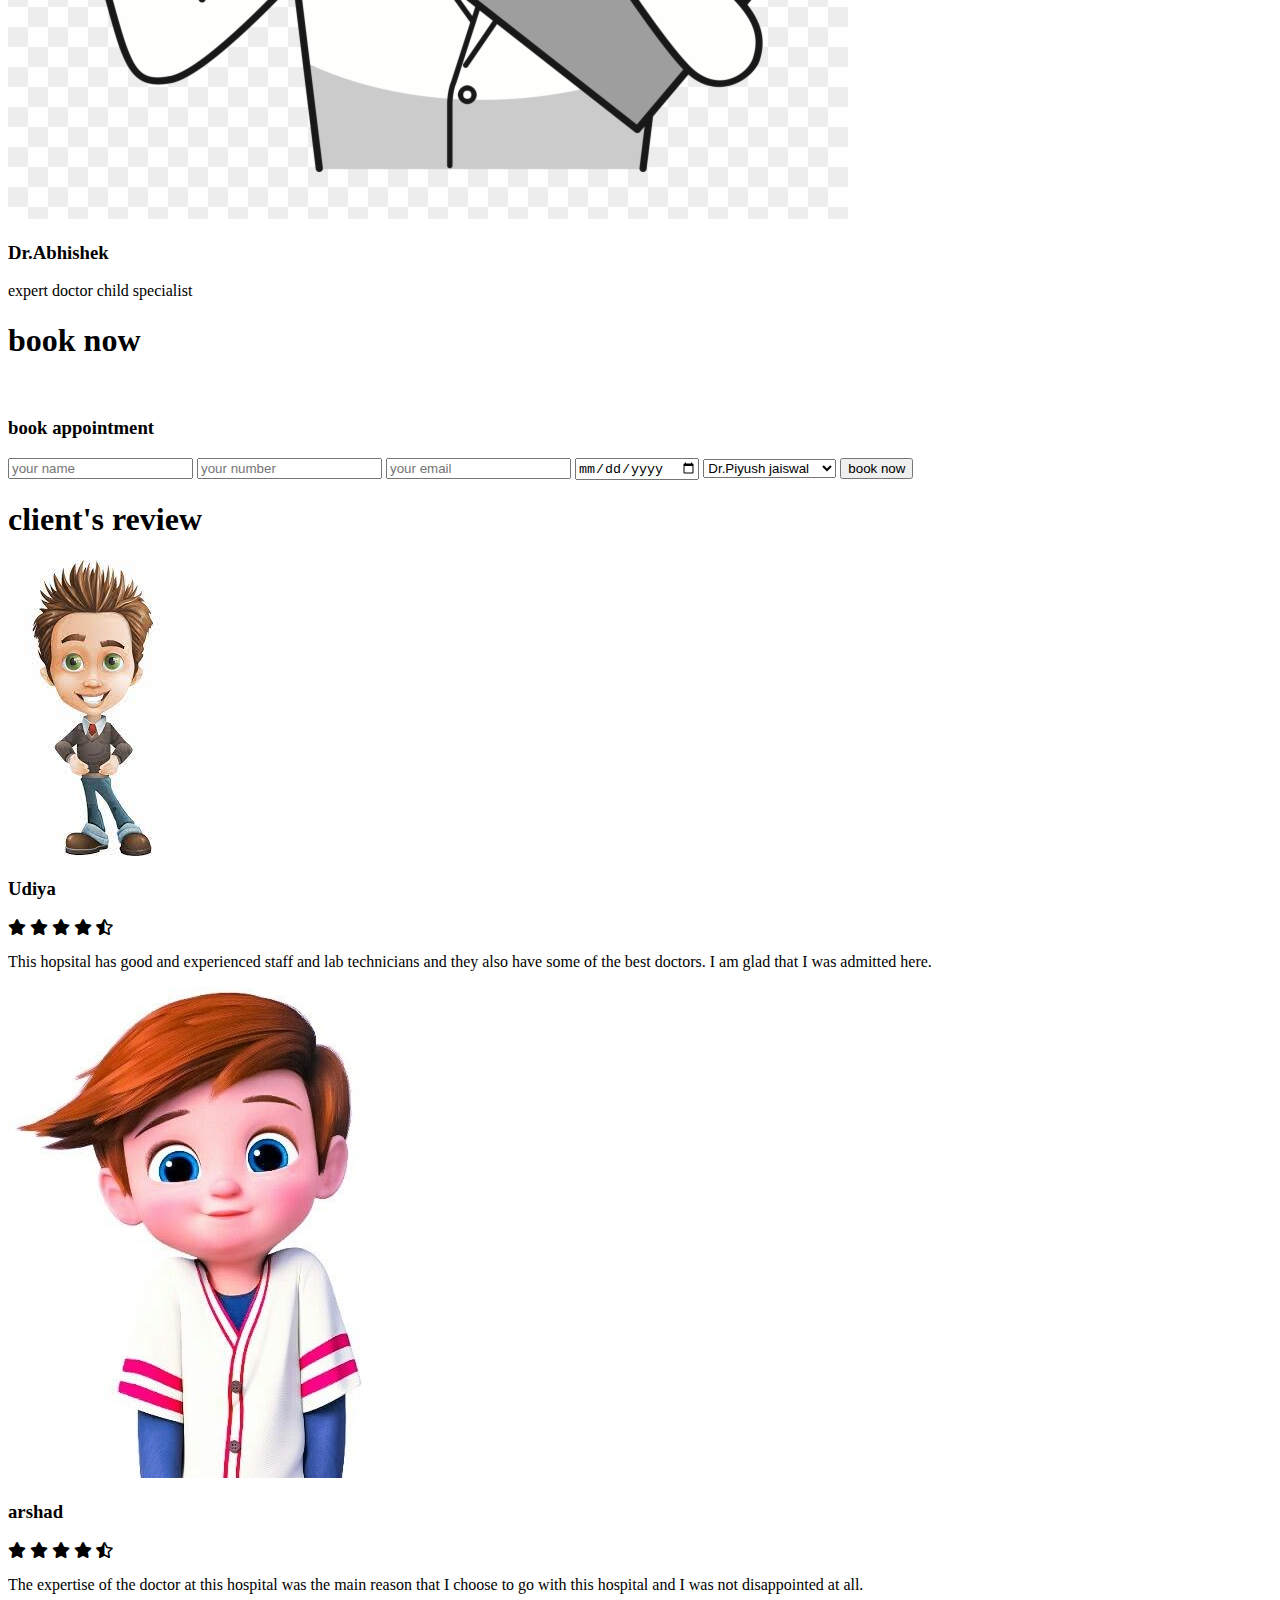
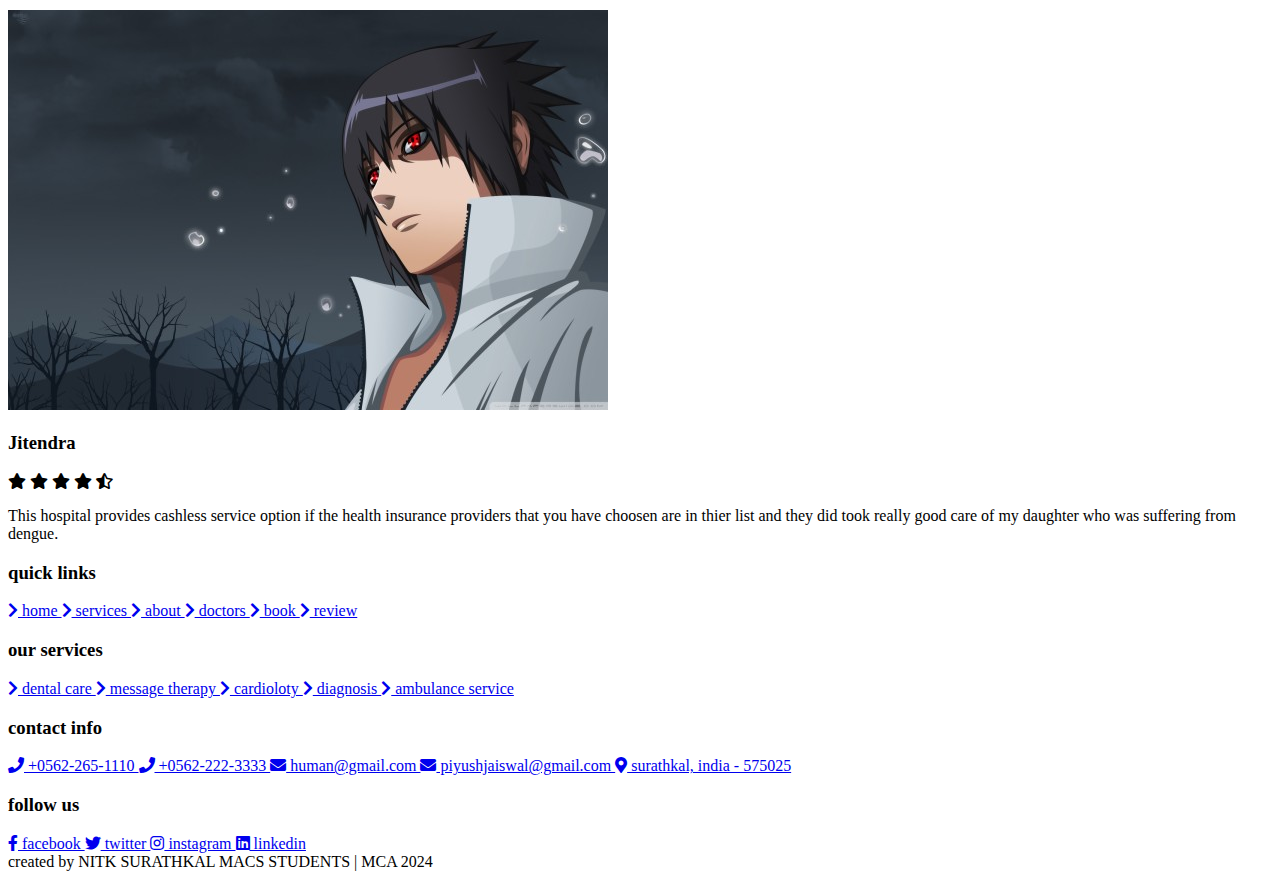
==== commit e0c45e13: "Update index.html" ====
--- a/index.html
+++ b/index.html
@@ -28,6 +28,7 @@
         <a href="#doctors">doctors</a>
         <a href="#book">Book an Appoinment</a>
         <a href="#review">review</a>
+        <a href="./Signin_index.html">adminLogin</a>
        
     </nav>
 
@@ -48,10 +49,27 @@
     <div class="content">
         <h3>stay safe, stay healthy</h3>
         <p>for better consultency contact us</p>
-        <a href="#" class="btn" > contact us <span class="fas fa-chevron-right"></span> </a>
+        <a href="#" class="btn" id="BTN"> contact us <span class="fas fa-chevron-right"></span> </a>
     
     </div>
-
+    <div id="myModal" class="modal">
+
+        <div class="modal-content">
+          <span class="close">&times;</span>
+          <p><h2>We provide u the best medication .Largest network of the world’s finest and brightest medical experts who provide compassionate care using outstanding expertise and advanced technology.</h2></br>
+            <h1>Total Care :</h1>
+        <h2> Service Excellence at  Hospitals is must do imperative. EasyMed Hospitals benchmarks with the best among the world’s service organizations to create a culture of Patient  Engagement  with   
+             a service vision of “Offering Care beyond Compare”. Our biggest asset is our engaged workforce that takes pride in their work and ensures that every transaction is converted into memorable
+             experience for our Patients. 
+        </h2></br></br>
+            <h2>
+            For Abulance service dial 102</h2></br></br>
+             <h2>Emergency service 0562-242424</h2></br>
+
+
+          </p>
+        </div>
+   
 </section>
 
 <!-- home section ends -->
@@ -100,14 +118,14 @@
             <i class="fas fa-notes-medical"></i>
             <h3>free checkups</h3>
             <p>Best serives provided here.</p>
-            <a href="#" class="btn"> learn more <span class="fas fa-chevron-right"></span> </a>
+            <a href="#" class="btn" id="BTN"> learn more <span class="fas fa-chevron-right"></span> </a>
         </div>
 
         <div class="box">
             <i class="fas fa-ambulance"></i>
             <h3>24/7 ambulance</h3>
             <p>ambulance services also available.</p>
-            <a href="#" class="btn" > learn more <span class="fas fa-chevron-right"></span> </a>
+            <a href="#" class="btn" id="BTN" > learn more <span class="fas fa-chevron-right"></span> </a>
         </div>
        
 
@@ -115,31 +133,32 @@
             <i class="fas fa-user-md"></i>
             <h3>expert doctors</h3>
             <p>Best serives provided here.</p>
-            <a href="#" class="btn"> learn more <span class="fas fa-chevron-right"></span> </a>
+            <a href="#" class="btn" id="BTN"> learn more <span class="fas fa-chevron-right"></span> </a>
         </div>
 
         <div class="box">
             <i class="fas fa-pills"></i>
             <h3>medicines</h3>
             <p>Best serives provided here.</p>
-            <a href="#" class="btn"> learn more <span class="fas fa-chevron-right"></span> </a>
+            <a href="#" class="btn" id="BTN"> learn more <span class="fas fa-chevron-right"></span> </a>
         </div>
 
         <div class="box">
             <i class="fas fa-procedures"></i>
             <h3>bed facility</h3>
             <p>Best serives provided here.</p>
-            <a href="#" class="btn"> learn more <span class="fas fa-chevron-right"></span> </a>
+            <a href="#" class="btn" id="BTN"> learn more <span class="fas fa-chevron-right"></span> </a>
         </div>
 
         <div class="box">
             <i class="fas fa-heartbeat"></i>
             <h3>total care</h3>
             <p>Best serives provided here.</p>
-            <a href="#" class="btn"> learn more <span class="fas fa-chevron-right"></span> </a>
-        </div>
-
-    </div>
+            <a href="#" class="btn" id="BTN"> learn more <span class="fas fa-chevron-right"></span> </a>
+        </div>
+
+    </div>
+   
 
 </section>
 
@@ -161,8 +180,12 @@
             <h3>we take care of your healthy life</h3>
             <p>Our mission is to offer patient-centered, high-quality services resulting in a better healthcare experience and accurate diagnosis for patients.</p>
             <p>To provide the best individualized treatment to patients, tailor-made to suit their needs.To make the entire process a memorable experience with our holistic approach and quality patient care. </p>
-            <a href="#" class="btn"> learn more <span class="fas fa-chevron-right"></span> </a>
-        </div>
+            <a href="#" class="btn" > learn more <span class="fas fa-chevron-right"></span> </a>
+        </div>
+       
+          
+          </div>
+    
 
     </div>
 
@@ -180,29 +203,29 @@
 
         <div class="box">
             <img src="doctor.jpg" alt="">
-            <h3>Dr.human sharma</h3>
-            <span>expert doctor</span>
+            <h3>Dr.Human sharma</h3>
+            <span>expert doctor Cardiologist</span>
            
         </div>
 
         <div class="box">
             <img src="doctor1.jpg" alt="">
-            <h3>Dr.piyush jaiswal</h3>
-            <span>expert doctor</span>
+            <h3>Dr.Piyush jaiswal</h3>
+            <span>expert doctor Neurologist</span>
            
         </div>
 
         <div class="box">
             <img src="doctor.jpg" alt="">
             <h3>Dr.Jitendra</h3>
-            <span>expert doctor</span>
+            <span>expert doctor Physician</span>
           
         </div>
 
         <div class="box">
             <img src="doctor.jpg" alt="">
             <h3>Dr.Arshad Pathan</h3>
-            <span>expert doctor</span>
+            <span>expert doctor Cardiologist</span>
           
         </div>
 
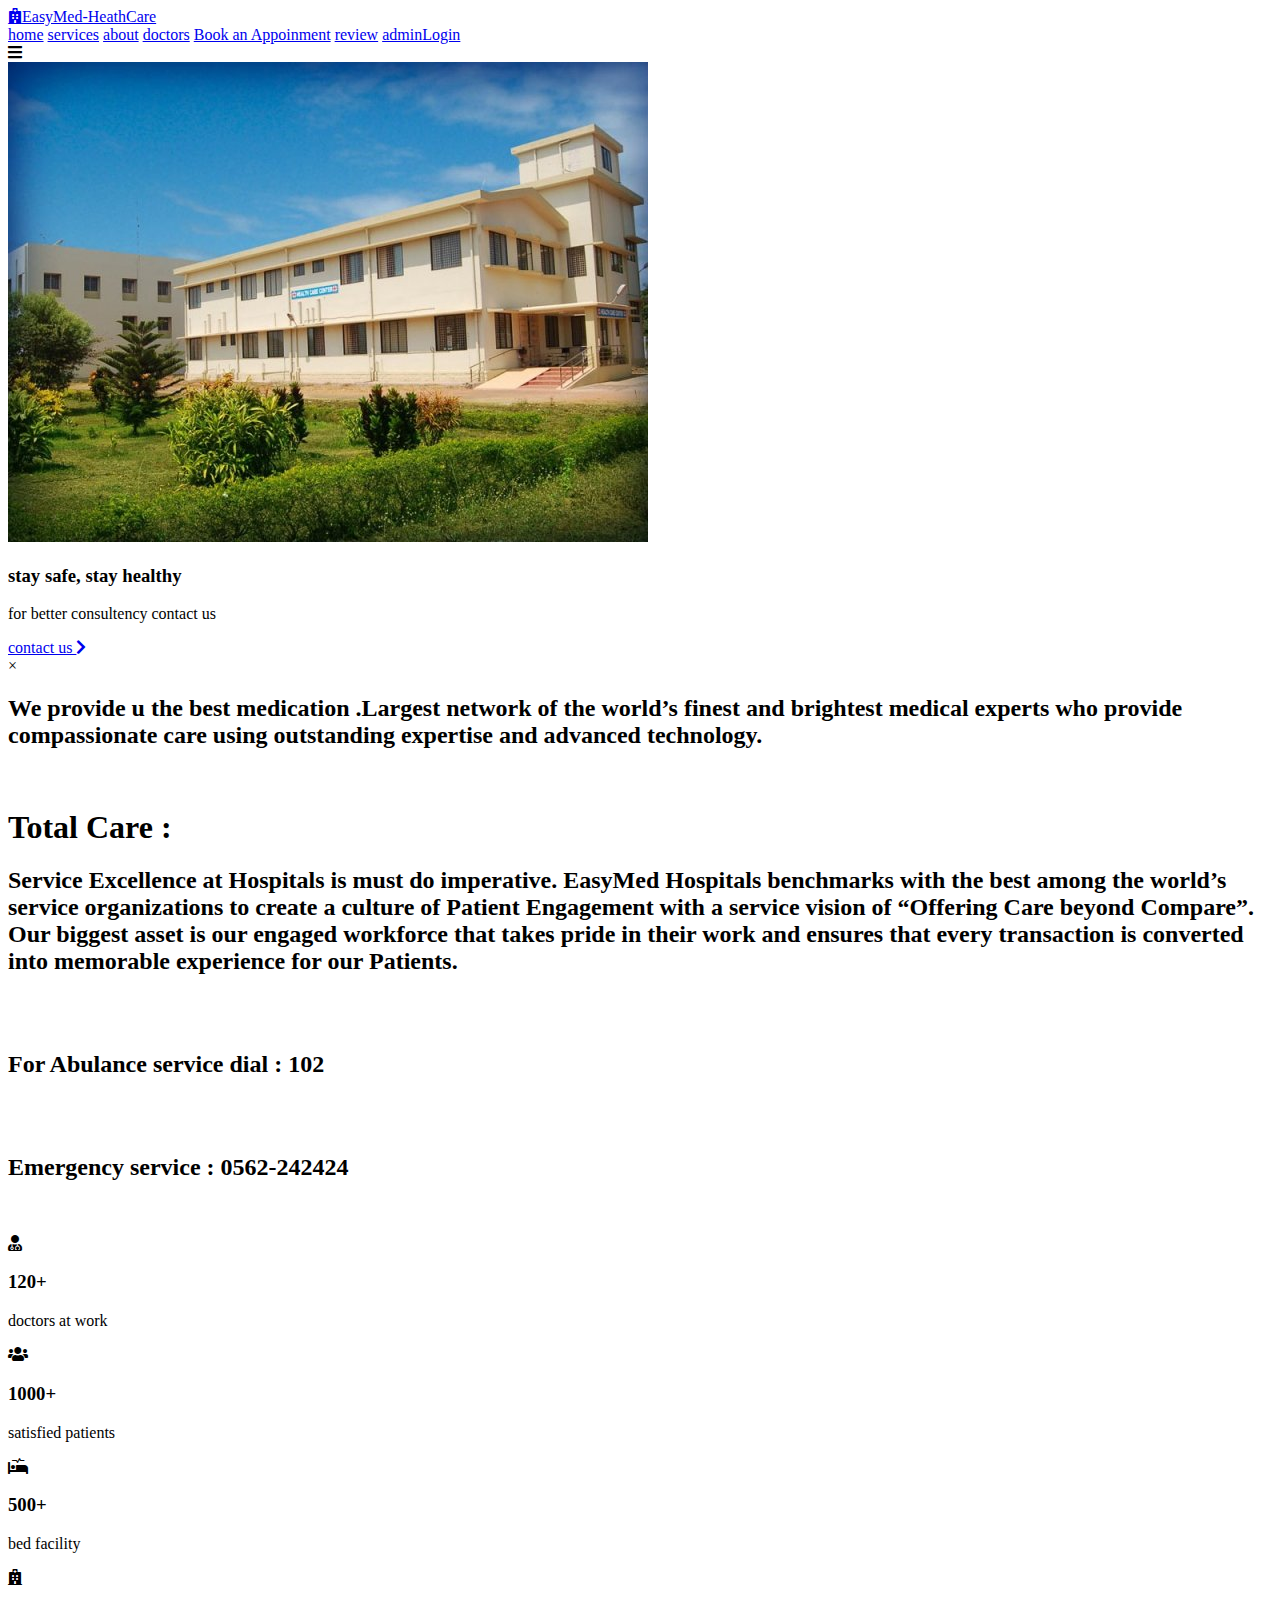
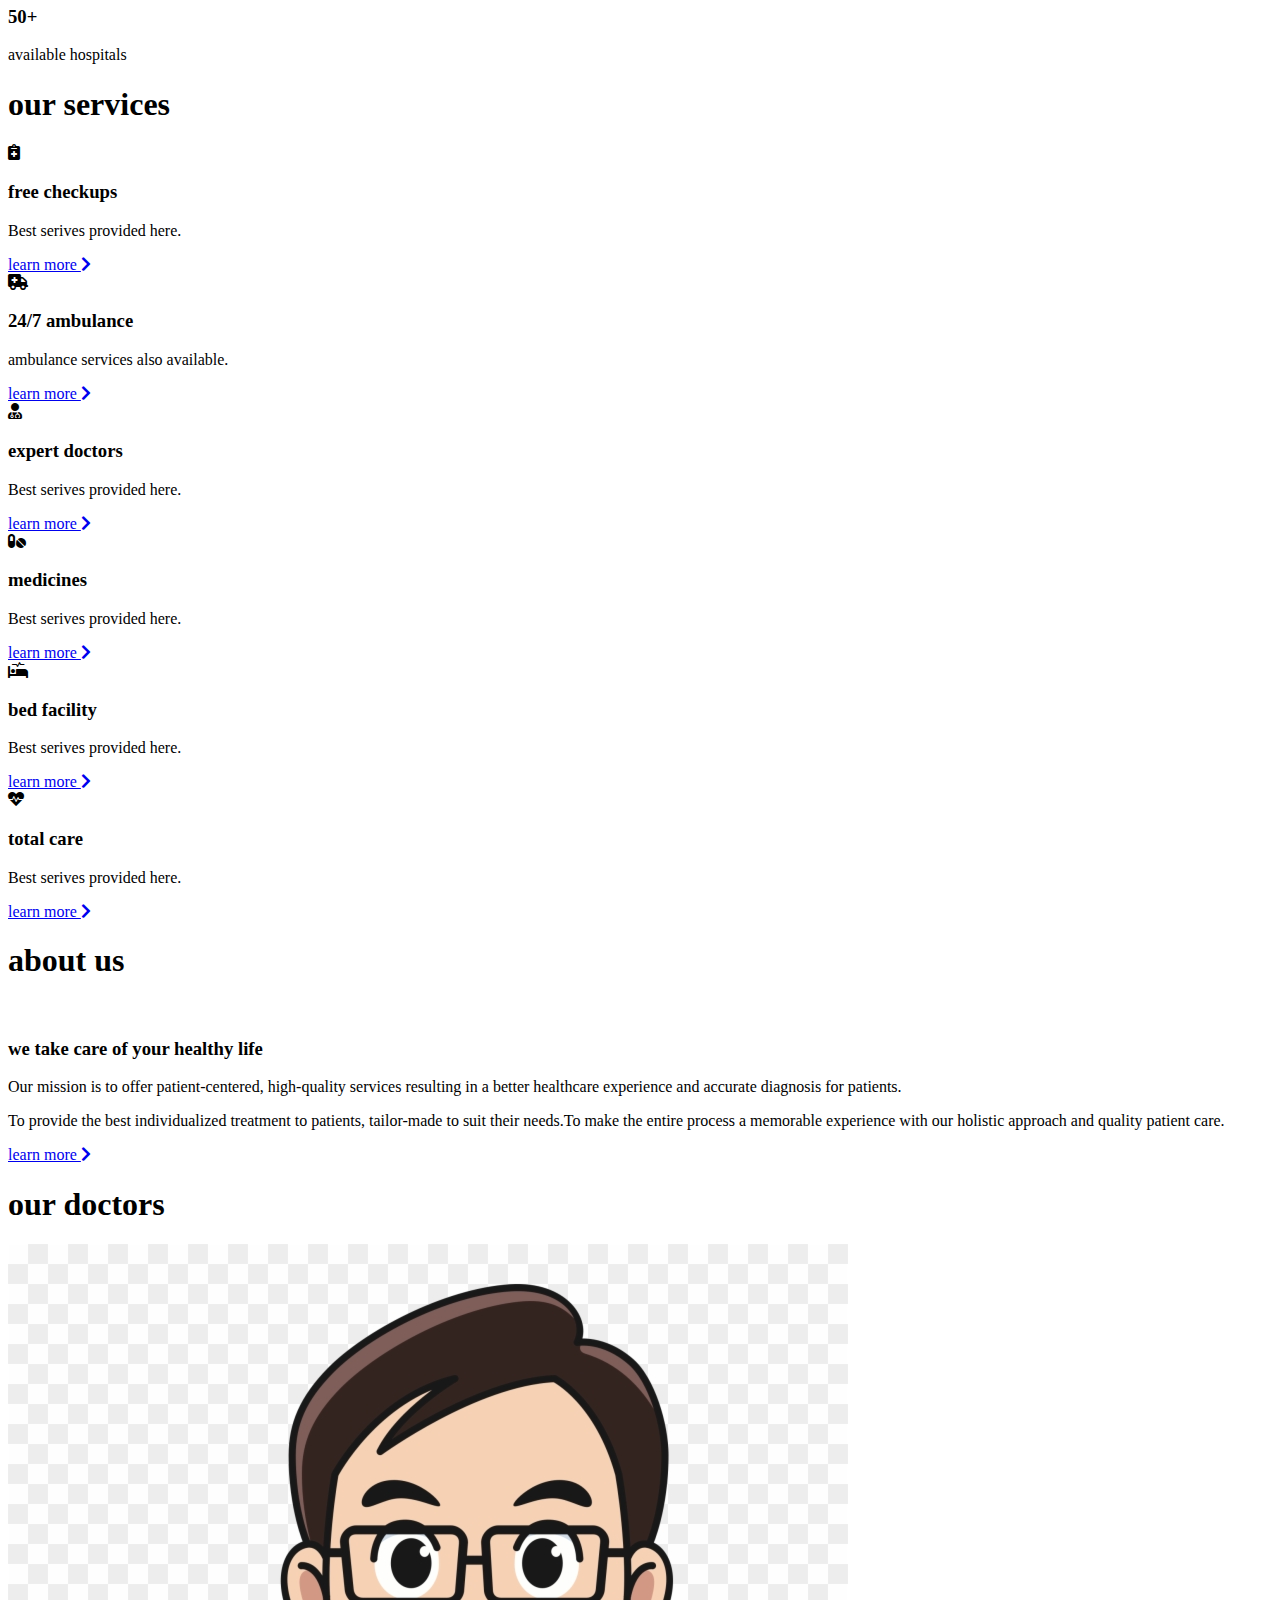
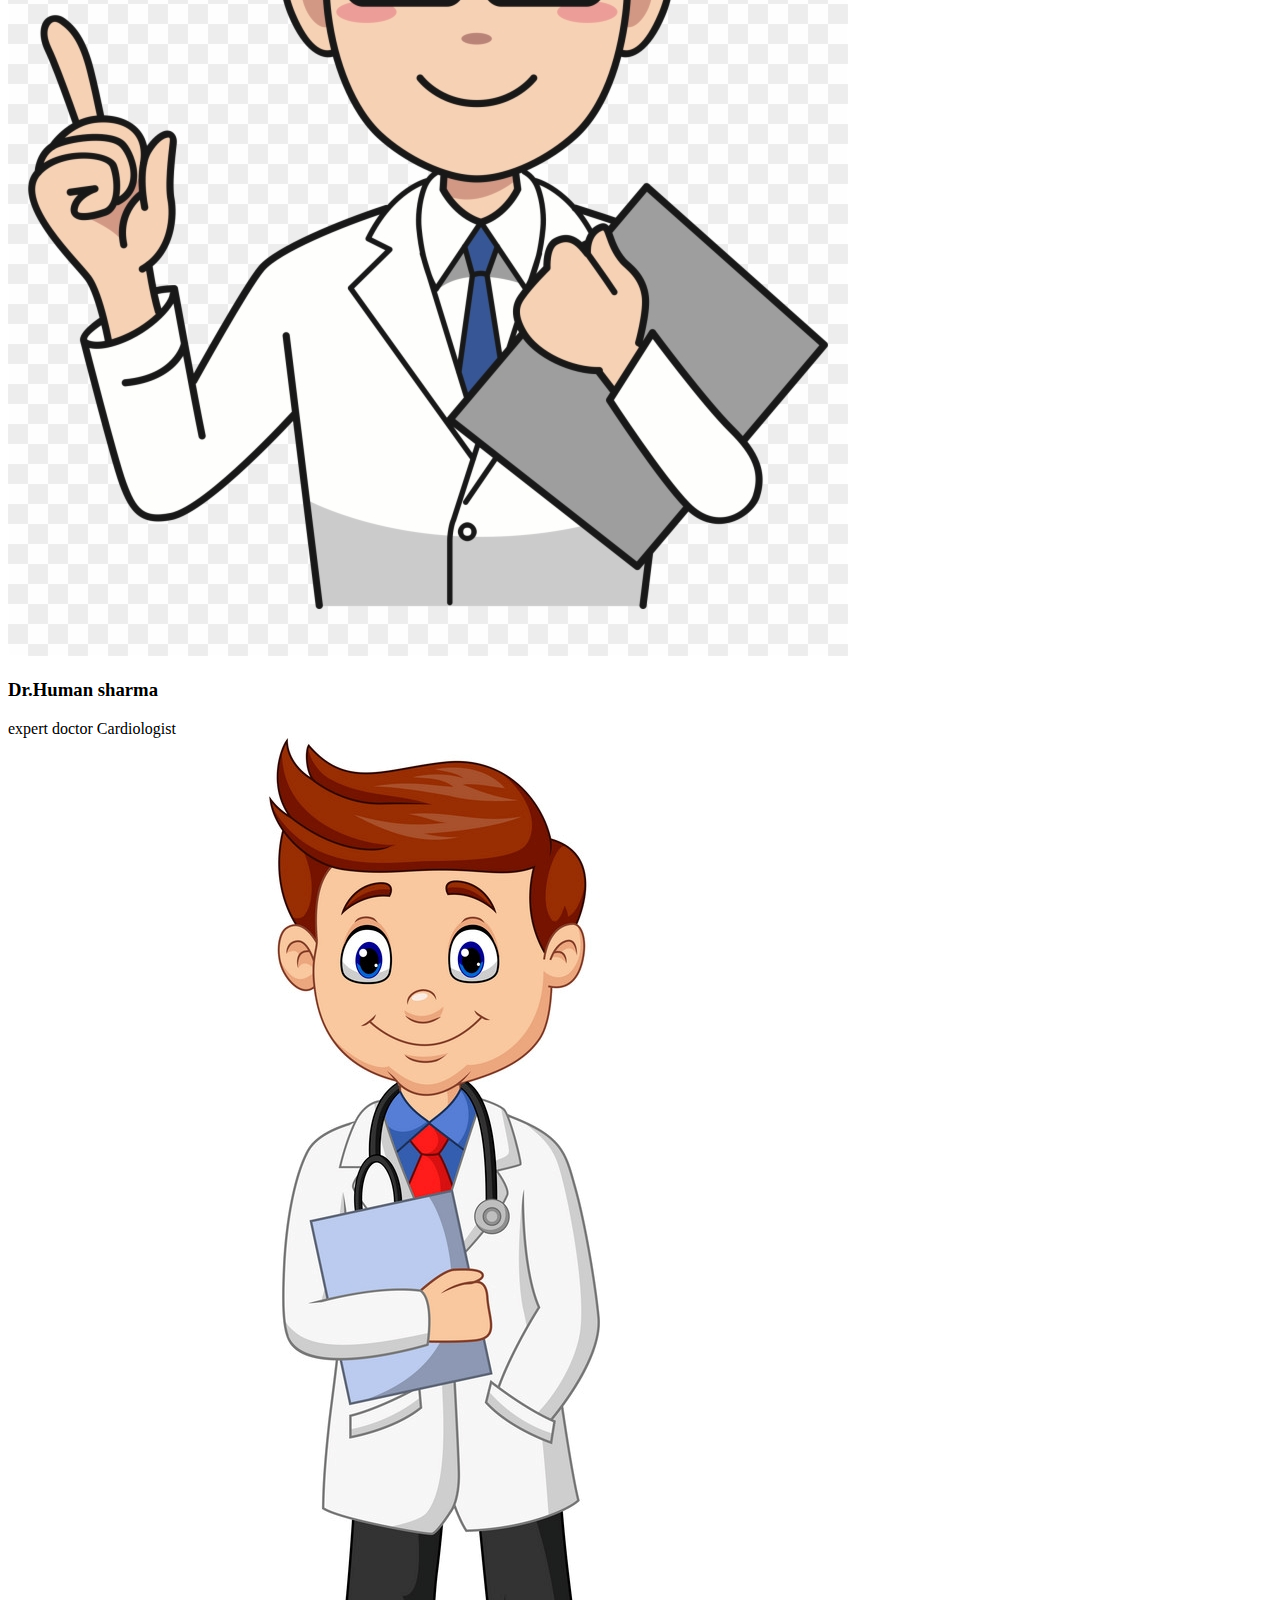
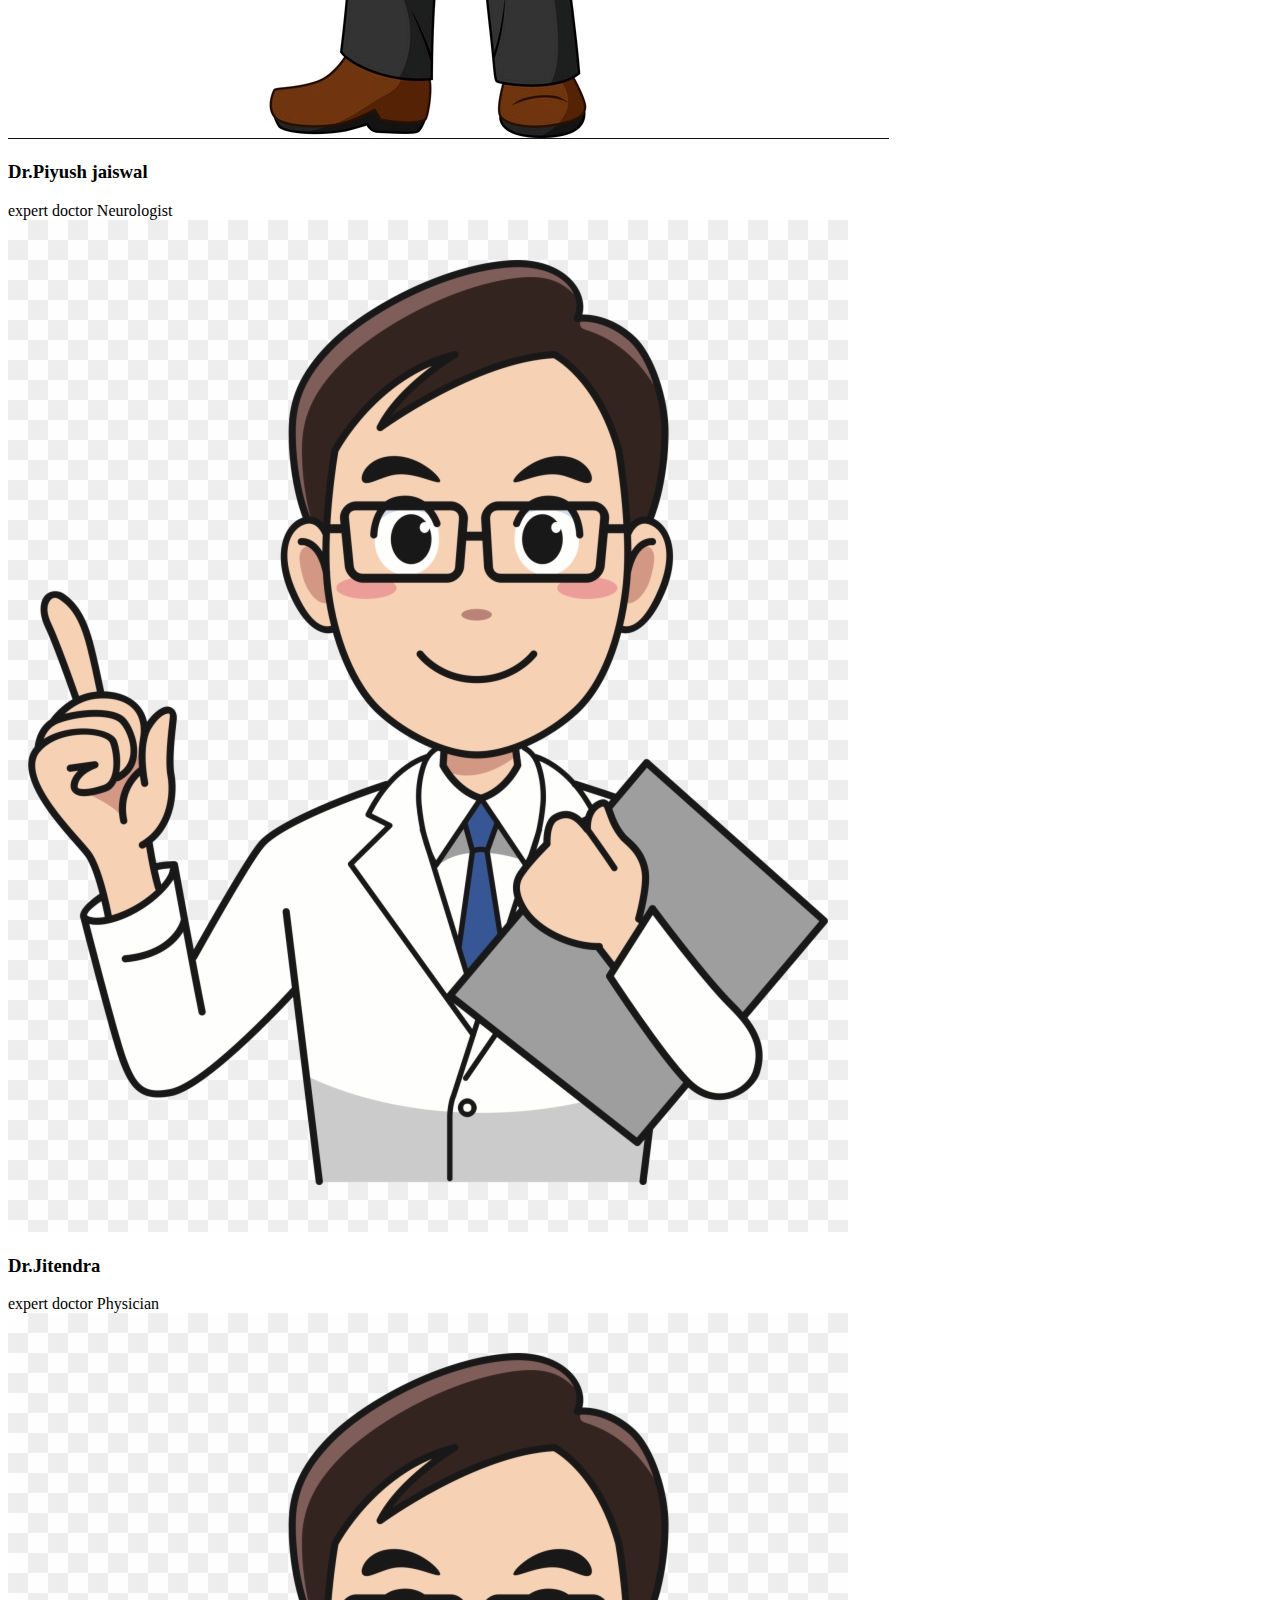
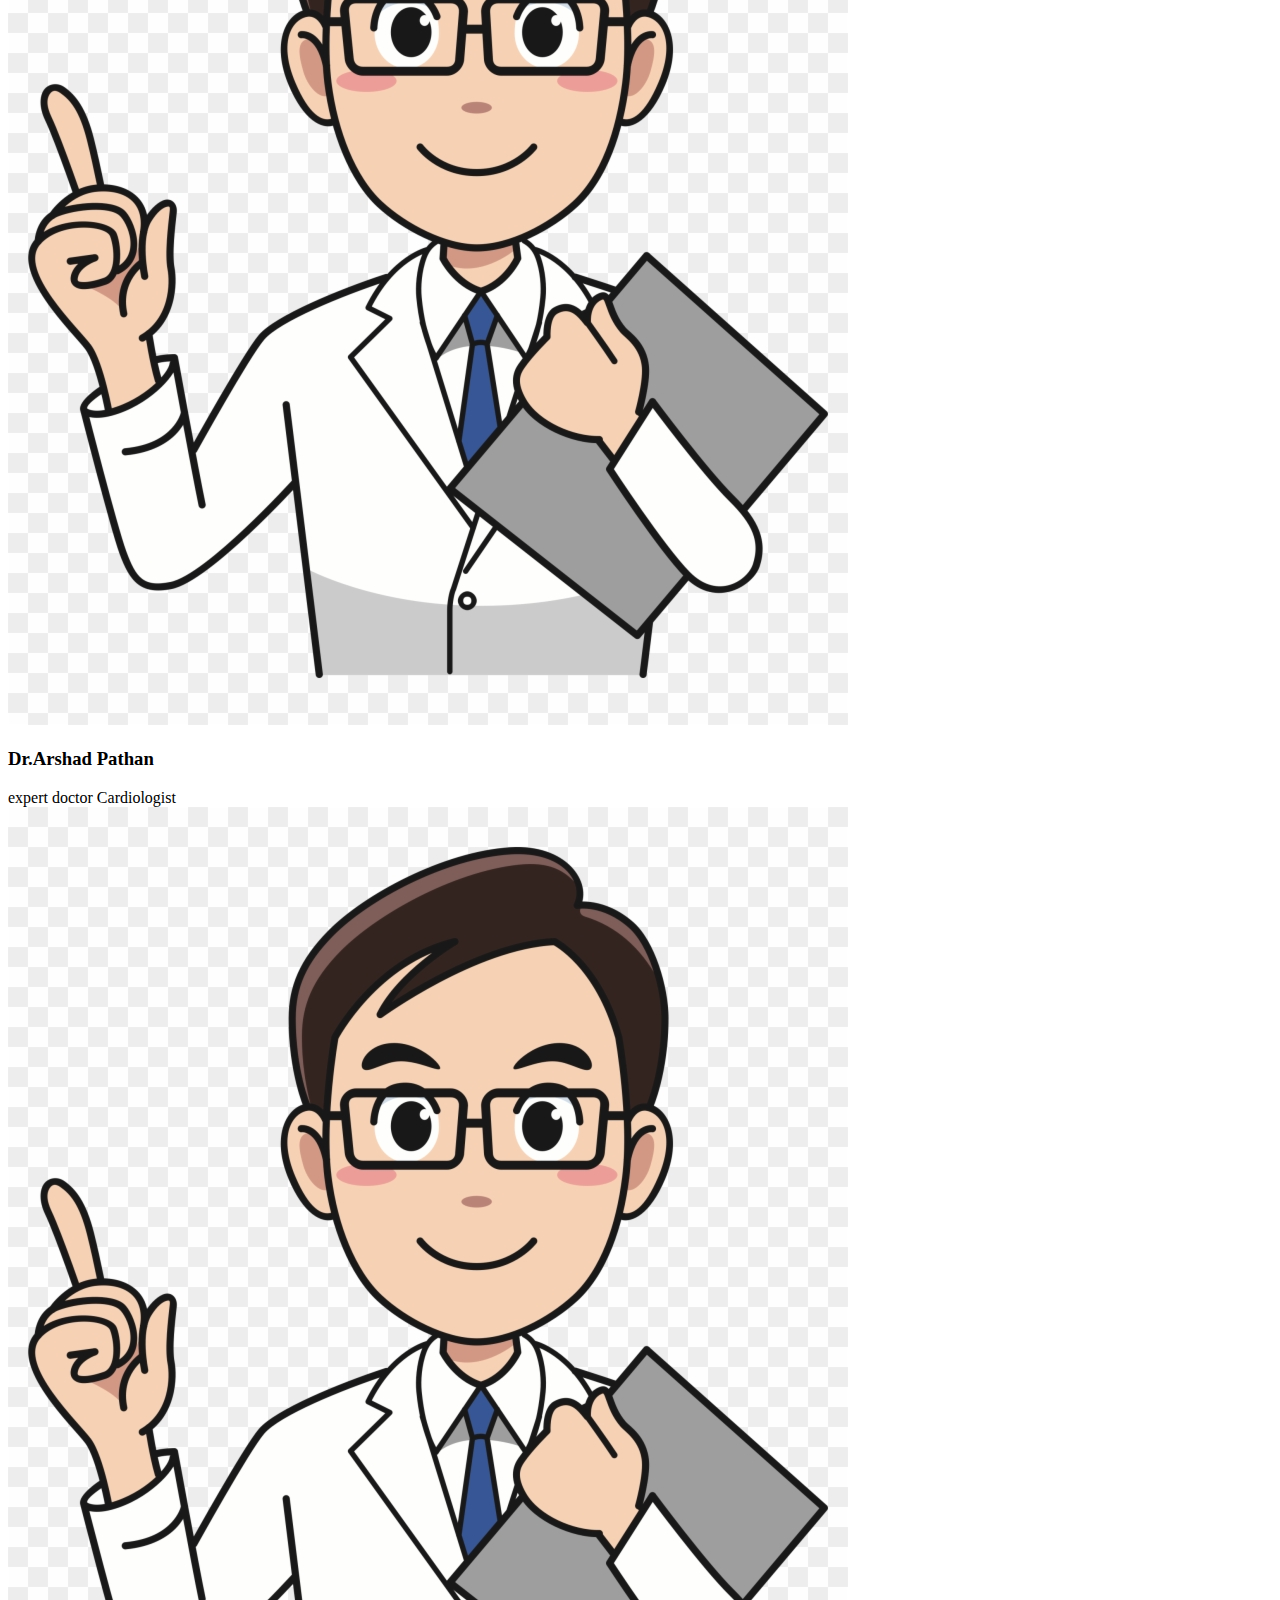
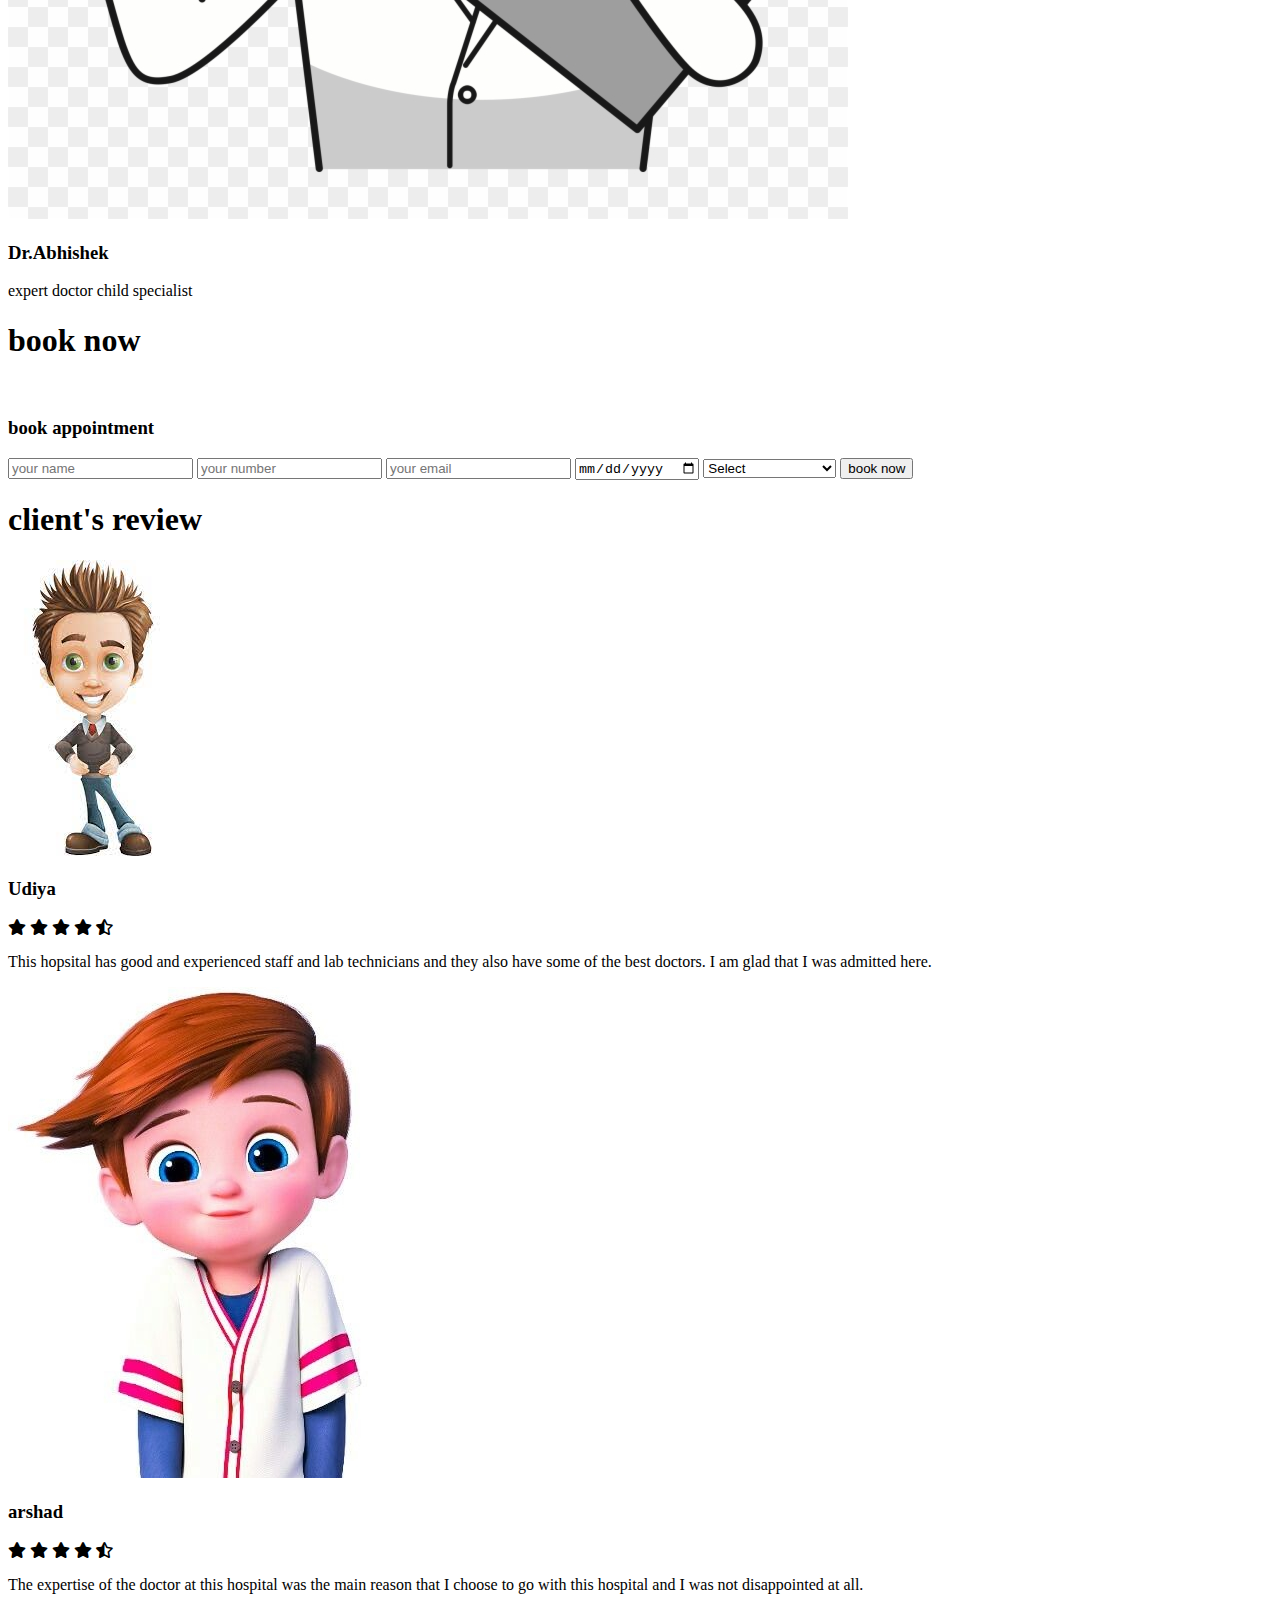
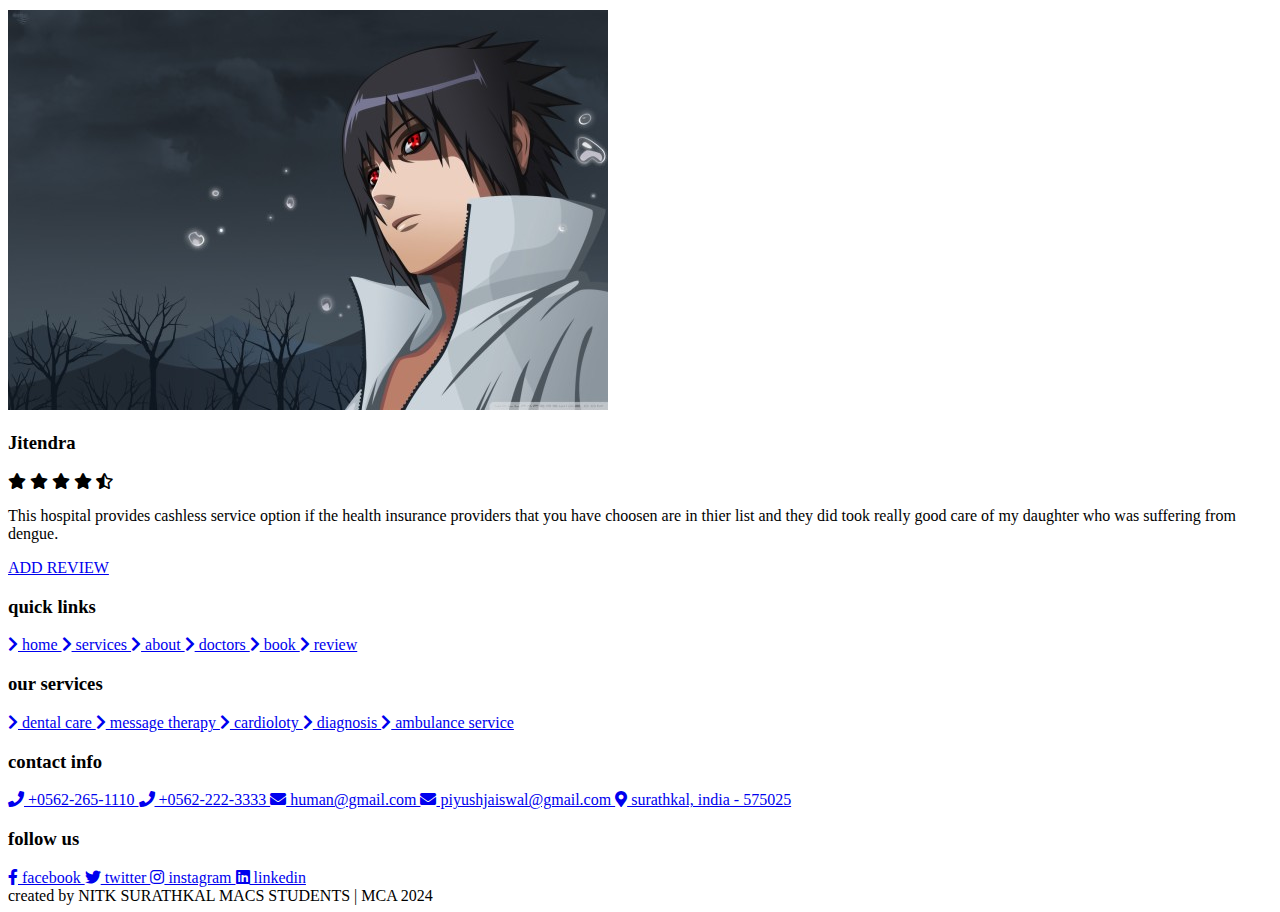
==== commit 5fac4009: "Update index.html" ====
--- a/index.html
+++ b/index.html
@@ -19,7 +19,7 @@
 
 <header class="header">
 
-    <a href="#" class="logo"><i class="fas fa-hospital"></i>medcare. </a>
+    <a href="#" class="logo"><i class="fas fa-hospital"></i>EasyMed-HeathCare </a>
 
     <nav class="navbar">
         <a href="#home">home</a>
@@ -63,8 +63,8 @@
              experience for our Patients. 
         </h2></br></br>
             <h2>
-            For Abulance service dial 102</h2></br></br>
-             <h2>Emergency service 0562-242424</h2></br>
+            For Abulance service dial : 102</h2></br></br>
+             <h2>Emergency service : 0562-242424</h2></br>
 
 
           </p>
@@ -265,6 +265,7 @@
             <input type="email" placeholder="your email" class="box">
             <input type="date" class="box">
             <select Name="Name_of_list_box" Size="Number_of_options" class="bb">  
+                <option>Select</option>
                 <option> Dr.Piyush jaiswal</option>  
                 <option> Dr.Human Sharma </option>  
                 <option> Dr.Jitendra</option>  
@@ -325,8 +326,9 @@
                 <i class="fas fa-star"></i>
                 <i class="fas fa-star-half-alt"></i>
             </div>
-            <p class="text">This hospital provides cashless service option if the health insurance providers that you have choosen are in thier list and they did took really good care of my daughter who was suffering from dengue.</p>
-        </div>
+            <p class = "text">This hospital provides cashless service option if the health insurance providers that you have choosen are in thier list and they did took really good care of my daughter who was suffering from dengue.</p>
+        </div>
+        <a href="./feedback.html" class="btn" id="BTN" > ADD REVIEW </span> </a>
 
     </div>
 
